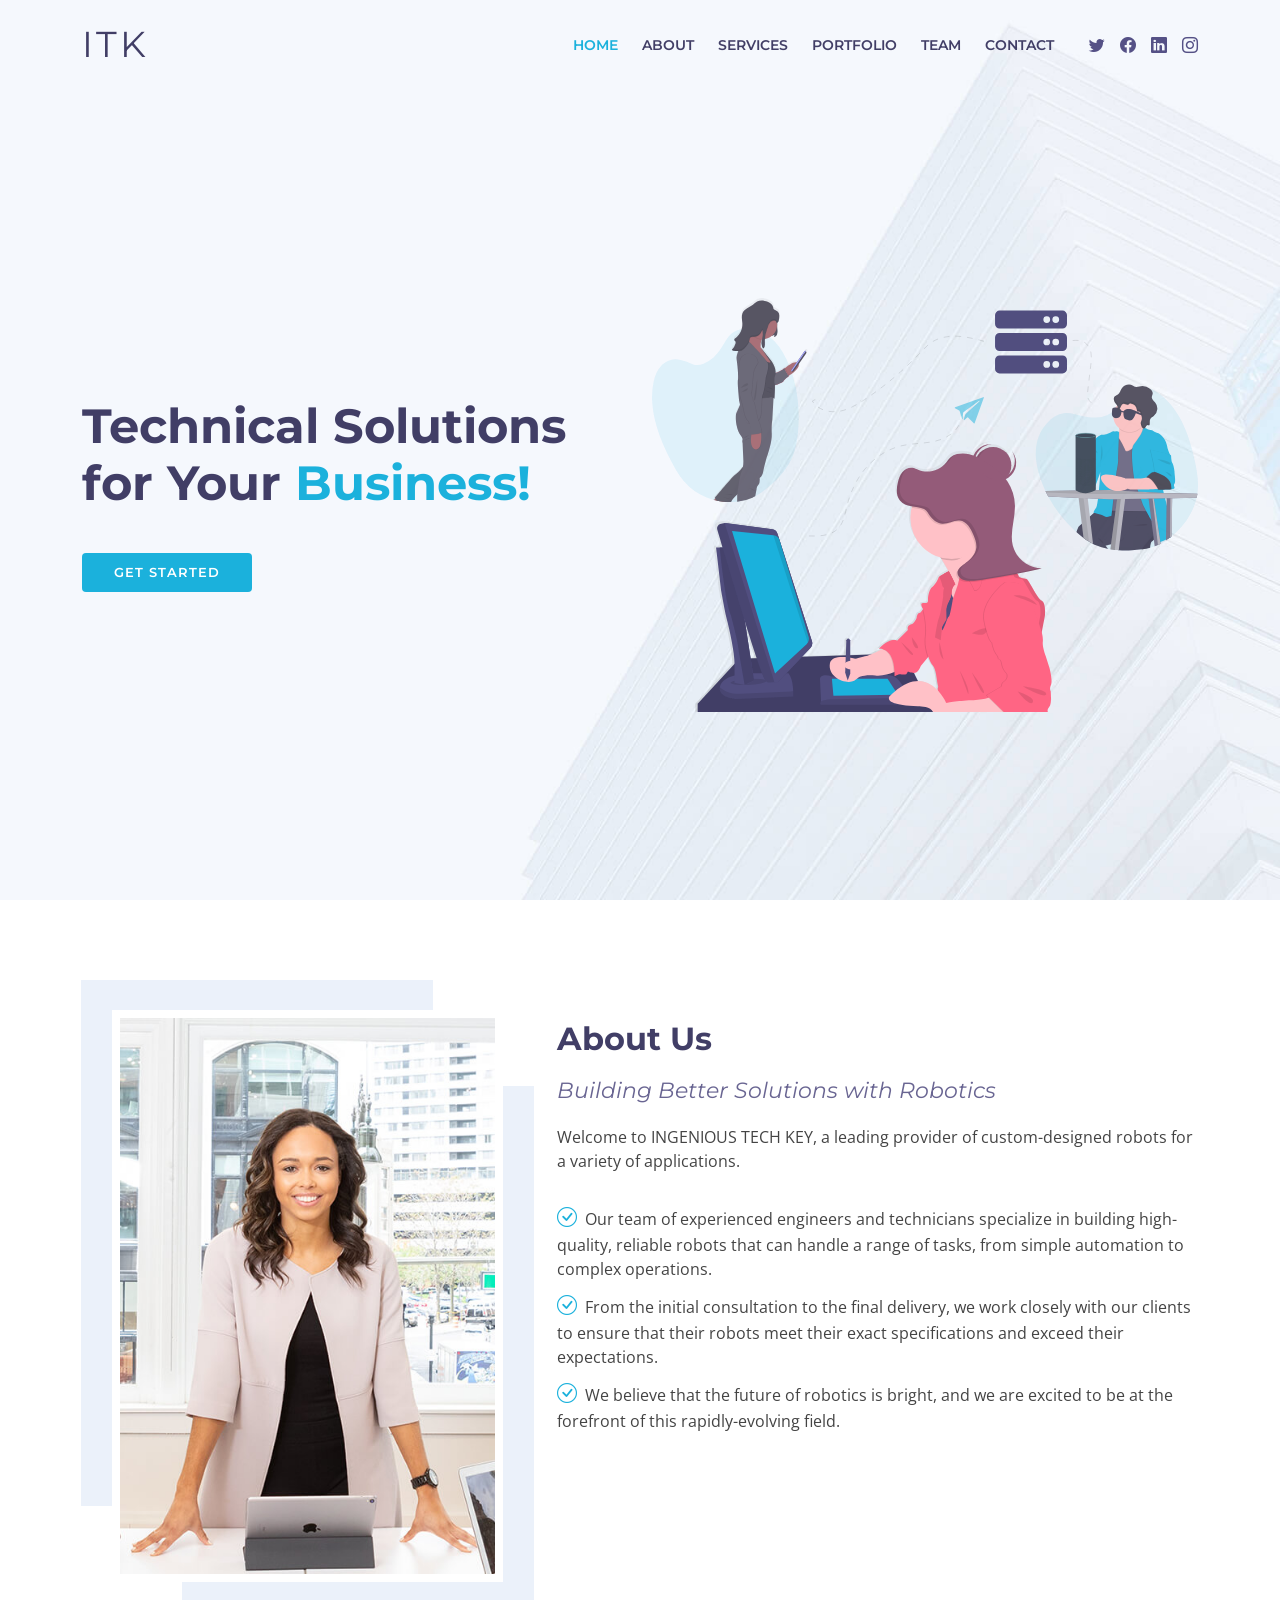
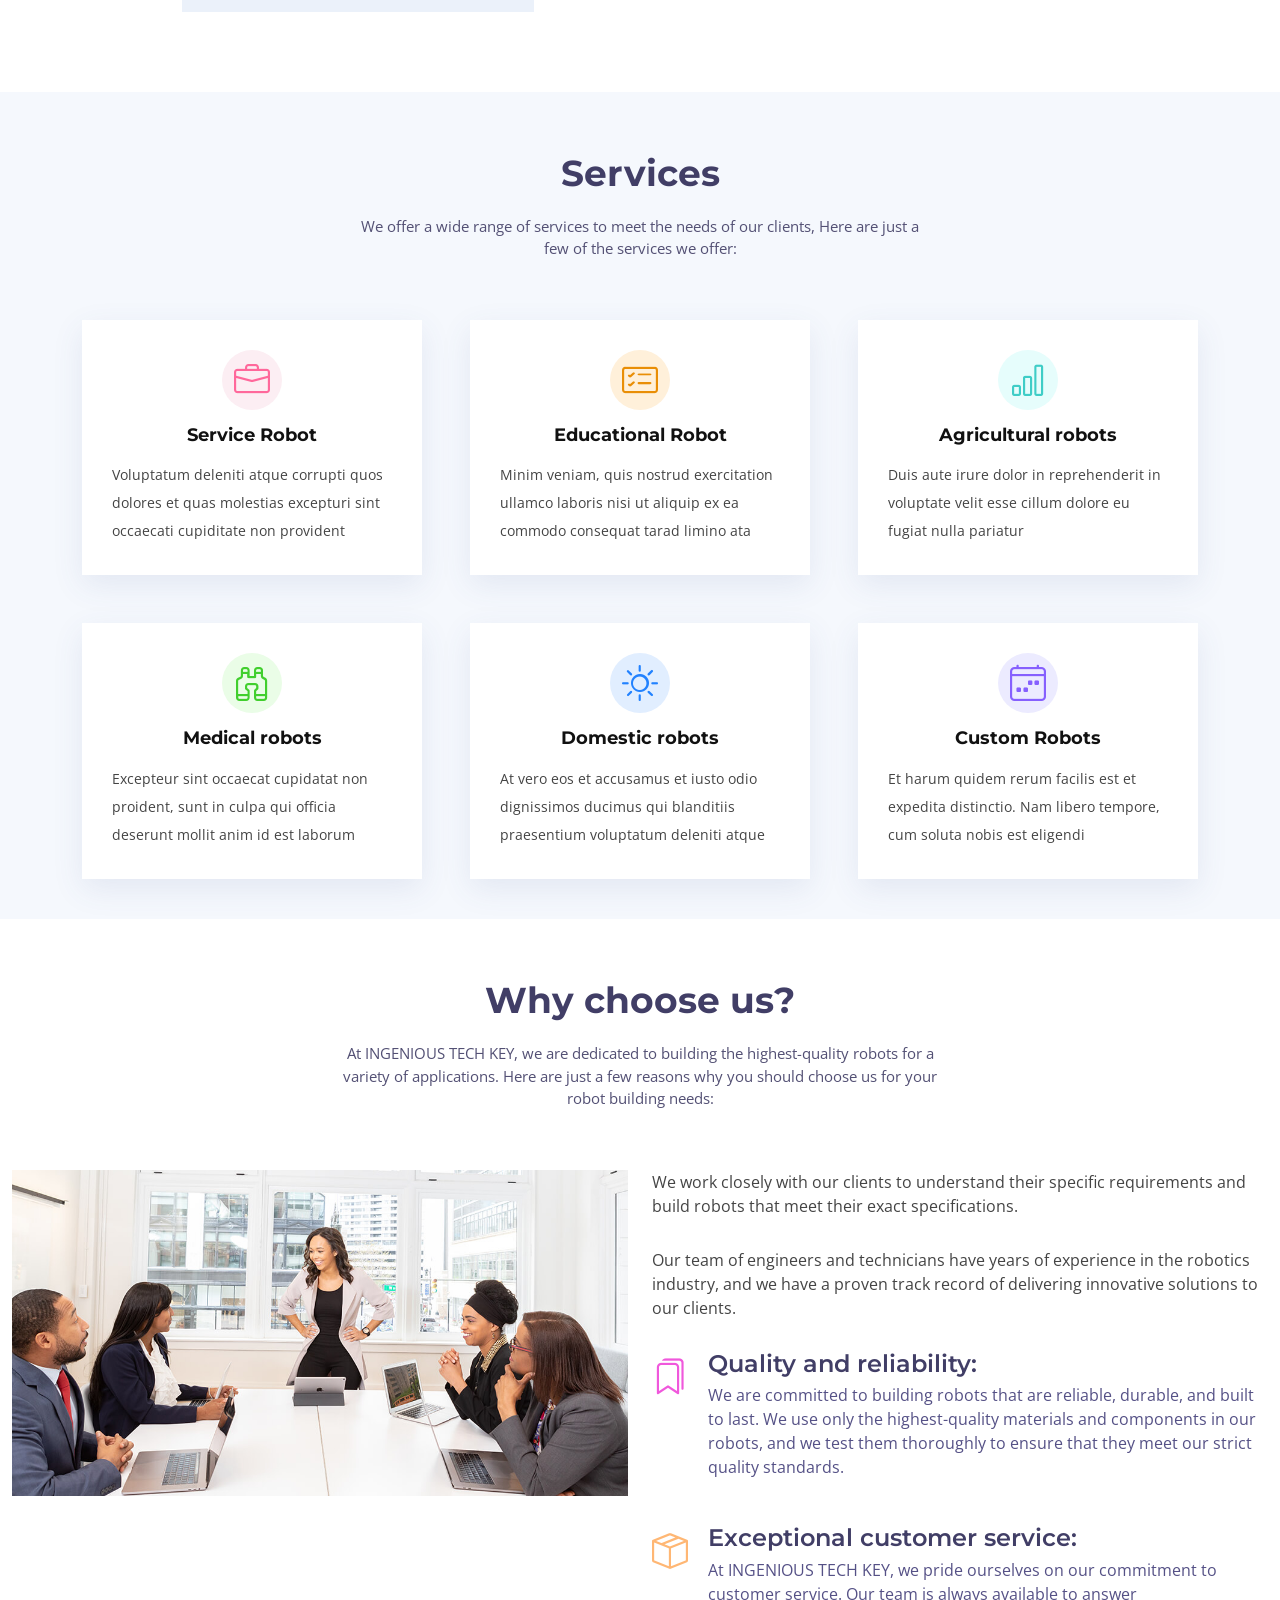
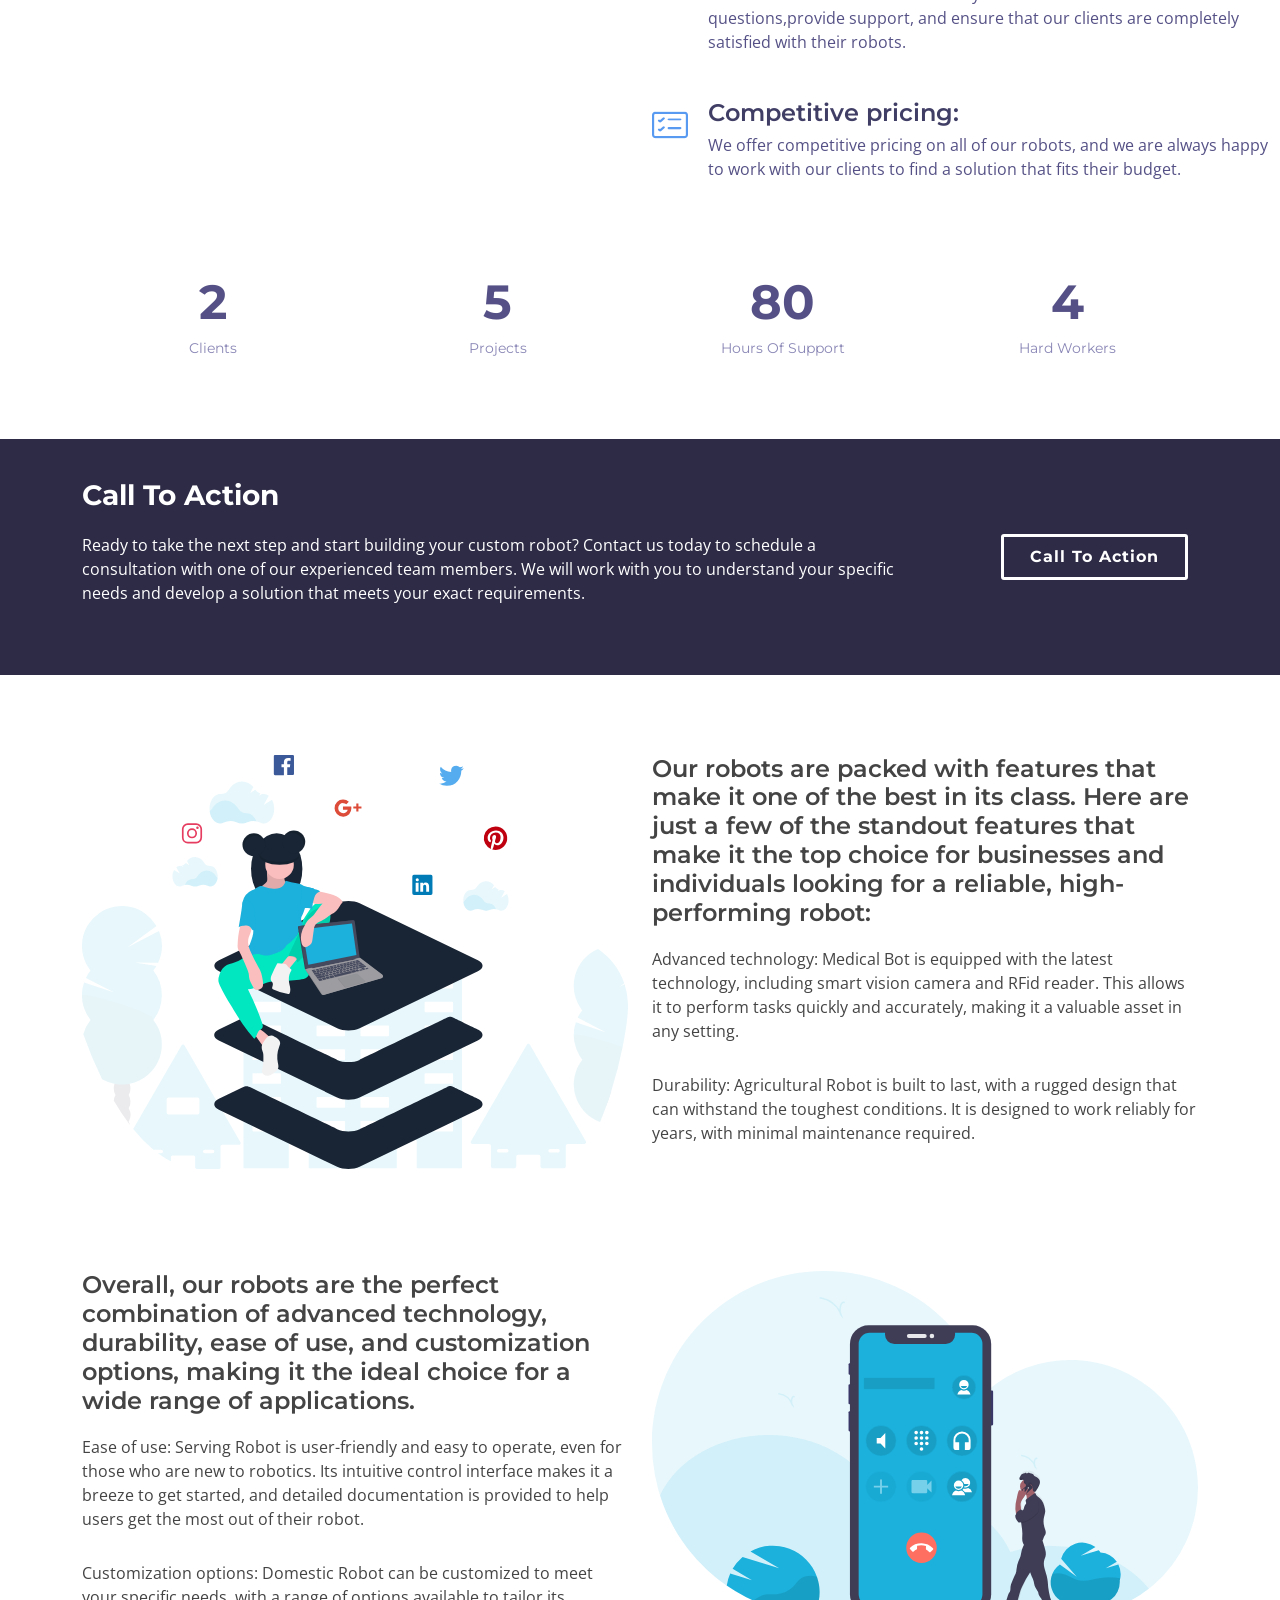
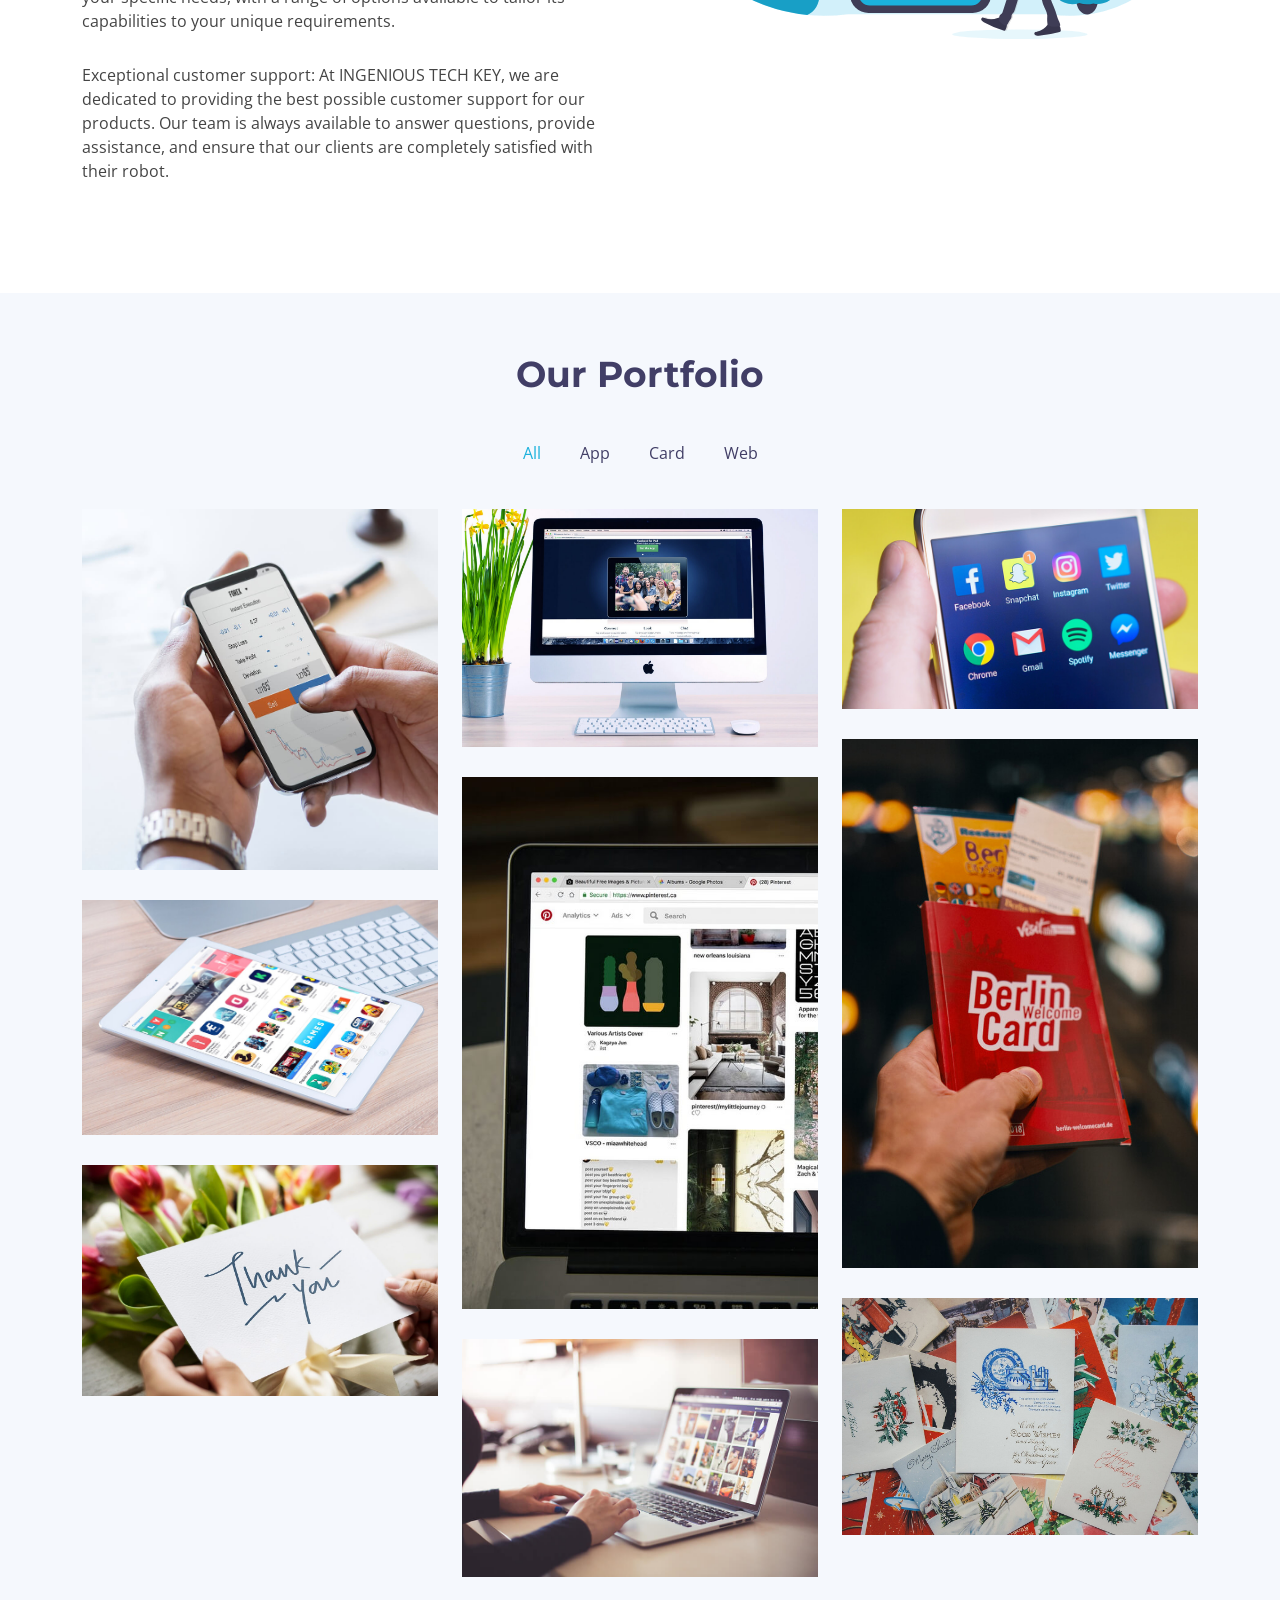
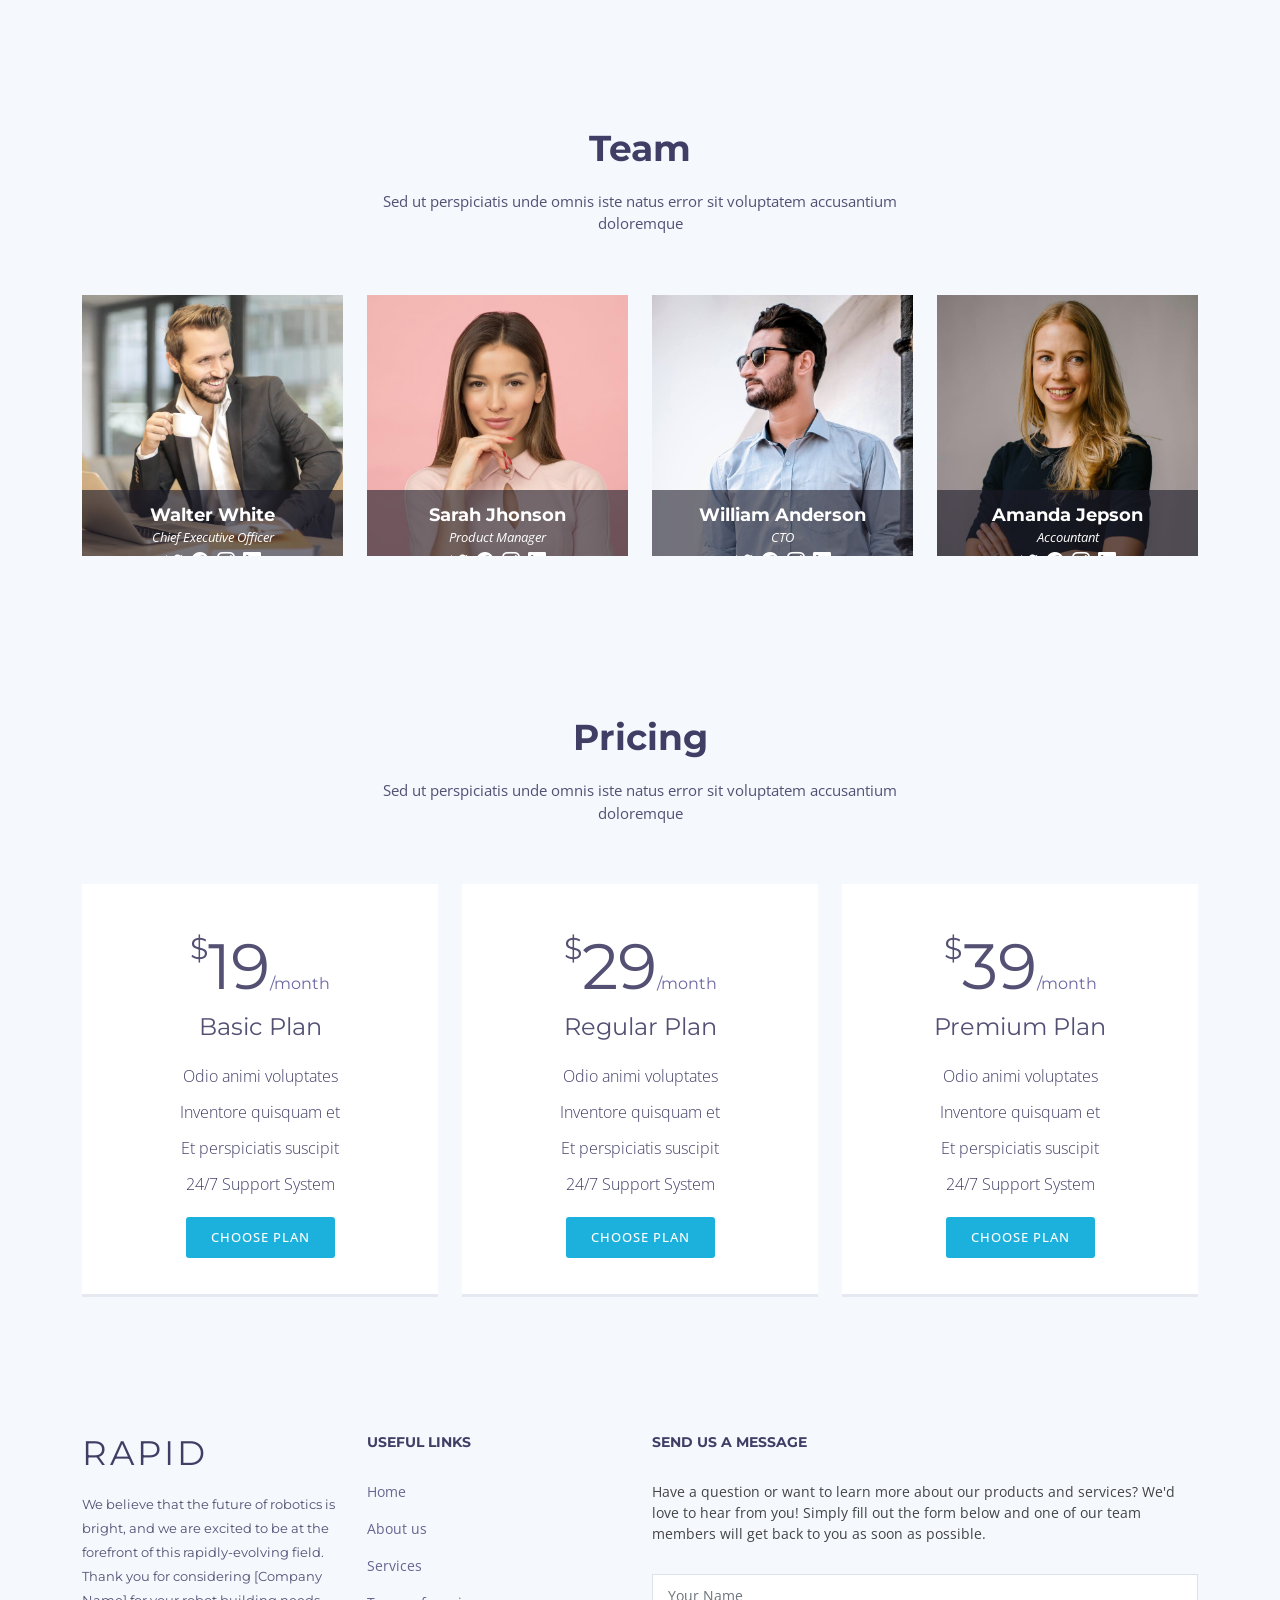
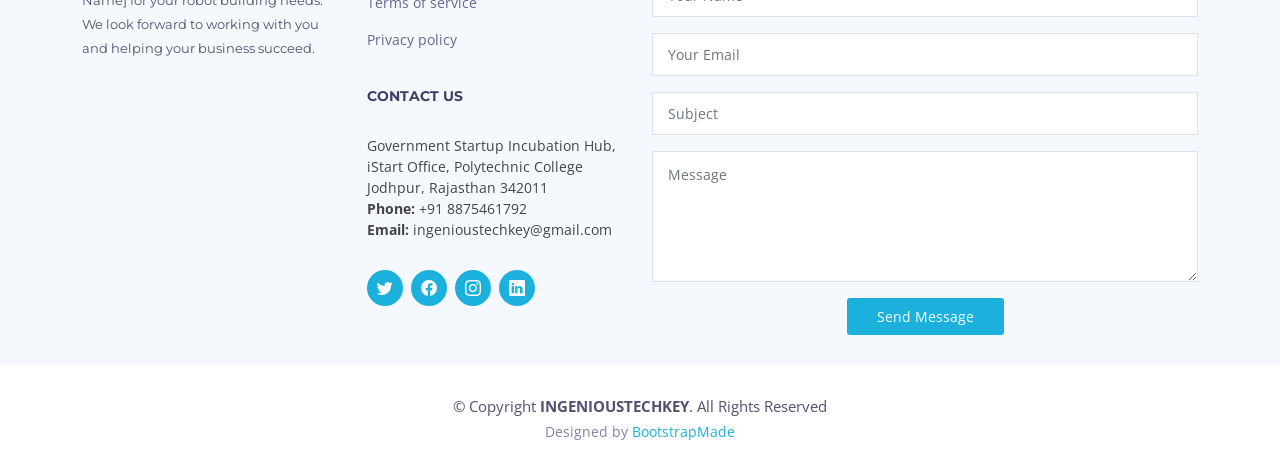
==== index.html @ fa84e133 "Update index.html" ====
<!DOCTYPE html>
<html lang="en">

<head>
  <meta charset="utf-8">
  <meta content="width=device-width, initial-scale=1.0" name="viewport">

  <title>Rapid Bootstrap Template - Index</title>
  <meta content="" name="description">
  <meta content="" name="keywords">

  <!-- Favicons -->
  <link href="assets/img/favicon.png" rel="icon">
  <link href="assets/img/apple-touch-icon.png" rel="apple-touch-icon">

  <!-- Google Fonts -->
  <link href="https://fonts.googleapis.com/css?family=Open+Sans:300,300i,400,400i,600,600i,700,700i|Montserrat:300,400,500,600,700" rel="stylesheet">

  <!-- Vendor CSS Files -->
  <link href="assets/vendor/aos/aos.css" rel="stylesheet">
  <link href="assets/vendor/bootstrap/css/bootstrap.min.css" rel="stylesheet">
  <link href="assets/vendor/bootstrap-icons/bootstrap-icons.css" rel="stylesheet">
  <link href="assets/vendor/glightbox/css/glightbox.min.css" rel="stylesheet">
  <link href="assets/vendor/swiper/swiper-bundle.min.css" rel="stylesheet">

  <!-- Template Main CSS File -->
  <link href="assets/css/style.css" rel="stylesheet">

  <!-- =======================================================
  * Template Name: Rapid - v4.10.0
  * Template URL: https://bootstrapmade.com/rapid-multipurpose-bootstrap-business-template/
  * Author: BootstrapMade.com
  * License: https://bootstrapmade.com/license/
  ======================================================== -->
</head>

<body>

  <!-- ======= Header ======= -->
  <header id="header" class="fixed-top d-flex align-items-center header-transparent">
    <div class="container d-flex align-items-center">

      <h1 class="logo me-auto"><a href="index.html">ITK</a></h1>
      <!-- Uncomment below if you prefer to use an image logo -->
      <!-- <a href="index.html" class="logo me-auto"><img src="assets/img/logo.png" alt="" class="img-fluid"></a>-->

      <nav id="navbar" class="navbar order-last order-lg-0">
        <ul>
          <li><a class="nav-link scrollto active" href="#hero">Home</a></li>
          <li><a class="nav-link scrollto" href="#about">About</a></li>
          <li><a class="nav-link scrollto" href="#services">Services</a></li>
          <li><a class="nav-link scrollto " href="#portfolio">Portfolio</a></li>
          <li><a class="nav-link scrollto" href="#team">Team</a></li>
          <li><a class="nav-link scrollto" href="#footer">Contact</a></li>
        </ul>
        <i class="bi bi-list mobile-nav-toggle"></i>
      </nav><!-- .navbar -->

      <div class="social-links">
        <a href="#" class="twitter"><i class="bi bi-twitter"></i></a>
        <a href="#" class="facebook"><i class="bi bi-facebook"></i></a>
        <a href="#" class="linkedin"><i class="bi bi-linkedin"></i></a>
        <a href="#" class="instagram"><i class="bi bi-instagram"></i></a>
      </div>

    </div>
  </header><!-- End Header -->

  <!-- ======= Hero Section ======= -->
  <section id="hero" class="clearfix">
    <div class="container d-flex h-100">
      <div class="row justify-content-center align-self-center" data-aos="fade-up">
        <div class="col-lg-6 intro-info order-lg-first order-last" data-aos="zoom-in" data-aos-delay="100">
          <h2>Technical Solutions<br>for Your <span>Business!</span></h2>
          <div>
            <a href="#about" class="btn-get-started scrollto">Get Started</a>
          </div>
        </div>

        <div class="col-lg-6 intro-img order-lg-last order-first" data-aos="zoom-out" data-aos-delay="200">
          <img src="assets/img/intro-img.svg" alt="" class="img-fluid">
        </div>
      </div>

    </div>
  </section><!-- End Hero -->

  <main id="main">

    <!-- ======= About Section ======= -->
    <section id="about" class="about">

      <div class="container" data-aos="fade-up">
        <div class="row">

          <div class="col-lg-5 col-md-6">
            <div class="about-img" data-aos="fade-right" data-aos-delay="100">
              <img src="assets/img/about-img.jpg" alt="">
            </div>
          </div>

          <div class="col-lg-7 col-md-6">
            <div class="about-content" data-aos="fade-left" data-aos-delay="100">
              <h2>About Us</h2>
              <h3>Building Better Solutions with Robotics</h3>
              <p>Welcome to INGENIOUS TECH KEY, a leading provider of custom-designed robots for a variety of applications.</p>
              <ul>
                <li><i class="bi bi-check-circle"></i> Our team of experienced engineers and technicians specialize in building high-quality, reliable robots that can handle a range of tasks, from simple automation to complex operations.</li>
                <li><i class="bi bi-check-circle"></i> From the initial consultation to the final delivery, we work closely with our clients to ensure that their robots meet their exact specifications and exceed their expectations.</li>
                <li><i class="bi bi-check-circle"></i> We believe that the future of robotics is bright, and we are excited to be at the forefront of this rapidly-evolving field.</li>
              </ul>
            </div>
          </div>
        </div>
      </div>

    </section><!-- End About Section -->

    <!-- ======= Services Section ======= -->
    <section id="services" class="services section-bg">
      <div class="container" data-aos="fade-up">

        <header class="section-header">
          <h3>Services</h3>
          <p>We offer a wide range of services to meet the needs of our clients, Here are just a few of the services we offer:</p>
        </header>

        <div class="row g-5">

          <div class="col-md-6 col-lg-4 wow bounceInUp" data-aos="zoom-in" data-aos-delay="100">
            <div class="box">
              <div class="icon" style="background: #fceef3;"><i class="bi bi-briefcase" style="color: #ff689b;"></i></div>
              <h4 class="title"><a href="">Service Robot</a></h4>
              <p class="description">Voluptatum deleniti atque corrupti quos dolores et quas molestias excepturi sint occaecati cupiditate non provident</p>
            </div>
          </div>
          <div class="col-md-6 col-lg-4" data-aos="zoom-in" data-aos-delay="200">
            <div class="box">
              <div class="icon" style="background: #fff0da;"><i class="bi bi-card-checklist" style="color: #e98e06;"></i></div>
              <h4 class="title"><a href="">Educational Robot</a></h4>
              <p class="description">Minim veniam, quis nostrud exercitation ullamco laboris nisi ut aliquip ex ea commodo consequat tarad limino ata</p>
            </div>
          </div>

          <div class="col-md-6 col-lg-4" data-aos="zoom-in" data-aos-delay="300">
            <div class="box">
              <div class="icon" style="background: #e6fdfc;"><i class="bi bi-bar-chart" style="color: #3fcdc7;"></i></div>
              <h4 class="title"><a href="">Agricultural robots</a></h4>
              <p class="description">Duis aute irure dolor in reprehenderit in voluptate velit esse cillum dolore eu fugiat nulla pariatur</p>
            </div>
          </div>
          <div class="col-md-6 col-lg-4 wow" data-aos="zoom-in" data-aos-delay="100">
            <div class="box">
              <div class="icon" style="background: #eafde7;"><i class="bi bi-binoculars" style="color:#41cf2e;"></i></div>
              <h4 class="title"><a href="">Medical robots</a></h4>
              <p class="description">Excepteur sint occaecat cupidatat non proident, sunt in culpa qui officia deserunt mollit anim id est laborum</p>
            </div>
          </div>

          <div class="col-md-6 col-lg-4" data-aos="zoom-in" data-aos-delay="200"">
        <div class=" box">
            <div class="icon" style="background: #e1eeff;"><i class="bi bi-brightness-high" style="color: #2282ff;"></i></div>
            <h4 class="title"><a href="">Domestic robots</a></h4>
            <p class="description">At vero eos et accusamus et iusto odio dignissimos ducimus qui blanditiis praesentium voluptatum deleniti atque</p>
          </div>
        </div>

        <div class="col-md-6 col-lg-4" data-aos="zoom-in" data-aos-delay="300">
          <div class="box">
            <div class="icon" style="background: #ecebff;"><i class="bi bi-calendar4-week" style="color: #8660fe;"></i></div>
            <h4 class="title"><a href="">Custom Robots</a></h4>
            <p class="description">Et harum quidem rerum facilis est et expedita distinctio. Nam libero tempore, cum soluta nobis est eligendi</p>
          </div>
        </div>

      </div>

      </div>
    </section><!-- End Services Section -->

    <!-- ======= Why Us Section ======= -->
    <section id="why-us" class="why-us">
      <div class="container-fluid" data-aos="fade-up">

        <header class="section-header">
          <h3>Why choose us?</h3>
          <p>At INGENIOUS TECH KEY, we are dedicated to building the highest-quality robots for a variety of applications. Here are just a few reasons why you should choose us for your robot building needs:</p>
        </header>

        <div class="row">

          <div class="col-lg-6" data-aos="zoom-in" data-aos-delay="100">
            <div class="why-us-img">
              <img src="assets/img/why-us.jpg" alt="" class="img-fluid">
            </div>
          </div>

          <div class="col-lg-6">
            <div class="why-us-content">
              <p>We work closely with our clients to understand their specific requirements and build robots that meet their exact specifications.</p>
              <p>
                Our team of engineers and technicians have years of experience in the robotics industry, and we have a proven track record of delivering innovative solutions to our clients.
              </p>

              <div class="features clearfix" data-aos="fade-up" data-aos-delay="100">
                <i class="bi bi-bookmarks" style="color: #f058dc;"></i>
                <h4>Quality and reliability:</h4>
                <p>We are committed to building robots that are reliable, durable, and built to last. We use only the highest-quality materials and components in our robots, and we test them thoroughly to ensure that they meet our strict quality standards.</p>
              </div>

              <div class="features clearfix" data-aos="fade-up" data-aos-delay="200">
                <i class="bi bi-box-seam" style="color: #ffb774;"></i>
                <h4>Exceptional customer service:</h4>
                <p>At INGENIOUS TECH KEY, we pride ourselves on our commitment to customer service. Our team is always available to answer questions,provide support, and ensure that our clients are completely satisfied with their robots.</p>
              </div>

              <div class="features clearfix" data-aos="fade-up" data-aos-delay="300">
                <i class="bi bi-card-checklist" style="color: #589af1;"></i>
                <h4>Competitive pricing: </h4>
                <p>We offer competitive pricing on all of our robots, and we are always happy to work with our clients to find a solution that fits their budget.</p>
              </div>

            </div>

          </div>

        </div>

      </div>

      <div class="container">
        <div class="row counters" data-aos="fade-up" data-aos-delay="100">

          <div class="col-lg-3 col-6 text-center">
            <span data-purecounter-start="0" data-purecounter-end="02" data-purecounter-duration="1" class="purecounter"></span>
            <p>Clients</p>
          </div>

          <div class="col-lg-3 col-6 text-center">
            <span data-purecounter-start="0" data-purecounter-end="05" data-purecounter-duration="1" class="purecounter"></span>
            <p>Projects</p>
          </div>

          <div class="col-lg-3 col-6 text-center">
            <span data-purecounter-start="0" data-purecounter-end="80" data-purecounter-duration="1" class="purecounter"></span>
            <p>Hours Of Support</p>
          </div>

          <div class="col-lg-3 col-6 text-center">
            <span data-purecounter-start="0" data-purecounter-end="4" data-purecounter-duration="1" class="purecounter"></span>
            <p>Hard Workers</p>
          </div>

        </div>

      </div>
    </section><!-- End Why Us Section -->

    <!-- ======= Call To Action Section ======= -->
    <section id="call-to-action" class="call-to-action">
      <div class="container" data-aos="zoom-out">
        <div class="row">
          <div class="col-lg-9 text-center text-lg-start">
            <h3 class="cta-title">Call To Action</h3>
            <p class="cta-text"> Ready to take the next step and start building your custom robot? Contact us today to schedule a consultation with one of our experienced team members. We will work with you to understand your specific needs and develop a solution that meets your exact requirements.</p>
          </div>
          <div class="col-lg-3 cta-btn-container text-center">
            <a class="cta-btn align-middle" href="#">Call To Action</a>
          </div>
        </div>

      </div>
    </section><!--  End Call To Action Section -->

    <!-- ======= Features Section ======= -->
    <section id="features" class="features">
      <div class="container" data-aos="fade-up">

        <div class="row feature-item">
          <div class="col-lg-6" data-aos="fade-right" data-aos-delay="100">
            <img src="assets/img/features-1.svg" class="img-fluid" alt="">
          </div>
          <div class="col-lg-6 wow fadeInUp pt-5 pt-lg-0" data-aos="fade-left" data-aos-delay="150">
            <h4>Our robots are packed with features that make it one of the best in its class. Here are just a few of the standout features that make it the top choice for businesses and individuals looking for a reliable, high-performing robot:</h4>
            <p>
              Advanced technology: Medical Bot is equipped with the latest technology, including smart vision camera and RFid reader. This allows it to perform tasks quickly and accurately, making it a valuable asset in any setting.
            </p>
            <p>
              Durability: Agricultural Robot is built to last, with a rugged design that can withstand the toughest conditions. It is designed to work reliably for years, with minimal maintenance required.
            </p>
          </div>
        </div>

        <div class="row feature-item mt-5 pt-5">
          <div class="col-lg-6 wow fadeInUp order-1 order-lg-2" data-aos="fade-left" data-aos-delay="100">
            <img src="assets/img/features-2.svg" class="img-fluid" alt="">
          </div>

          <div class="col-lg-6 wow fadeInUp pt-4 pt-lg-0 order-2 order-lg-1" data-aos="fade-right" data-aos-delay="150">
            <h4>Overall, our robots are the perfect combination of advanced technology, durability, ease of use, and customization options, making it the ideal choice for a wide range of applications.</h4>
            <p>
              Ease of use: Serving Robot is user-friendly and easy to operate, even for those who are new to robotics. Its intuitive control interface makes it a breeze to get started, and detailed documentation is provided to help users get the most out of their robot.
            </p>
            <p>
              Customization options: Domestic Robot can be customized to meet your specific needs, with a range of options available to tailor its capabilities to your unique requirements.
            </p>
            <p>
              Exceptional customer support: At INGENIOUS TECH KEY, we are dedicated to providing the best possible customer support for our products. Our team is always available to answer questions, provide assistance, and ensure that our clients are completely satisfied with their robot.
            </p>
          </div>

        </div>

      </div>
    </section><!-- End Features Section -->

    <!-- ======= Portfolio Section ======= -->
    <section id="portfolio" class="portfolio section-bg">
      <div class="container" data-aos="fade-up">

        <header class="section-header">
          <h3 class="section-title">Our Portfolio</h3>
        </header>

        <div class="row" data-aos="fade-up" data-aos-delay="100">
          <div class="col-lg-12">
            <ul id="portfolio-flters">
              <li data-filter="*" class="filter-active">All</li>
              <li data-filter=".filter-app">App</li>
              <li data-filter=".filter-card">Card</li>
              <li data-filter=".filter-web">Web</li>
            </ul>
          </div>
        </div>

        <div class="row portfolio-container" data-aos="fade-up" data-aos-delay="200">

          <div class="col-lg-4 col-md-6 portfolio-item filter-app">
            <div class="portfolio-wrap">
              <img src="assets/img/portfolio/app1.jpg" class="img-fluid" alt="">
              <div class="portfolio-info">
                <h4><a href="portfolio-details.html">App 1</a></h4>
                <p>App</p>
                <div>
                  <a href="assets/img/portfolio/app1.jpg" data-gallery="portfolioGallery" title="App 1" class="link-preview portfolio-lightbox"><i class="bi bi-plus"></i></a>
                  <a href="portfolio-details.html" class="link-details" title="More Details"><i class="bi bi-link"></i></a>
                </div>
              </div>
            </div>
          </div>

          <div class="col-lg-4 col-md-6 portfolio-item filter-web" data-wow-delay="0.1s">
            <div class="portfolio-wrap">
              <img src="assets/img/portfolio/web3.jpg" class="img-fluid" alt="">
              <div class="portfolio-info">
                <h4><a href="portfolio-details.html">Web 3</a></h4>
                <p>Web</p>
                <div>
                  <a href="assets/img/portfolio/web3.jpg" class="link-preview portfolio-lightbox" data-gallery="portfolioGallery" title="Web 3"><i class="bi bi-plus"></i></a>
                  <a href="portfolio-details.html" class="link-details" title="More Details"><i class="bi bi-link"></i></a>
                </div>
              </div>
            </div>
          </div>

          <div class="col-lg-4 col-md-6 portfolio-item filter-app" data-wow-delay="0.2s">
            <div class="portfolio-wrap">
              <img src="assets/img/portfolio/app2.jpg" class="img-fluid" alt="">
              <div class="portfolio-info">
                <h4><a href="portfolio-details.html">App 2</a></h4>
                <p>App</p>
                <div>
                  <a href="assets/img/portfolio/app2.jpg" class="link-preview portfolio-lightbox" data-gallery="portfolioGallery" title="App 2"><i class="bi bi-plus"></i></a>
                  <a href="portfolio-details.html" class="link-details" title="More Details"><i class="bi bi-link"></i></a>
                </div>
              </div>
            </div>
          </div>

          <div class="col-lg-4 col-md-6 portfolio-item filter-card">
            <div class="portfolio-wrap">
              <img src="assets/img/portfolio/card2.jpg" class="img-fluid" alt="">
              <div class="portfolio-info">
                <h4><a href="portfolio-details.html">Card 2</a></h4>
                <p>Card</p>
                <div>
                  <a href="assets/img/portfolio/card2.jpg" class="link-preview portfolio-lightbox" data-gallery="portfolioGallery" title="Card 2"><i class="bi bi-plus"></i></a>
                  <a href="portfolio-details.html" class="link-details" title="More Details"><i class="bi bi-link"></i></a>
                </div>
              </div>
            </div>
          </div>

          <div class="col-lg-4 col-md-6 portfolio-item filter-web" data-wow-delay="0.1s">
            <div class="portfolio-wrap">
              <img src="assets/img/portfolio/web2.jpg" class="img-fluid" alt="">
              <div class="portfolio-info">
                <h4><a href="portfolio-details.html">Web 2</a></h4>
                <p>Web</p>
                <div>
                  <a href="assets/img/portfolio/web2.jpg" class="link-preview portfolio-lightbox" data-gallery="portfolioGallery" title="Web 2"><i class="bi bi-plus"></i></a>
                  <a href="portfolio-details.html" class="link-details" title="More Details"><i class="bi bi-link"></i></a>
                </div>
              </div>
            </div>
          </div>

          <div class="col-lg-4 col-md-6 portfolio-item filter-app" data-wow-delay="0.2s">
            <div class="portfolio-wrap">
              <img src="assets/img/portfolio/app3.jpg" class="img-fluid" alt="">
              <div class="portfolio-info">
                <h4><a href="portfolio-details.html">App 3</a></h4>
                <p>App</p>
                <div>
                  <a href="assets/img/portfolio/app3.jpg" class="link-preview portfolio-lightbox" data-gallery="portfolioGallery" title="App 3"><i class="bi bi-plus"></i></a>
                  <a href="portfolio-details.html" class="link-details" title="More Details"><i class="bi bi-link"></i></a>
                </div>
              </div>
            </div>
          </div>

          <div class="col-lg-4 col-md-6 portfolio-item filter-card">
            <div class="portfolio-wrap">
              <img src="assets/img/portfolio/card1.jpg" class="img-fluid" alt="">
              <div class="portfolio-info">
                <h4><a href="portfolio-details.html">Card 1</a></h4>
                <p>Card</p>
                <div>
                  <a href="assets/img/portfolio/card1.jpg" class="link-preview portfolio-lightbox" data-gallery="portfolioGallery" title="Card 1"><i class="bi bi-plus"></i></a>
                  <a href="portfolio-details.html" class="link-details" title="More Details"><i class="bi bi-link"></i></a>
                </div>
              </div>
            </div>
          </div>

          <div class="col-lg-4 col-md-6 portfolio-item filter-card" data-wow-delay="0.1s">
            <div class="portfolio-wrap">
              <img src="assets/img/portfolio/card3.jpg" class="img-fluid" alt="">
              <div class="portfolio-info">
                <h4><a href="portfolio-details.html">Card 3</a></h4>
                <p>Card</p>
                <div>
                  <a href="assets/img/portfolio/card3.jpg" class="link-preview portfolio-lightbox" data-gallery="portfolioGallery" title="Card 3"><i class="bi bi-plus"></i></a>
                  <a href="portfolio-details.html" class="link-details" title="More Details"><i class="bi bi-link"></i></a>
                </div>
              </div>
            </div>
          </div>

          <div class="col-lg-4 col-md-6 portfolio-item filter-web" data-wow-delay="0.2s">
            <div class="portfolio-wrap">
              <img src="assets/img/portfolio/web1.jpg" class="img-fluid" alt="">
              <div class="portfolio-info">
                <h4><a href="portfolio-details.html">Web 1</a></h4>
                <p>Web</p>
                <div>
                  <a href="assets/img/portfolio/web1.jpg" class="link-preview portfolio-lightbox" data-gallery="portfolioGallery" title="Web 1"><i class="bi bi-plus"></i></a>
                  <a href="portfolio-details.html" class="link-details" title="More Details"><i class="bi bi-link"></i></a>
                </div>
              </div>
            </div>
          </div>

        </div>

      </div>
    </section><!-- End Portfolio Section -->
    

    <!-- ======= Team Section ======= -->
    <section id="team" class="team section-bg">
      <div class="container" data-aos="fade-up">
        <div class="section-header">
          <h3>Team</h3>
          <p>Sed ut perspiciatis unde omnis iste natus error sit voluptatem accusantium doloremque</p>
        </div>

        <div class="row">

          <div class="col-lg-3 col-md-6" data-aos="fade-up" data-aos-delay="100">
            <div class="member">
              <img src="assets/img/team-1.jpg" class="img-fluid" alt="">
              <div class="member-info">
                <div class="member-info-content">
                  <h4>Walter White</h4>
                  <span>Chief Executive Officer</span>
                  <div class="social">
                    <a href=""><i class="bi bi-twitter"></i></a>
                    <a href=""><i class="bi bi-facebook"></i></a>
                    <a href=""><i class="bi bi-instagram"></i></a>
                    <a href=""><i class="bi bi-linkedin"></i></a>
                  </div>
                </div>
              </div>
            </div>
          </div>

          <div class="col-lg-3 col-md-6" data-aos="fade-up" data-aos-delay="200">
            <div class="member">
              <img src="assets/img/team-2.jpg" class="img-fluid" alt="">
              <div class="member-info">
                <div class="member-info-content">
                  <h4>Sarah Jhonson</h4>
                  <span>Product Manager</span>
                  <div class="social">
                    <a href=""><i class="bi bi-twitter"></i></a>
                    <a href=""><i class="bi bi-facebook"></i></a>
                    <a href=""><i class="bi bi-instagram"></i></a>
                    <a href=""><i class="bi bi-linkedin"></i></a>
                  </div>
                </div>
              </div>
            </div>
          </div>

          <div class="col-lg-3 col-md-6" data-aos="fade-up" data-aos-delay="300">
            <div class="member">
              <img src="assets/img/team-3.jpg" class="img-fluid" alt="">
              <div class="member-info">
                <div class="member-info-content">
                  <h4>William Anderson</h4>
                  <span>CTO</span>
                  <div class="social">
                    <a href=""><i class="bi bi-twitter"></i></a>
                    <a href=""><i class="bi bi-facebook"></i></a>
                    <a href=""><i class="bi bi-instagram"></i></a>
                    <a href=""><i class="bi bi-linkedin"></i></a>
                  </div>
                </div>
              </div>
            </div>
          </div>

          <div class="col-lg-3 col-md-6" data-aos="fade-up" data-aos-delay="400">
            <div class="member">
              <img src="assets/img/team-4.jpg" class="img-fluid" alt="">
              <div class="member-info">
                <div class="member-info-content">
                  <h4>Amanda Jepson</h4>
                  <span>Accountant</span>
                  <div class="social">
                    <a href=""><i class="bi bi-twitter"></i></a>
                    <a href=""><i class="bi bi-facebook"></i></a>
                    <a href=""><i class="bi bi-instagram"></i></a>
                    <a href=""><i class="bi bi-linkedin"></i></a>
                  </div>
                </div>
              </div>
            </div>
          </div>

        </div>

      </div>
    </section><!-- End Team Section -->

     <!-- ======= Pricing Section ======= -->
    <section id="pricing" class="pricing section-bg wow fadeInUp">

      <div class="container" data-aos="fade-up">

        <header class="section-header">
          <h3>Pricing</h3>
          <p>Sed ut perspiciatis unde omnis iste natus error sit voluptatem accusantium doloremque</p>
        </header>

        <div class="row flex-items-xs-middle flex-items-xs-center">

          <!-- Basic Plan  -->
          <div class="col-xs-12 col-lg-4" data-aos="fade-up" data-aos-delay="100">
            <div class="card">
              <div class="card-header">
                <h3><span class="currency">$</span>19<span class="period">/month</span></h3>
              </div>
              <div class="card-block">
                <h4 class="card-title">
                  Basic Plan
                </h4>
                <ul class="list-group">
                  <li class="list-group-item">Odio animi voluptates</li>
                  <li class="list-group-item">Inventore quisquam et</li>
                  <li class="list-group-item">Et perspiciatis suscipit</li>
                  <li class="list-group-item">24/7 Support System</li>
                </ul>
                <a href="#" class="btn">Choose Plan</a>
              </div>
            </div>
          </div>

          <!-- Regular Plan  -->
          <div class="col-xs-12 col-lg-4" data-aos="fade-up" data-aos-delay="200">
            <div class="card">
              <div class="card-header">
                <h3><span class="currency">$</span>29<span class="period">/month</span></h3>
              </div>
              <div class="card-block">
                <h4 class="card-title">
                  Regular Plan
                </h4>
                <ul class="list-group">
                  <li class="list-group-item">Odio animi voluptates</li>
                  <li class="list-group-item">Inventore quisquam et</li>
                  <li class="list-group-item">Et perspiciatis suscipit</li>
                  <li class="list-group-item">24/7 Support System</li>
                </ul>
                <a href="#" class="btn">Choose Plan</a>
              </div>
            </div>
          </div>

          <!-- Premium Plan  -->
          <div class="col-xs-12 col-lg-4" data-aos="fade-up" data-aos-delay="300">
            <div class="card">
              <div class="card-header">
                <h3><span class="currency">$</span>39<span class="period">/month</span></h3>
              </div>
              <div class="card-block">
                <h4 class="card-title">
                  Premium Plan
                </h4>
                <ul class="list-group">
                  <li class="list-group-item">Odio animi voluptates</li>
                  <li class="list-group-item">Inventore quisquam et</li>
                  <li class="list-group-item">Et perspiciatis suscipit</li>
                  <li class="list-group-item">24/7 Support System</li>
                </ul>
                <a href="#" class="btn">Choose Plan</a>
              </div>
            </div>
          </div>

        </div>
      </div>

    </section><!-- End Pricing Section -->
  

  </main><!-- End #main -->

  <!-- ======= Footer ======= -->
  <footer id="footer" class="section-bg">
    <div class="footer-top">
      <div class="container">

        <div class="row">

          <div class="col-lg-6">

            <div class="row">

              <div class="col-sm-6">

                <div class="footer-info">
                  <h3>Rapid</h3>
                  <p>We believe that the future of robotics is bright, and we are excited to be at the forefront of this rapidly-evolving field. Thank you for considering [Company Name] for your robot building needs. We look forward to working with you and helping your business succeed.</p>
                </div>

              </div>

              <div class="col-sm-6">
                <div class="footer-links">
                  <h4>Useful Links</h4>
                  <ul>
                    <li><a href="#">Home</a></li>
                    <li><a href="#about">About us</a></li>
                    <li><a href="#">Services</a></li>
                    <li><a href="#">Terms of service</a></li>
                    <li><a href="#">Privacy policy</a></li>
                  </ul>
                </div>

                <div class="footer-links">
                  <h4>Contact Us</h4>
                  <p>
                    Government Startup Incubation Hub, <br>
                    iStart Office, Polytechnic College <br>
                    Jodhpur, Rajasthan 342011 <br>
                    <strong>Phone:</strong> +91 8875461792<br>
                    <strong>Email:</strong> ingenioustechkey@gmail.com<br>
                  </p>
                </div>

                <div class="social-links">
                  <a href="#" class="twitter"><i class="bi bi-twitter"></i></a>
                  <a href="#" class="facebook"><i class="bi bi-facebook"></i></a>
                  <a href="#" class="instagram"><i class="bi bi-instagram"></i></a>
                  <a href="#" class="linkedin"><i class="bi bi-linkedin"></i></a>
                </div>

              </div>

            </div>

          </div>

          <div class="col-lg-6">

            <div class="form">

              <h4>Send us a message</h4>
              <p>Have a question or want to learn more about our products and services? We'd love to hear from you! Simply fill out the form below and one of our team members will get back to you as soon as possible.</p>

              <form action="forms/contact.php" method="post" role="form" class="php-email-form">
                <div class="form-group">
                  <input type="text" name="name" class="form-control" id="name" placeholder="Your Name" required>
                </div>
                <div class="form-group mt-3">
                  <input type="email" class="form-control" name="email" id="email" placeholder="Your Email" required>
                </div>
                <div class="form-group mt-3">
                  <input type="text" class="form-control" name="subject" id="subject" placeholder="Subject" required>
                </div>
                <div class="form-group mt-3">
                  <textarea class="form-control" name="message" rows="5" placeholder="Message" required></textarea>
                </div>

                <div class="my-3">
                  <div class="loading">Loading</div>
                  <div class="error-message"></div>
                  <div class="sent-message">Your message has been sent. Thank you!</div>
                </div>

                <div class="text-center"><button type="submit" title="Send Message">Send Message</button></div>
              </form>

            </div>

          </div>

        </div>

      </div>
    </div>

    <div class="container">
      <div class="copyright">
        &copy; Copyright <strong>INGENIOUSTECHKEY</strong>. All Rights Reserved
      </div>
      <div class="credits">
        <!--
        All the links in the footer should remain intact.
        You can delete the links only if you purchased the pro version.
        Licensing information: https://bootstrapmade.com/license/
        Purchase the pro version with working PHP/AJAX contact form: https://bootstrapmade.com/buy/?theme=Rapid
      -->
        Designed by <a href="https://bootstrapmade.com/">BootstrapMade</a>
      </div>
    </div>
  </footer><!-- End  Footer -->

  <a href="#" class="back-to-top d-flex align-items-center justify-content-center"><i class="bi bi-arrow-up-short"></i></a>

  <!-- Vendor JS Files -->
  <script src="assets/vendor/purecounter/purecounter_vanilla.js"></script>
  <script src="assets/vendor/aos/aos.js"></script>
  <script src="assets/vendor/bootstrap/js/bootstrap.bundle.min.js"></script>
  <script src="assets/vendor/glightbox/js/glightbox.min.js"></script>
  <script src="assets/vendor/isotope-layout/isotope.pkgd.min.js"></script>
  <script src="assets/vendor/swiper/swiper-bundle.min.js"></script>
  <script src="assets/vendor/php-email-form/validate.js"></script>

  <!-- Template Main JS File -->
  <script src="assets/js/main.js"></script>

</body>

</html>
---- assets/css/style.css ----
/**
* Template Name: Rapid - v4.10.0
* Template URL: https://bootstrapmade.com/rapid-multipurpose-bootstrap-business-template/
* Author: BootstrapMade.com
* License: https://bootstrapmade.com/license/
*/

/*--------------------------------------------------------------
# General
--------------------------------------------------------------*/
body {
  background: #fff;
  color: #444;
  font-family: "Open Sans", sans-serif;
}

a {
  color: #1bb1dc;
  text-decoration: none;
  transition: 0.5s;
}

a:hover,
a:active,
a:focus {
  color: #0a98c0;
  outline: none;
  text-decoration: none;
}

p {
  padding: 0;
  margin: 0 0 30px 0;
}

h1,
h2,
h3,
h4,
h5,
h6 {
  font-family: "Montserrat", sans-serif;
  font-weight: 400;
  margin: 0 0 20px 0;
  padding: 0;
}

/*--------------------------------------------------------------
# Back to top button
--------------------------------------------------------------*/
.back-to-top {
  position: fixed;
  visibility: hidden;
  opacity: 0;
  right: 15px;
  bottom: 15px;
  z-index: 996;
  background: #1bb1dc;
  width: 40px;
  height: 40px;
  border-radius: 50px;
  transition: all 0.4s;
}

.back-to-top i {
  font-size: 28px;
  color: #fff;
  line-height: 0;
}

.back-to-top:hover {
  background: #39c0e7;
  color: #fff;
}

.back-to-top.active {
  visibility: visible;
  opacity: 1;
}

/*--------------------------------------------------------------
# Disable aos animation delay on mobile devices
--------------------------------------------------------------*/
@media screen and (max-width: 768px) {
  [data-aos-delay] {
    transition-delay: 0 !important;
  }
}

/*--------------------------------------------------------------
# Header
--------------------------------------------------------------*/
#header {
  background: #fff;
  transition: all 0.5s;
  z-index: 997;
  height: 90px;
}

#header.header-transparent {
  background: transparent;
}

#header.header-scrolled {
  background: #fff;
  height: 70px;
  box-shadow: 0px 0px 30px rgba(127, 137, 161, 0.3);
}

#header .logo {
  font-size: 36px;
  margin: 0;
  padding: 0;
  font-weight: 400;
  letter-spacing: 3px;
  text-transform: uppercase;
}

#header .logo a {
  color: #413e66;
}

#header .logo img {
  max-height: 40px;
}

#header .social-links {
  margin: 0 0 0 20px;
  display: inline-flex;
  align-items: center;
  justify-content: center;
}

#header .social-links a {
  color: #555186;
  transition: 0.3s;
  line-height: 0;
  margin-left: 15px;
}

#header .social-links a i {
  line-height: 0;
}

#header .social-links a:hover {
  color: #1bb1dc;
}

@media (max-width: 992px) {
  #header .social-links {
    margin: 0 15px 0 0;
  }
}

@media (max-width: 992px) {
  #header .logo {
    font-size: 28px;
  }
}

/*--------------------------------------------------------------
# Navigation Menu
--------------------------------------------------------------*/
/**
* Desktop Navigation 
*/
.navbar {
  padding: 0;
}

.navbar ul {
  margin: 0;
  padding: 0;
  display: flex;
  list-style: none;
  align-items: center;
}

.navbar li {
  position: relative;
}

.navbar a,
.navbar a:focus {
  display: flex;
  align-items: center;
  justify-content: space-between;
  padding: 10px 0 10px 24px;
  font-family: "Montserrat", sans-serif;
  text-transform: uppercase;
  font-size: 14px;
  font-weight: 600;
  color: #413e66;
  white-space: nowrap;
  transition: 0.3s;
}

.navbar a i,
.navbar a:focus i {
  font-size: 12px;
  line-height: 0;
  margin-left: 5px;
}

.navbar a:hover,
.navbar .active,
.navbar .active:focus,
.navbar li:hover>a {
  color: #1bb1dc;
}

.navbar .dropdown ul {
  display: block;
  position: absolute;
  left: 24px;
  top: calc(100% + 30px);
  margin: 0;
  padding: 10px 0;
  z-index: 99;
  opacity: 0;
  visibility: hidden;
  background: #fff;
  box-shadow: 0px 0px 30px rgba(127, 137, 161, 0.25);
  transition: 0.3s;
}

.navbar .dropdown ul li {
  min-width: 200px;
}

.navbar .dropdown ul a {
  padding: 10px 20px;
  text-transform: none;
  font-weight: 400;
}

.navbar .dropdown ul a i {
  font-size: 12px;
}

.navbar .dropdown ul a:hover,
.navbar .dropdown ul .active:hover,
.navbar .dropdown ul li:hover>a {
  color: #1bb1dc;
}

.navbar .dropdown:hover>ul {
  opacity: 1;
  top: 100%;
  visibility: visible;
}

.navbar .dropdown .dropdown ul {
  top: 0;
  left: calc(100% - 30px);
  visibility: hidden;
}

.navbar .dropdown .dropdown:hover>ul {
  opacity: 1;
  top: 0;
  left: 100%;
  visibility: visible;
}

@media (max-width: 1366px) {
  .navbar .dropdown .dropdown ul {
    left: -90%;
  }

  .navbar .dropdown .dropdown:hover>ul {
    left: -100%;
  }
}

/**
* Mobile Navigation 
*/
.mobile-nav-toggle {
  color: #413e66;
  font-size: 28px;
  cursor: pointer;
  display: none;
  line-height: 0;
  transition: 0.5s;
}

.mobile-nav-toggle.bi-x {
  color: #fff;
}

@media (max-width: 991px) {
  .mobile-nav-toggle {
    display: block;
  }

  .navbar ul {
    display: none;
  }
}

.navbar-mobile {
  position: fixed;
  overflow: hidden;
  top: 0;
  right: 0;
  left: 0;
  bottom: 0;
  background: rgba(45, 43, 70, 0.9);
  transition: 0.3s;
  z-index: 999;
}

.navbar-mobile .mobile-nav-toggle {
  position: absolute;
  top: 15px;
  right: 15px;
}

.navbar-mobile ul {
  display: block;
  position: absolute;
  top: 55px;
  right: 15px;
  bottom: 15px;
  left: 15px;
  padding: 10px 0;
  background-color: #fff;
  overflow-y: auto;
  transition: 0.3s;
}

.navbar-mobile a,
.navbar-mobile a:focus {
  padding: 10px 20px;
  font-size: 15px;
  color: #413e66;
}

.navbar-mobile a:hover,
.navbar-mobile .active,
.navbar-mobile li:hover>a {
  color: #1bb1dc;
}

.navbar-mobile .getstarted,
.navbar-mobile .getstarted:focus {
  margin: 15px;
}

.navbar-mobile .dropdown ul,
.navbar-mobile .dropdown .dropdown ul {
  position: static;
  display: none;
  margin: 10px 20px;
  padding: 10px 0;
  z-index: 99;
  opacity: 1;
  visibility: visible;
  background: #fff;
  box-shadow: 0px 0px 30px rgba(127, 137, 161, 0.25);
}

.navbar-mobile .dropdown ul li,
.navbar-mobile .dropdown .dropdown ul li {
  min-width: 200px;
}

.navbar-mobile .dropdown ul a,
.navbar-mobile .dropdown .dropdown ul a {
  padding: 10px 20px;
}

.navbar-mobile .dropdown ul a i,
.navbar-mobile .dropdown .dropdown ul a i {
  font-size: 12px;
}

.navbar-mobile .dropdown ul a:hover,
.navbar-mobile .dropdown ul .active:hover,
.navbar-mobile .dropdown ul li:hover>a,
.navbar-mobile .dropdown .dropdown ul a:hover,
.navbar-mobile .dropdown .dropdown ul .active:hover,
.navbar-mobile .dropdown .dropdown ul li:hover>a {
  color: #1bb1dc;
}

.navbar-mobile .dropdown>.dropdown-active,
.navbar-mobile .dropdown .dropdown>.dropdown-active {
  display: block;
}

/*--------------------------------------------------------------
# Hero Section
--------------------------------------------------------------*/
#hero {
  width: 100%;
  height: 100vh;
  position: relative;
  background: #f5f8fd url("../img/intro-bg.jpg") center top no-repeat;
  background-size: cover;
  padding-top: 110px;
}

@media (max-width: 991px) {
  #hero {
    height: auto;
    padding: 100px 0 60px 0;
  }

  #hero .container {
    height: auto !important;
  }

  #hero .intro-img {
    width: 80%;
  }
}

@media (min-width: 992px) {
  #hero .intro-info {
    padding-top: 100px;
  }
}

@media (max-width: 991px) {
  #hero .intro-info {
    text-align: center;
    padding-top: 40px;
  }
}

#hero .intro-info h2 {
  color: #413e66;
  margin-bottom: 40px;
  font-size: 48px;
  font-weight: 700;
}

#hero .intro-info h2 span {
  color: #1bb1dc;
}

@media (max-width: 991px) {
  #hero .intro-info h2 {
    font-size: 34px;
    margin-bottom: 30px;
  }
}

#hero .intro-info .btn-get-started,
#hero .intro-info .btn-services {
  font-family: "Montserrat", sans-serif;
  font-size: 13px;
  font-weight: 600;
  text-transform: uppercase;
  letter-spacing: 1px;
  display: inline-block;
  padding: 10px 32px;
  border-radius: 4px;
  transition: 0.5s;
  color: #fff;
  background: #1bb1dc;
  color: #fff;
}

#hero .intro-info .btn-get-started:hover,
#hero .intro-info .btn-services:hover {
  background: #0a98c0;
}

/*--------------------------------------------------------------
# Sections
--------------------------------------------------------------*/
section {
  overflow: hidden;
}

/* Sections Header
--------------------------------*/
.section-header h3 {
  font-size: 36px;
  color: #413e66;
  text-align: center;
  font-weight: 700;
  position: relative;
  font-family: "Montserrat", sans-serif;
}

.section-header p {
  text-align: center;
  margin: auto;
  font-size: 15px;
  padding-bottom: 60px;
  color: #535074;
  width: 50%;
}

@media (max-width: 767px) {
  .section-header p {
    width: 100%;
  }
}

/* Section with background
--------------------------------*/
.section-bg {
  background: #f5f8fd;
}

/* About Us Section
--------------------------------*/
#about {
  padding: 80px 0;
}

#about .about-content {
  padding-top: 40px;
}

#about .about-content h2 {
  color: #413e66;
  font-family: "Montserrat", sans-serif;
  font-weight: 700;
}

#about .about-content h3 {
  color: #696592;
  font-weight: 400;
  font-size: 22px;
  font-style: italic;
}

#about .about-content ul {
  list-style: none;
  padding: 0;
}

#about .about-content ul li {
  padding-bottom: 10px;
}

#about .about-content ul li i {
  font-size: 20px;
  padding-right: 4px;
  color: #1bb1dc;
}

#about .about-img {
  position: relative;
  margin: 30px 30px 30px 30px;
}

#about .about-img img {
  width: 100%;
  border: 8px solid #fff;
  transition: 0.5s;
}

#about .about-img img:hover {
  width: 100%;
  transform: scale(1.03);
}

#about .about-img::before {
  position: absolute;
  left: -31px;
  top: -30px;
  width: 90%;
  height: 92%;
  z-index: -1;
  content: "";
  background-color: #ebf1fa;
  transition: 0.5s;
}

#about .about-img::after {
  position: absolute;
  right: -31px;
  bottom: -30px;
  width: 90%;
  height: 92%;
  z-index: -1;
  content: "";
  background-color: #ebf1fa;
  transition: 0.5s;
}

/* Services Section
--------------------------------*/
#services {
  padding: 60px 0 40px 0;
}

#services .box {
  padding: 30px;
  position: relative;
  overflow: hidden;
  background: #fff;
  box-shadow: 0 10px 29px 0 rgba(68, 88, 144, 0.1);
  transition: all 0.3s ease-in-out;
  text-align: center;
  height: 100%;
}

#services .box:hover {
  transform: scale(1.1);
}

#services .icon {
  margin: 0 auto 15px auto;
  padding-top: 12px;
  display: inline-block;
  text-align: center;
  border-radius: 50%;
  width: 60px;
  height: 60px;
}

#services .icon i {
  font-size: 36px;
  line-height: 0;
}

#services .title {
  font-weight: 700;
  margin-bottom: 15px;
  font-size: 18px;
}

#services .title a {
  color: #111;
}

#services .box:hover .title a {
  color: #1bb1dc;
}

#services .description {
  font-size: 14px;
  line-height: 28px;
  margin-bottom: 0;
  text-align: left;
}

/* Why Us Section
--------------------------------*/
#why-us {
  padding: 60px 0;
}

@media (max-width: 991px) {
  #why-us .why-us-content {
    padding-top: 30px;
  }
}

#why-us .why-us-content .features {
  margin: 0 0 15px 0;
  padding: 0;
}

#why-us .why-us-content .features i {
  font-size: 36px;
  float: left;
}

#why-us .why-us-content .features h4 {
  font-size: 24px;
  font-weight: 600;
  margin-left: 56px;
  color: #413e66;
  margin-bottom: 5px;
}

#why-us .why-us-content .features p {
  font-size: 16px;
  margin-left: 56px;
  color: #555186;
}

#why-us .counters {
  padding-top: 40px;
}

#why-us .counters span {
  font-family: "Montserrat", sans-serif;
  font-weight: bold;
  font-size: 48px;
  display: block;
  color: #555186;
}

#why-us .counters p {
  padding: 0;
  margin: 0 0 20px 0;
  font-family: "Montserrat", sans-serif;
  font-size: 14px;
  color: #8a87b6;
}

/* Call To Action Section
--------------------------------*/
#call-to-action {
  background: #2d2b46;
  background-size: cover;
  padding: 40px 0;
}

#call-to-action .cta-title {
  color: #fff;
  font-size: 28px;
  font-weight: 700;
}

#call-to-action .cta-text {
  color: #fff;
}

@media (min-width: 991px) {
  #call-to-action .cta-btn-container {
    display: flex;
    align-items: center;
    justify-content: flex-end;
  }
}

#call-to-action .cta-btn {
  font-family: "Montserrat", sans-serif;
  font-weight: 700;
  font-size: 16px;
  letter-spacing: 1px;
  display: inline-block;
  padding: 8px 26px;
  border-radius: 3px;
  transition: 0.5s;
  margin: 10px;
  border: 3px solid #fff;
  color: #fff;
}

#call-to-action .cta-btn:hover {
  background: #1bb1dc;
  border: 3px solid #1bb1dc;
}

/* Features Section
--------------------------------*/
#features {
  padding: 80px 0;
}

#features h4 {
  font-weight: 600;
  font-size: 24px;
}

/* Portfolio Section
--------------------------------*/
#portfolio {
  padding: 60px 0;
}

#portfolio #portfolio-flters {
  padding: 0;
  margin: 5px 0 35px 0;
  list-style: none;
  text-align: center;
}

#portfolio #portfolio-flters li {
  cursor: pointer;
  margin: 15px 15px 15px 0;
  display: inline-block;
  padding: 6px 10px;
  font-size: 16px;
  line-height: 20px;
  color: #413e66;
  margin-bottom: 5px;
  transition: all 0.3s ease-in-out;
}

#portfolio #portfolio-flters li:hover,
#portfolio #portfolio-flters li.filter-active {
  color: #1bb1dc;
}

#portfolio #portfolio-flters li:last-child {
  margin-right: 0;
}

#portfolio .portfolio-item {
  position: relative;
  overflow: hidden;
  margin-bottom: 30px;
}

#portfolio .portfolio-item .portfolio-wrap {
  overflow: hidden;
  position: relative;
  margin: 0;
}

#portfolio .portfolio-item .portfolio-wrap:hover img {
  opacity: 0.4;
  transition: 0.3s;
}

#portfolio .portfolio-item .portfolio-wrap .portfolio-info {
  position: absolute;
  top: 0;
  right: 0;
  bottom: 0;
  left: 0;
  display: flex;
  justify-content: center;
  align-items: center;
  flex-direction: column;
  text-align: center;
  opacity: 0;
  transition: 0.2s linear;
}

#portfolio .portfolio-item .portfolio-wrap .portfolio-info h4 {
  font-size: 22px;
  line-height: 1px;
  font-weight: 700;
  margin-bottom: 14px;
  padding-bottom: 0;
}

#portfolio .portfolio-item .portfolio-wrap .portfolio-info h4 a {
  color: #fff;
}

#portfolio .portfolio-item .portfolio-wrap .portfolio-info h4 a:hover {
  color: #1bb1dc;
}

#portfolio .portfolio-item .portfolio-wrap .portfolio-info p {
  padding: 0;
  margin: 0;
  color: #f8fcff;
  font-weight: 500;
  font-size: 14px;
  text-transform: uppercase;
}

#portfolio .portfolio-item .portfolio-wrap .portfolio-info .link-preview,
#portfolio .portfolio-item .portfolio-wrap .portfolio-info .link-details {
  display: inline-block;
  line-height: 1;
  text-align: center;
  width: 36px;
  height: 36px;
  background: #1bb1dc;
  border-radius: 50%;
  margin: 10px 4px 0 4px;
  display: inline-flex;
  align-items: center;
  justify-content: center;
}

#portfolio .portfolio-item .portfolio-wrap .portfolio-info .link-preview i,
#portfolio .portfolio-item .portfolio-wrap .portfolio-info .link-details i {
  font-size: 22px;
  color: #fff;
  line-height: 0;
}

#portfolio .portfolio-item .portfolio-wrap .portfolio-info .link-preview:hover,
#portfolio .portfolio-item .portfolio-wrap .portfolio-info .link-details:hover {
  background: #42c3e8;
}

#portfolio .portfolio-item .portfolio-wrap .portfolio-info .link-preview:hover i,
#portfolio .portfolio-item .portfolio-wrap .portfolio-info .link-details:hover i {
  color: #fff;
}

#portfolio .portfolio-item .portfolio-wrap:hover {
  background: #282646;
}

#portfolio .portfolio-item .portfolio-wrap:hover .portfolio-info {
  opacity: 1;
}

/*--------------------------------------------------------------
# Portfolio Details
--------------------------------------------------------------*/
.portfolio-details {
  padding-top: 40px;
}

.portfolio-details .portfolio-details-slider img {
  width: 100%;
}

.portfolio-details .portfolio-details-slider .swiper-pagination {
  margin-top: 20px;
  position: relative;
}

.portfolio-details .portfolio-details-slider .swiper-pagination .swiper-pagination-bullet {
  width: 12px;
  height: 12px;
  background-color: #fff;
  opacity: 1;
  border: 1px solid #1bb1dc;
}

.portfolio-details .portfolio-details-slider .swiper-pagination .swiper-pagination-bullet-active {
  background-color: #1bb1dc;
}

.portfolio-details .portfolio-info {
  padding: 30px;
  box-shadow: 0px 0 30px rgba(65, 62, 102, 0.08);
}

.portfolio-details .portfolio-info h3 {
  font-size: 22px;
  font-weight: 700;
  margin-bottom: 20px;
  padding-bottom: 20px;
  border-bottom: 1px solid #eee;
}

.portfolio-details .portfolio-info ul {
  list-style: none;
  padding: 0;
  font-size: 15px;
}

.portfolio-details .portfolio-info ul li+li {
  margin-top: 10px;
}

.portfolio-details .portfolio-description {
  padding-top: 30px;
}

.portfolio-details .portfolio-description h2 {
  font-size: 26px;
  font-weight: 700;
  margin-bottom: 20px;
}

.portfolio-details .portfolio-description p {
  padding: 0;
}

/* Testimonials Section
--------------------------------*/
#testimonials {
  padding: 60px 0;
}

#testimonials .section-header {
  margin-bottom: 40px;
}

#testimonials .testimonials-carousel,
#testimonials .testimonials-slider {
  overflow: hidden;
}

@media (max-width: 767px) {
  #testimonials .testimonial-item {
    text-align: center;
  }
}

#testimonials .testimonial-item .testimonial-img {
  width: 120px;
  border-radius: 50%;
  border: 4px solid #fff;
  float: left;
}

@media (max-width: 767px) {
  #testimonials .testimonial-item .testimonial-img {
    float: none;
    margin: auto;
  }
}

#testimonials .testimonial-item h3 {
  font-size: 20px;
  font-weight: bold;
  margin: 10px 0 5px 0;
  color: #111;
  margin-left: 140px;
}

#testimonials .testimonial-item h4 {
  font-size: 14px;
  color: #999;
  margin: 0 0 15px 0;
  margin-left: 140px;
}

#testimonials .testimonial-item p {
  font-style: italic;
  margin: 0 0 15px 140px;
}

@media (min-width: 992px) {
  #testimonials .testimonial-item p {
    width: 80%;
  }
}

@media (max-width: 767px) {

  #testimonials .testimonial-item h3,
  #testimonials .testimonial-item h4,
  #testimonials .testimonial-item p {
    margin-left: 0;
  }
}

#testimonials .swiper-pagination {
  margin-top: 20px;
  position: relative;
}

#testimonials .swiper-pagination .swiper-pagination-bullet {
  width: 12px;
  height: 12px;
  background-color: #fff;
  opacity: 1;
  border: 1px solid #1bb1dc;
}

#testimonials .swiper-pagination .swiper-pagination-bullet-active {
  background-color: #1bb1dc;
}

/* Team Section
--------------------------------*/
#team {
  padding: 60px 0;
}

#team .member {
  text-align: center;
  margin-bottom: 20px;
  position: relative;
  overflow: hidden;
}

#team .member .member-info {
  display: flex;
  justify-content: center;
  align-items: center;
  position: absolute;
  bottom: 0;
  left: 0;
  right: 0;
  transition: 0.2s;
  padding: 15px 0;
  background: rgba(29, 28, 41, 0.6);
}

#team .member .member-info-content {
  transition: margin 0.2s;
  height: 36px;
  transition: height 0.4s;
}

#team .member:hover .member-info {
  transition: 0.4s;
}

#team .member:hover .member-info-content {
  height: 70px;
}

#team .member h4 {
  font-weight: 700;
  margin-bottom: 2px;
  font-size: 18px;
  color: #fff;
}

#team .member span {
  font-style: italic;
  display: block;
  font-size: 13px;
  color: #fff;
}

#team .member .social a {
  transition: none;
  color: #fff;
}

#team .member .social a:hover {
  color: #1bb1dc;
}

#team .member .social i {
  font-size: 18px;
  margin: 0 2px;
}

/* Clients Section
--------------------------------*/
#clients {
  padding: 60px 0;
}

#clients img {
  opacity: 0.5;
  transition: 0.3s;
}

#clients img:hover {
  opacity: 1;
}

#clients .swiper-pagination {
  margin-top: 20px;
  position: relative;
}

#clients .swiper-pagination .swiper-pagination-bullet {
  width: 12px;
  height: 12px;
  background-color: #fff;
  opacity: 1;
  border: 1px solid #1bb1dc;
}

#clients .swiper-pagination .swiper-pagination-bullet-active {
  background-color: #1bb1dc;
}

/* Pricing Section
--------------------------------*/
#pricing {
  padding: 80px 0;
}

@media (max-width: 991px) {
  #pricing {
    padding-bottom: 30px;
  }
}

#pricing .card {
  border: 0;
  border-radius: 0px;
  box-shadow: 0 3px 0px 0 rgba(65, 62, 102, 0.08);
  transition: all 0.3s ease-in-out;
  padding: 36px 0;
  position: relative;
}

@media (max-width: 991px) {
  #pricing .card {
    margin-bottom: 50px;
  }
}

#pricing .card:after {
  content: "";
  position: absolute;
  top: 0;
  left: 0;
  width: 0%;
  height: 5px;
  background-color: #1bb1dc;
  transition: 0.5s;
}

#pricing .card:hover {
  transform: scale(1.05);
  box-shadow: 0 20px 35px 0 rgba(0, 0, 0, 0.08);
}

#pricing .card:hover:after {
  width: 100%;
}

#pricing .card .card-header {
  background-color: white;
  border-bottom: 0px;
  -moz-text-align-last: center;
  text-align-last: center;
}

#pricing .card .card-title {
  margin-bottom: 16px;
  color: #535074;
}

#pricing .card .card-block {
  padding-top: 0;
  text-align: center;
}

#pricing .card .list-group-item {
  border: 0px;
  padding: 6px;
  color: #413e66;
  font-weight: 300;
}

#pricing .card h3 {
  font-size: 64px;
  margin-bottom: 0px;
  color: #535074;
}

#pricing .card h3 .currency {
  font-size: 30px;
  position: relative;
  font-weight: 400;
  top: -30px;
  letter-spacing: 0px;
}

#pricing .card h3 .period {
  font-size: 16px;
  color: #6c67a3;
  letter-spacing: 0px;
}

#pricing .card .list-group {
  margin-bottom: 15px;
}

#pricing .card .btn {
  text-transform: uppercase;
  font-size: 13px;
  font-weight: 500;
  color: #5f5b96;
  border-radius: 0;
  padding: 10px 24px;
  letter-spacing: 1px;
  border-radius: 3px;
  display: inline-block;
  background: #1bb1dc;
  color: #fff;
}

#pricing .card .btn:hover {
  background: #0a98c0;
}

/* Frequently Asked Questions Section
--------------------------------*/
#faq {
  padding: 60px 0;
  overflow: hidden;
}

#faq .faq-list {
  padding: 0;
  list-style: none;
}

#faq .faq-list li {
  border-bottom: 1px solid #edecf4;
  margin-bottom: 20px;
  padding-bottom: 20px;
}

#faq .faq-list .question {
  display: block;
  position: relative;
  font-family: #1bb1dc;
  font-size: 18px;
  line-height: 24px;
  font-weight: 400;
  padding-left: 25px;
  cursor: pointer;
  color: #158caf;
  transition: 0.3s;
}

#faq .faq-list i {
  font-size: 16px;
  position: absolute;
  left: 0;
  top: -2px;
}

#faq .faq-list p {
  margin-bottom: 0;
  padding: 10px 0 0 25px;
}

#faq .faq-list .icon-show {
  display: none;
}

#faq .faq-list .collapsed {
  color: black;
}

#faq .faq-list .collapsed:hover {
  color: #1bb1dc;
}

#faq .faq-list .collapsed .icon-show {
  display: inline-block;
  transition: 0.6s;
}

#faq .faq-list .collapsed .icon-close {
  display: none;
  transition: 0.6s;
}

/*--------------------------------------------------------------
# Breadcrumbs
--------------------------------------------------------------*/
.breadcrumbs {
  padding: 15px 0;
  background: #f9f9fb;
  min-height: 40px;
  margin-top: 90px;
}

.breadcrumbs h2 {
  font-size: 26px;
  font-weight: 500;
  margin-bottom: 10px;
}

.breadcrumbs ol {
  display: flex;
  flex-wrap: wrap;
  list-style: none;
  padding: 0 0 10px 0;
  margin: 0;
  font-size: 14px;
}

.breadcrumbs ol li+li {
  padding-left: 10px;
}

.breadcrumbs ol li+li::before {
  display: inline-block;
  padding-right: 10px;
  color: #555186;
  content: "/";
}

/*--------------------------------------------------------------
# Footer
--------------------------------------------------------------*/
#footer {
  padding: 0 0 30px 0;
  font-size: 14px;
  background: #fff;
}

#footer .footer-top {
  padding: 60px 0 30px 0;
  background: #f5f8fd;
}

#footer .footer-top .footer-info {
  margin-bottom: 30px;
}

#footer .footer-top .footer-info h3 {
  font-size: 34px;
  margin: 0 0 20px 0;
  padding: 2px 0 2px 0;
  line-height: 1;
  font-family: "Montserrat", sans-serif;
  color: #413e66;
  font-weight: 400;
  letter-spacing: 3px;
  text-transform: uppercase;
}

#footer .footer-top .footer-info p {
  font-size: 13px;
  line-height: 24px;
  margin-bottom: 0;
  font-family: "Montserrat", sans-serif;
  color: #535074;
}

#footer .footer-top .social-links a {
  display: inline-flex;
  align-items: center;
  justify-content: center;
  background: #1bb1dc;
  color: #fff;
  margin-right: 4px;
  border-radius: 50%;
  text-align: center;
  width: 36px;
  height: 36px;
  transition: 0.3s;
}

#footer .footer-top .social-links a i {
  line-height: 0;
  font-size: 16px;
}

#footer .footer-top .social-links a:hover {
  background: #0a98c0;
  color: #fff;
}

@media (max-width: 574px) {
  #footer .footer-top .social-links a {
    margin-bottom: 25px;
  }
}

#footer .footer-top h4 {
  font-size: 14px;
  font-weight: bold;
  color: #413e66;
  text-transform: uppercase;
  position: relative;
  padding-bottom: 10px;
}

#footer .footer-top .footer-links {
  margin-bottom: 30px;
}

#footer .footer-top .footer-links ul {
  list-style: none;
  padding: 0;
  margin: 0;
}

#footer .footer-top .footer-links ul li {
  padding: 8px 0;
}

#footer .footer-top .footer-links ul li:first-child {
  padding-top: 0;
}

#footer .footer-top .footer-links ul a {
  color: #696592;
}

#footer .footer-top .footer-links ul a:hover {
  color: #1bb1dc;
}

#footer .footer-top .footer-contact {
  margin-bottom: 30px;
}

#footer .footer-top .footer-contact p {
  line-height: 26px;
}

#footer .footer-top .footer-newsletter {
  margin-bottom: 30px;
}

#footer .footer-top .footer-newsletter input[type=email] {
  border: 0;
  padding: 6px 8px;
  width: 65%;
  border: 1px solid #d9dde6;
}

#footer .footer-top .footer-newsletter input[type=submit] {
  background: #1bb1dc;
  border: 1px solid #1bb1dc;
  width: 35%;
  padding: 6px 0;
  text-align: center;
  color: #fff;
  transition: 0.3s;
  cursor: pointer;
}

#footer .footer-top .footer-newsletter input[type=submit]:hover {
  background: #0a98c0;
}

#footer .php-email-form .validate {
  display: none;
  color: red;
  margin: 0 0 15px 0;
  font-weight: 400;
  font-size: 13px;
}

#footer .php-email-form .error-message {
  display: none;
  color: #fff;
  background: #ed3c0d;
  text-align: left;
  padding: 15px;
  font-weight: 600;
}

#footer .php-email-form .error-message br+br {
  margin-top: 25px;
}

#footer .php-email-form .sent-message {
  display: none;
  color: #fff;
  background: #18d26e;
  text-align: center;
  padding: 15px;
  font-weight: 600;
}

#footer .php-email-form .loading {
  display: none;
  background: #fff;
  text-align: center;
  padding: 15px;
}

#footer .php-email-form .loading:before {
  content: "";
  display: inline-block;
  border-radius: 50%;
  width: 24px;
  height: 24px;
  margin: 0 10px -6px 0;
  border: 3px solid #18d26e;
  border-top-color: #eee;
  -webkit-animation: animate-loading 1s linear infinite;
  animation: animate-loading 1s linear infinite;
}

#footer .php-email-form input,
#footer .php-email-form textarea {
  border-radius: 0;
  box-shadow: none;
  border: 1px solid #dce1ec;
  font-size: 14px;
}

#footer .php-email-form input:focus,
#footer .php-email-form textarea:focus {
  border-color: #1bb1dc;
}

#footer .php-email-form input {
  padding: 10px 15px;
}

#footer .php-email-form textarea {
  padding: 12px 15px;
}

#footer .php-email-form button[type=submit] {
  background: #1bb1dc;
  border: 0;
  border-radius: 3px;
  padding: 8px 30px;
  color: #fff;
  transition: 0.3s;
}

#footer .php-email-form button[type=submit]:hover {
  background: #0a98c0;
  cursor: pointer;
}

@-webkit-keyframes animate-loading {
  0% {
    transform: rotate(0deg);
  }

  100% {
    transform: rotate(360deg);
  }
}

@keyframes animate-loading {
  0% {
    transform: rotate(0deg);
  }

  100% {
    transform: rotate(360deg);
  }
}

#footer .copyright {
  text-align: center;
  padding-top: 30px;
  color: #535074;
  font-size: 15px;
}

#footer .credits {
  text-align: center;
  font-size: 14px;
  padding-top: 4px;
  color: #8582a8;
}

#footer .credits a {
  color: #1bb1dc;
}

#footer .credits a:hover {
  color: #0a98c0;
}
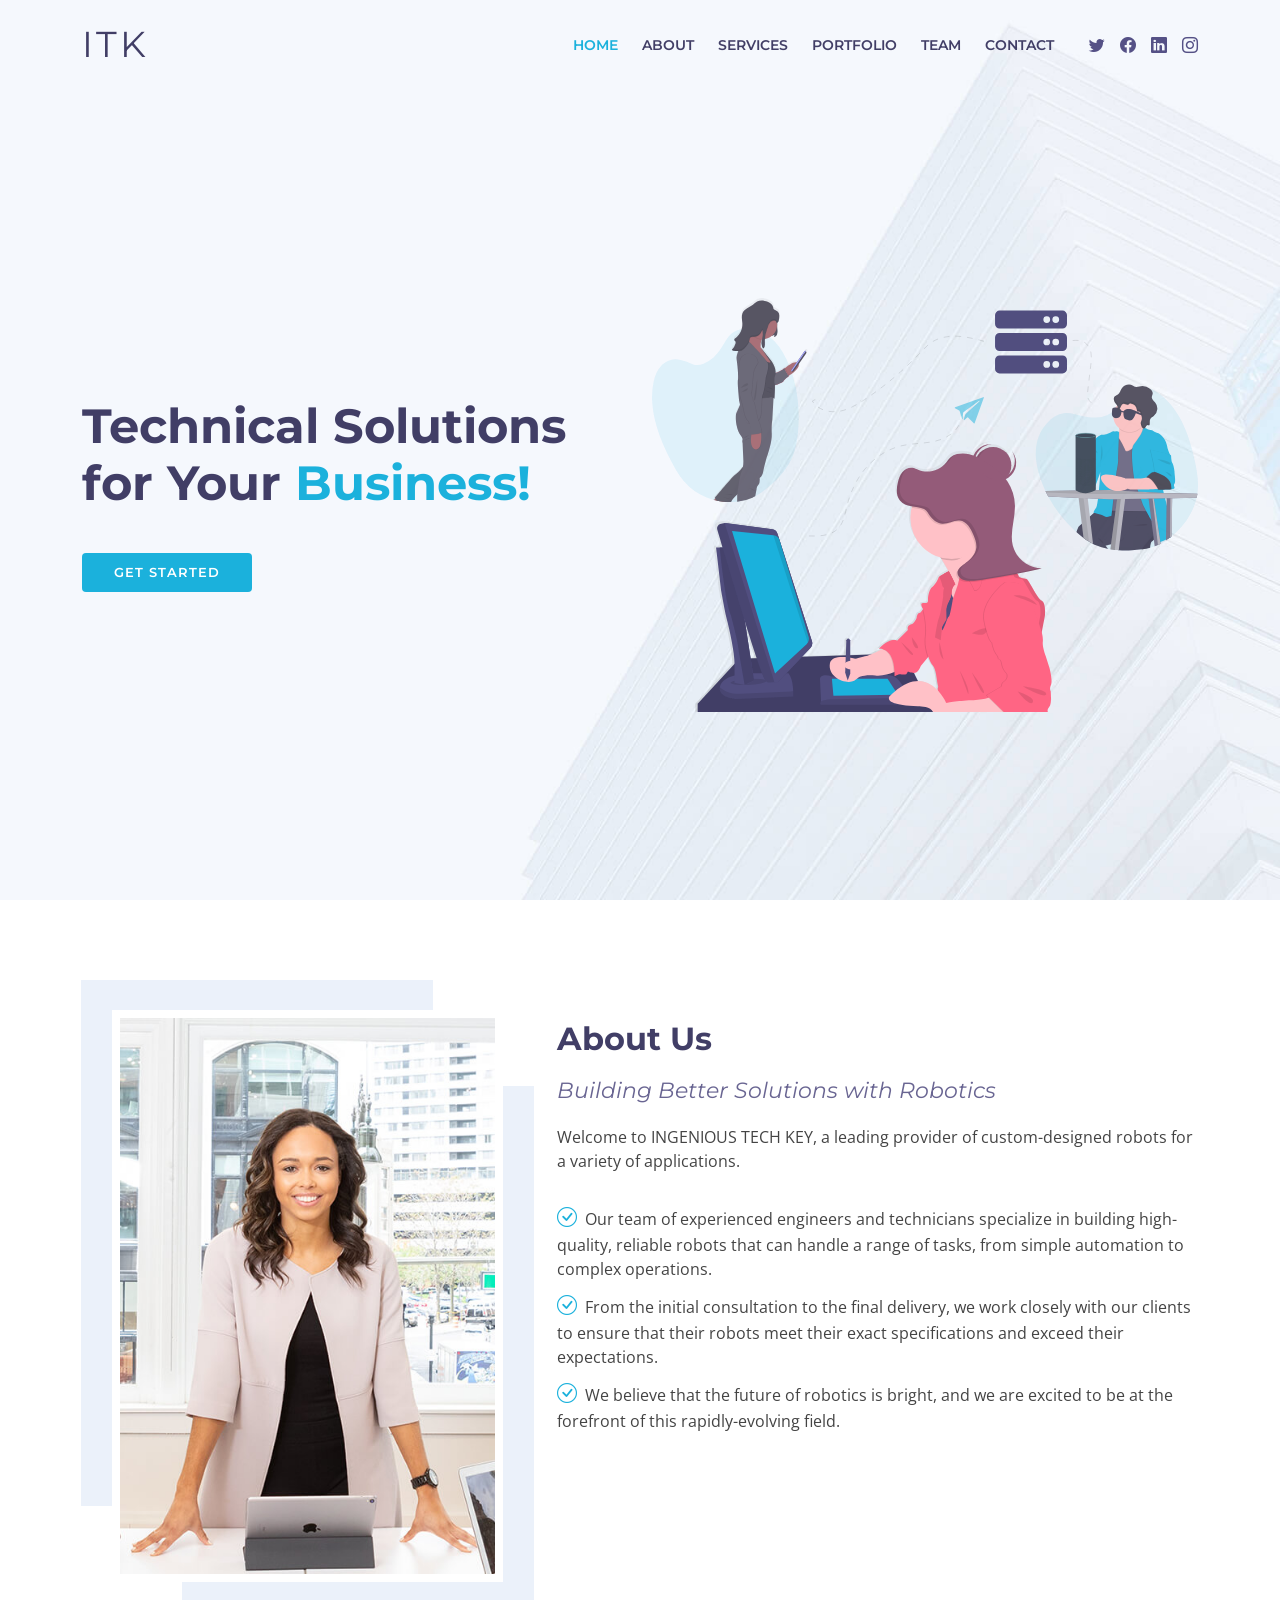
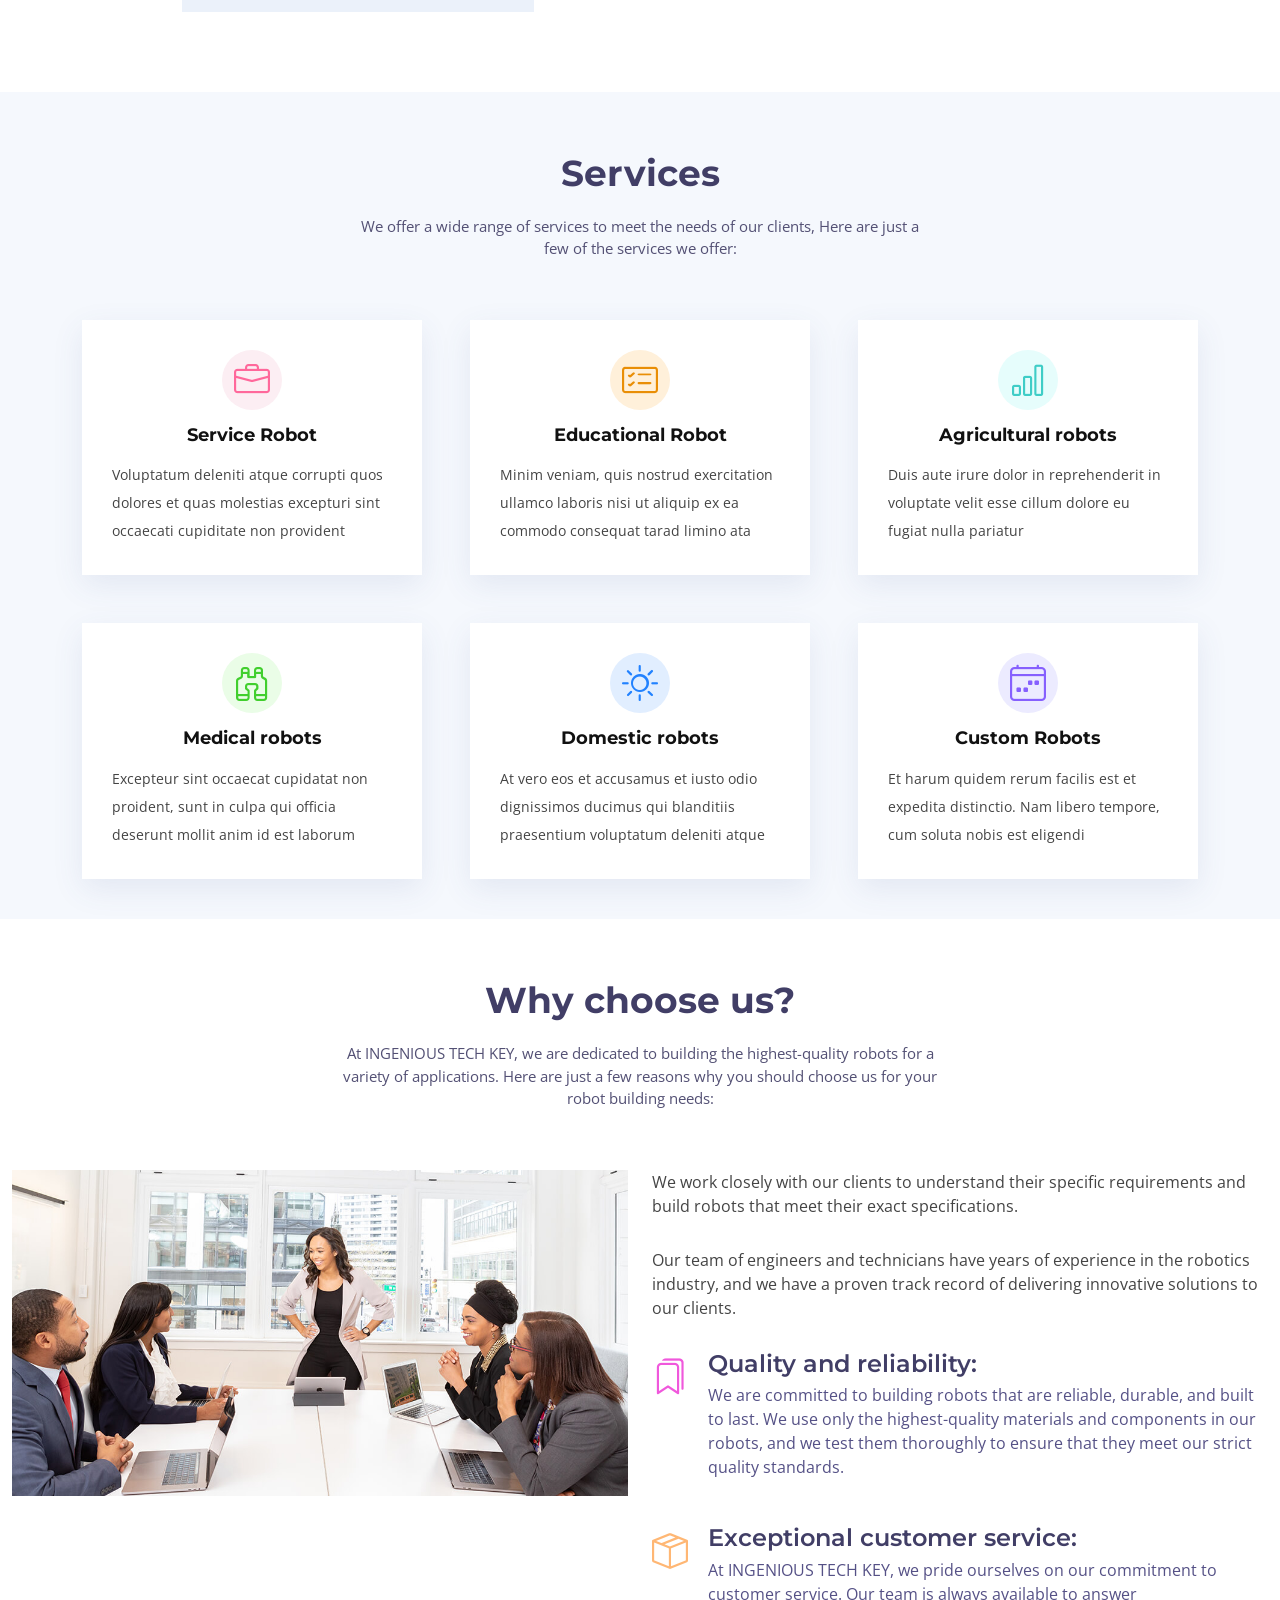
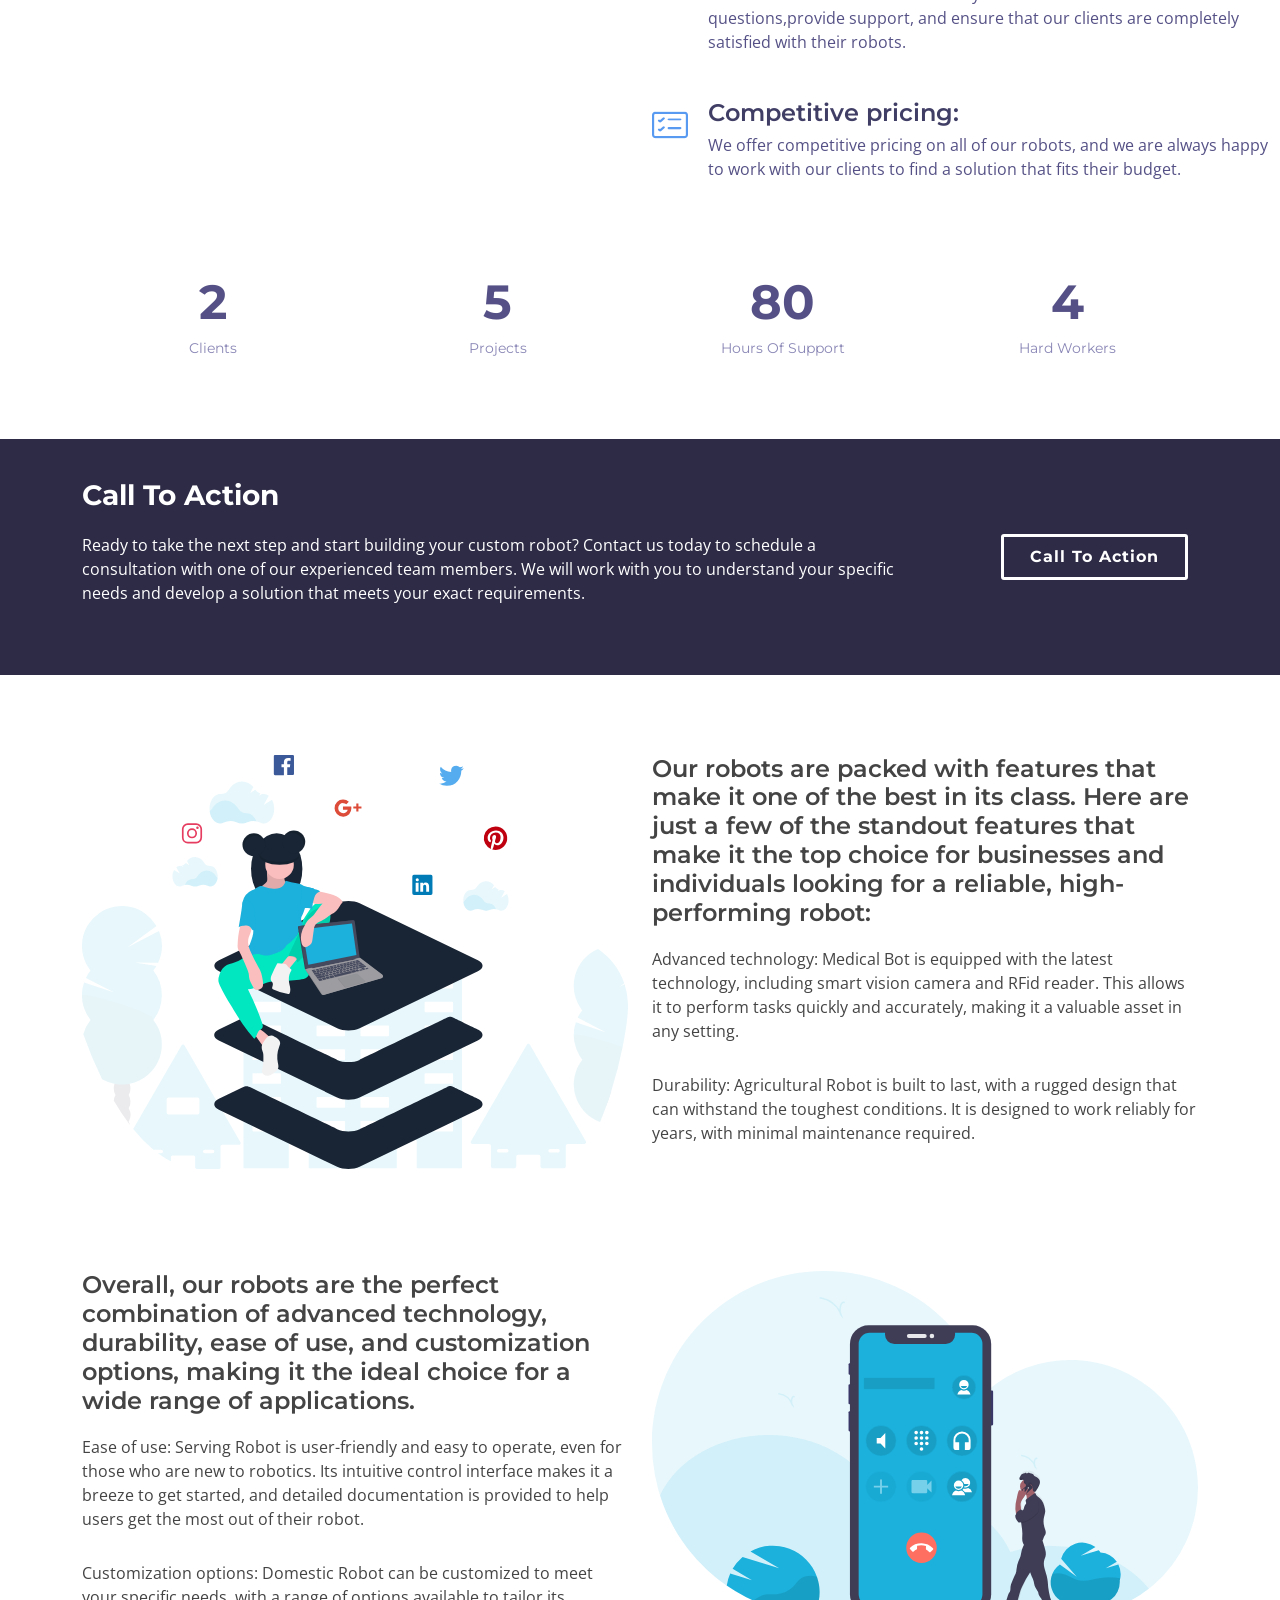
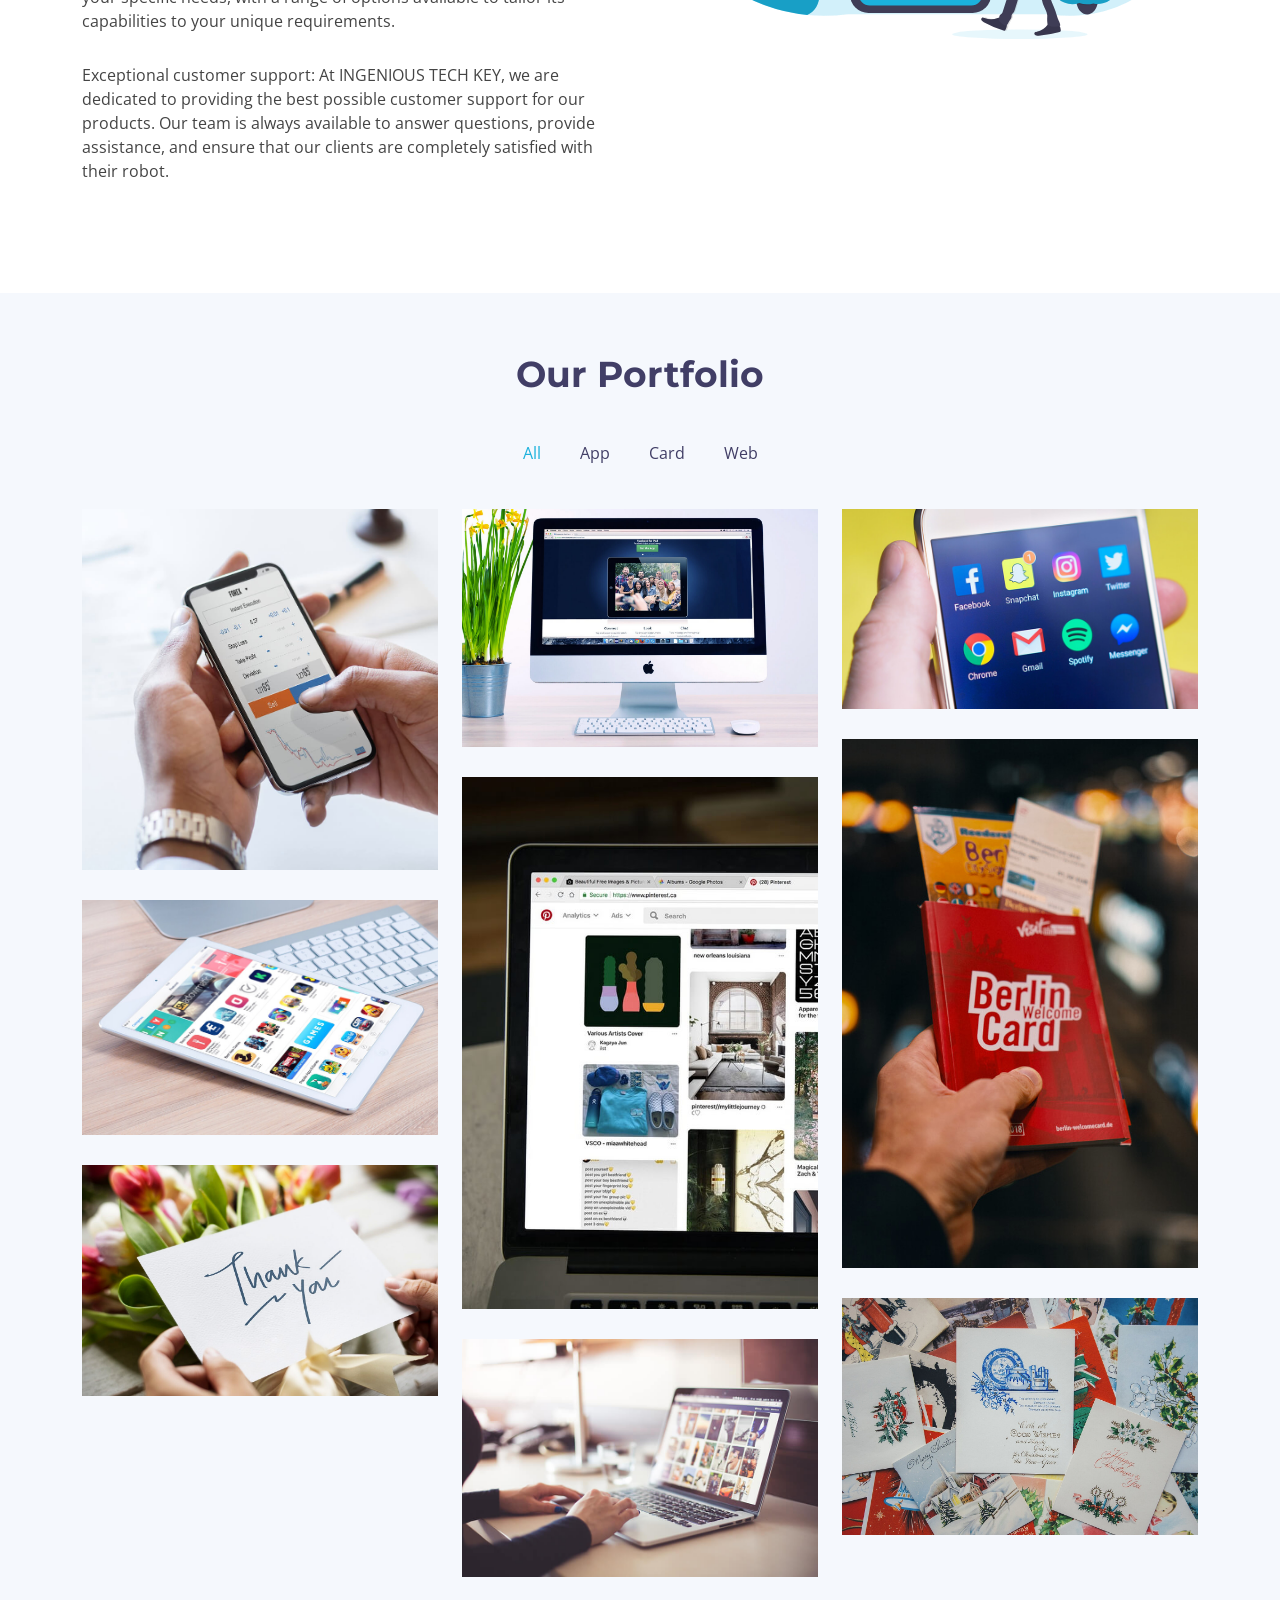
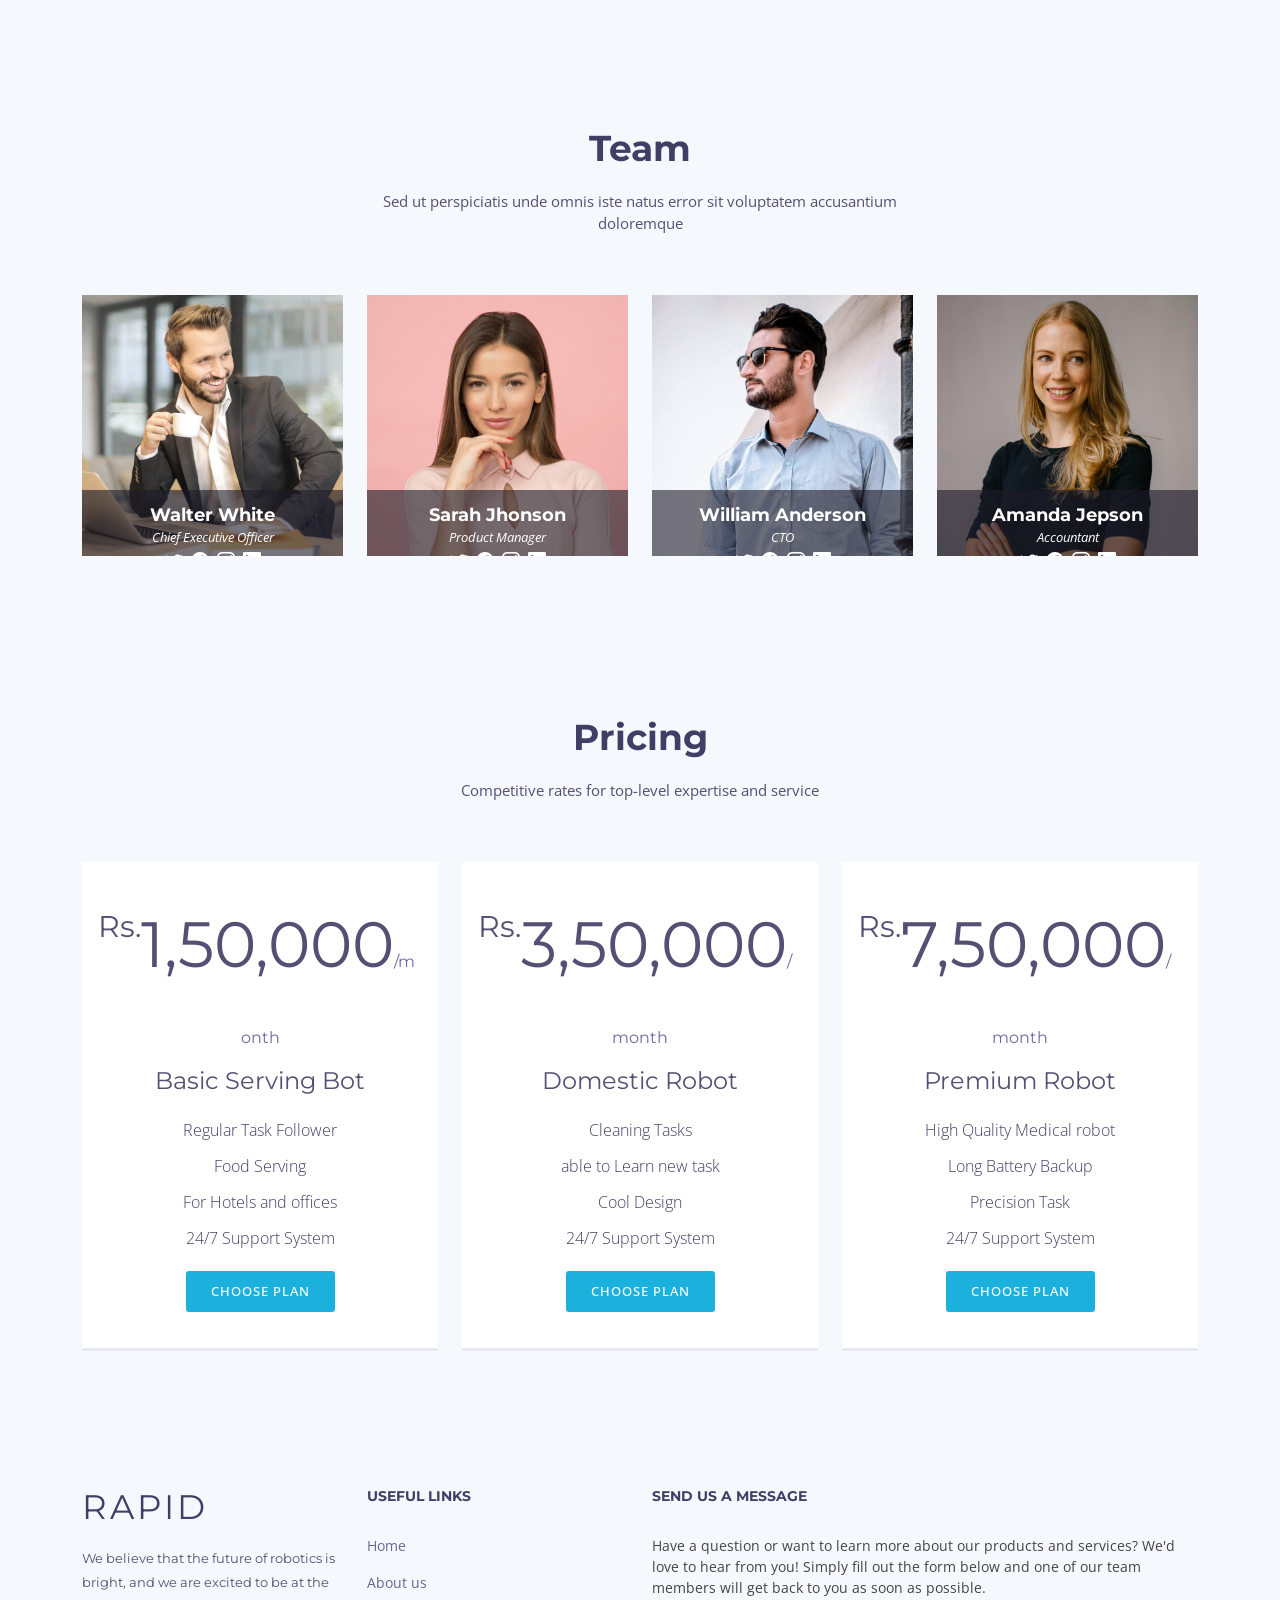
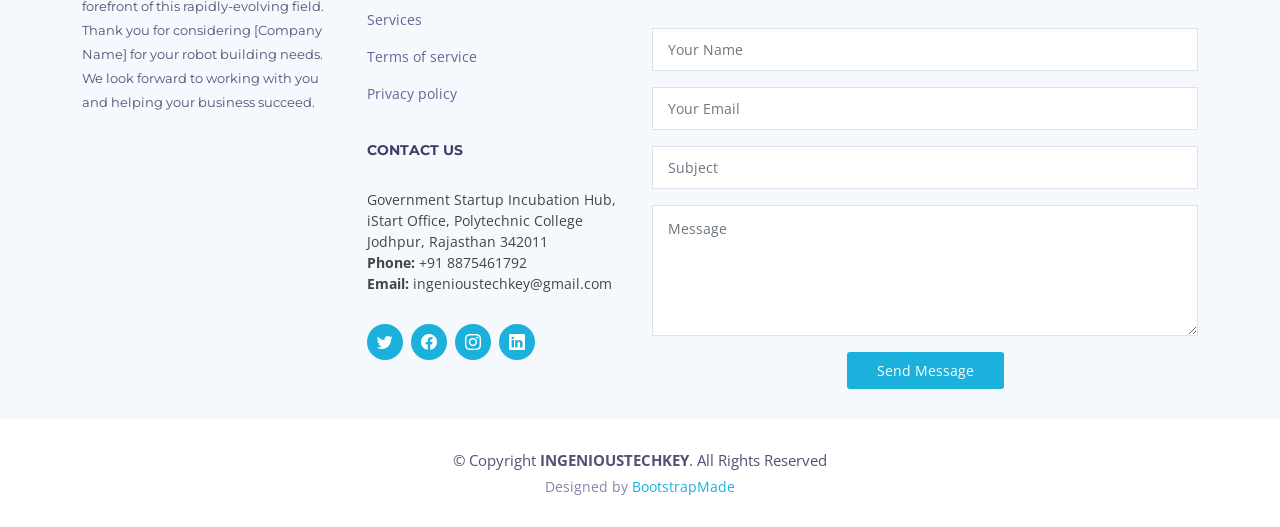
==== commit 70d5bdcb: "Update index.html" ====
--- a/index.html
+++ b/index.html
@@ -561,7 +561,7 @@
 
         <header class="section-header">
           <h3>Pricing</h3>
-          <p>Sed ut perspiciatis unde omnis iste natus error sit voluptatem accusantium doloremque</p>
+          <p>Competitive rates for top-level expertise and service</p>
         </header>
 
         <div class="row flex-items-xs-middle flex-items-xs-center">
@@ -570,16 +570,16 @@
           <div class="col-xs-12 col-lg-4" data-aos="fade-up" data-aos-delay="100">
             <div class="card">
               <div class="card-header">
-                <h3><span class="currency">$</span>19<span class="period">/month</span></h3>
+                <h3><span class="currency">Rs.</span>1,50,000<span class="period">/month</span></h3>
               </div>
               <div class="card-block">
                 <h4 class="card-title">
-                  Basic Plan
+                  Basic Serving Bot
                 </h4>
                 <ul class="list-group">
-                  <li class="list-group-item">Odio animi voluptates</li>
-                  <li class="list-group-item">Inventore quisquam et</li>
-                  <li class="list-group-item">Et perspiciatis suscipit</li>
+                  <li class="list-group-item">Regular Task Follower</li>
+                  <li class="list-group-item">Food Serving </li>
+                  <li class="list-group-item">For Hotels and offices</li>
                   <li class="list-group-item">24/7 Support System</li>
                 </ul>
                 <a href="#" class="btn">Choose Plan</a>
@@ -591,16 +591,16 @@
           <div class="col-xs-12 col-lg-4" data-aos="fade-up" data-aos-delay="200">
             <div class="card">
               <div class="card-header">
-                <h3><span class="currency">$</span>29<span class="period">/month</span></h3>
+                <h3><span class="currency">Rs.</span>3,50,000<span class="period">/month</span></h3>
               </div>
               <div class="card-block">
                 <h4 class="card-title">
-                  Regular Plan
+                  Domestic Robot
                 </h4>
                 <ul class="list-group">
-                  <li class="list-group-item">Odio animi voluptates</li>
-                  <li class="list-group-item">Inventore quisquam et</li>
-                  <li class="list-group-item">Et perspiciatis suscipit</li>
+                  <li class="list-group-item">Cleaning Tasks</li>
+                  <li class="list-group-item">able to Learn new task</li>
+                  <li class="list-group-item">Cool Design</li>
                   <li class="list-group-item">24/7 Support System</li>
                 </ul>
                 <a href="#" class="btn">Choose Plan</a>
@@ -612,16 +612,16 @@
           <div class="col-xs-12 col-lg-4" data-aos="fade-up" data-aos-delay="300">
             <div class="card">
               <div class="card-header">
-                <h3><span class="currency">$</span>39<span class="period">/month</span></h3>
+                <h3><span class="currency">Rs.</span>7,50,000<span class="period">/month</span></h3>
               </div>
               <div class="card-block">
                 <h4 class="card-title">
-                  Premium Plan
+                  Premium Robot
                 </h4>
                 <ul class="list-group">
-                  <li class="list-group-item">Odio animi voluptates</li>
-                  <li class="list-group-item">Inventore quisquam et</li>
-                  <li class="list-group-item">Et perspiciatis suscipit</li>
+                  <li class="list-group-item">High Quality Medical robot</li>
+                  <li class="list-group-item">Long Battery Backup</li>
+                  <li class="list-group-item">Precision Task</li>
                   <li class="list-group-item">24/7 Support System</li>
                 </ul>
                 <a href="#" class="btn">Choose Plan</a>
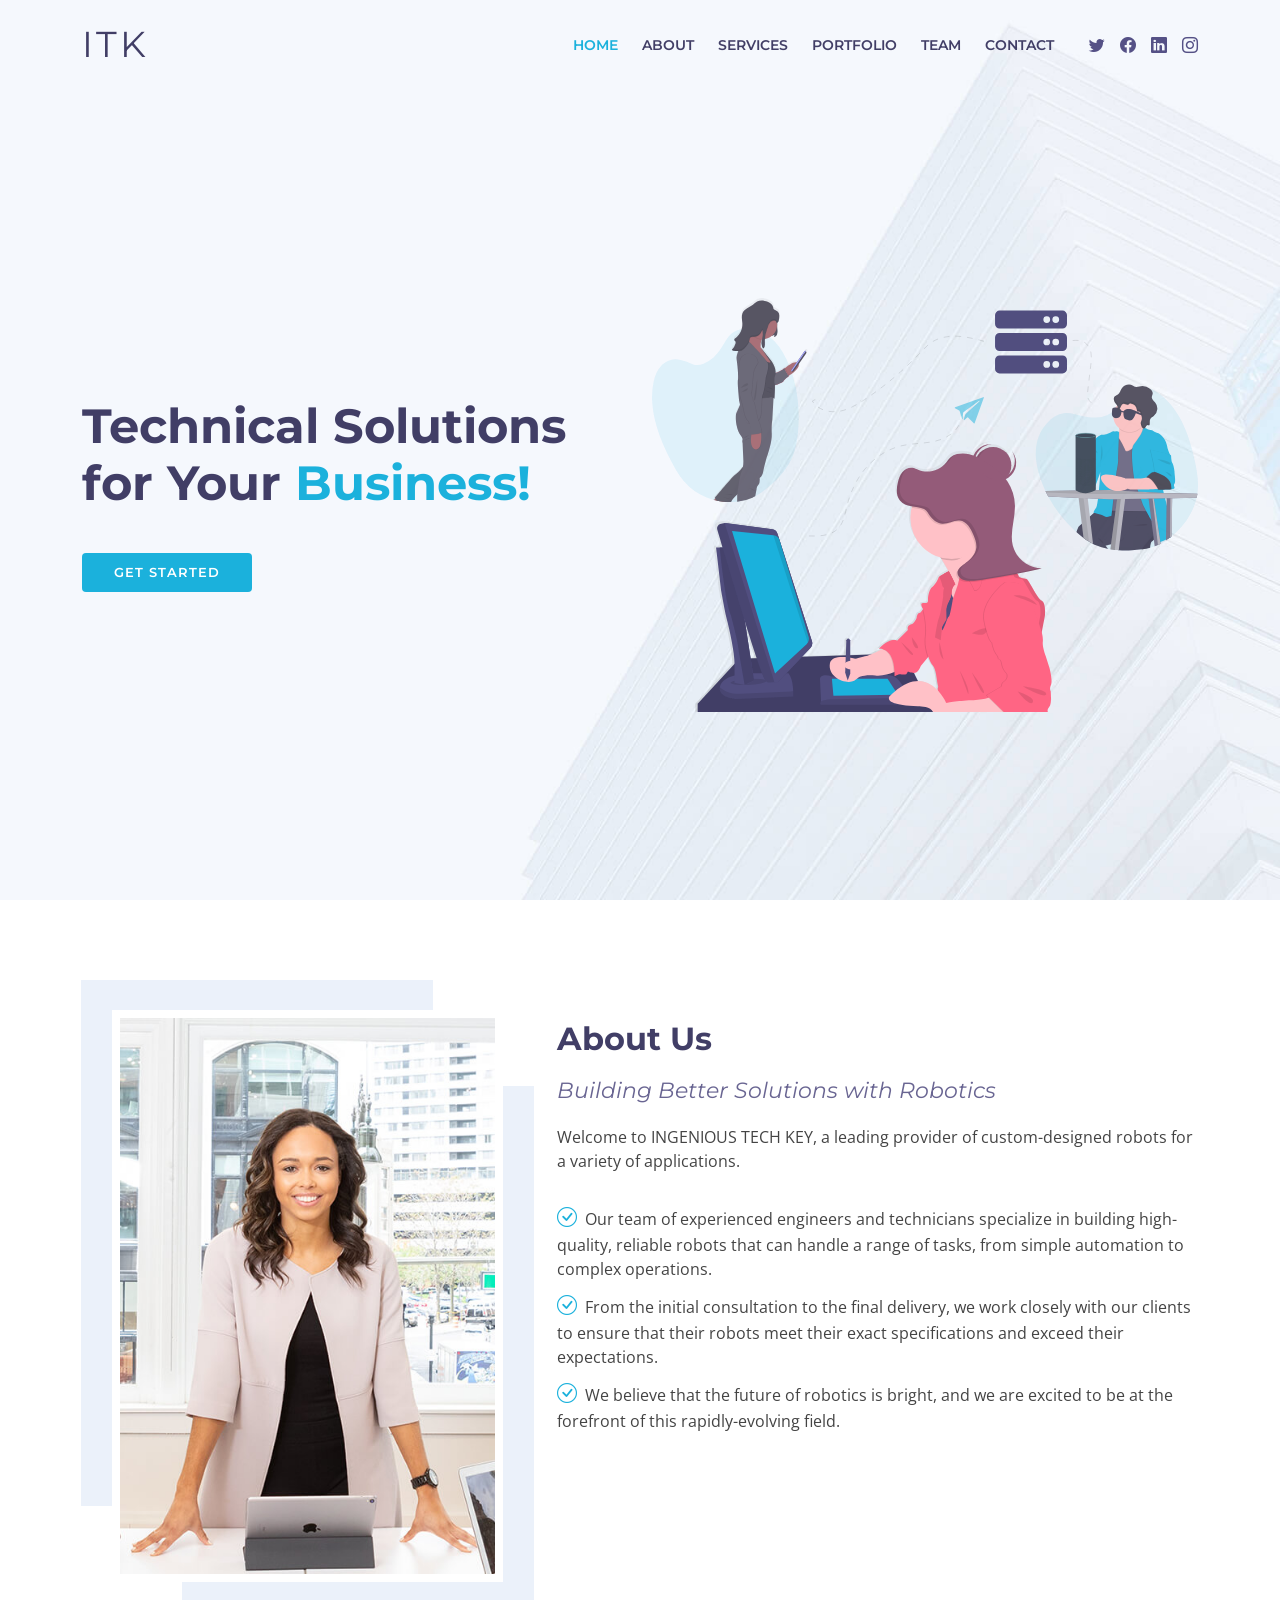
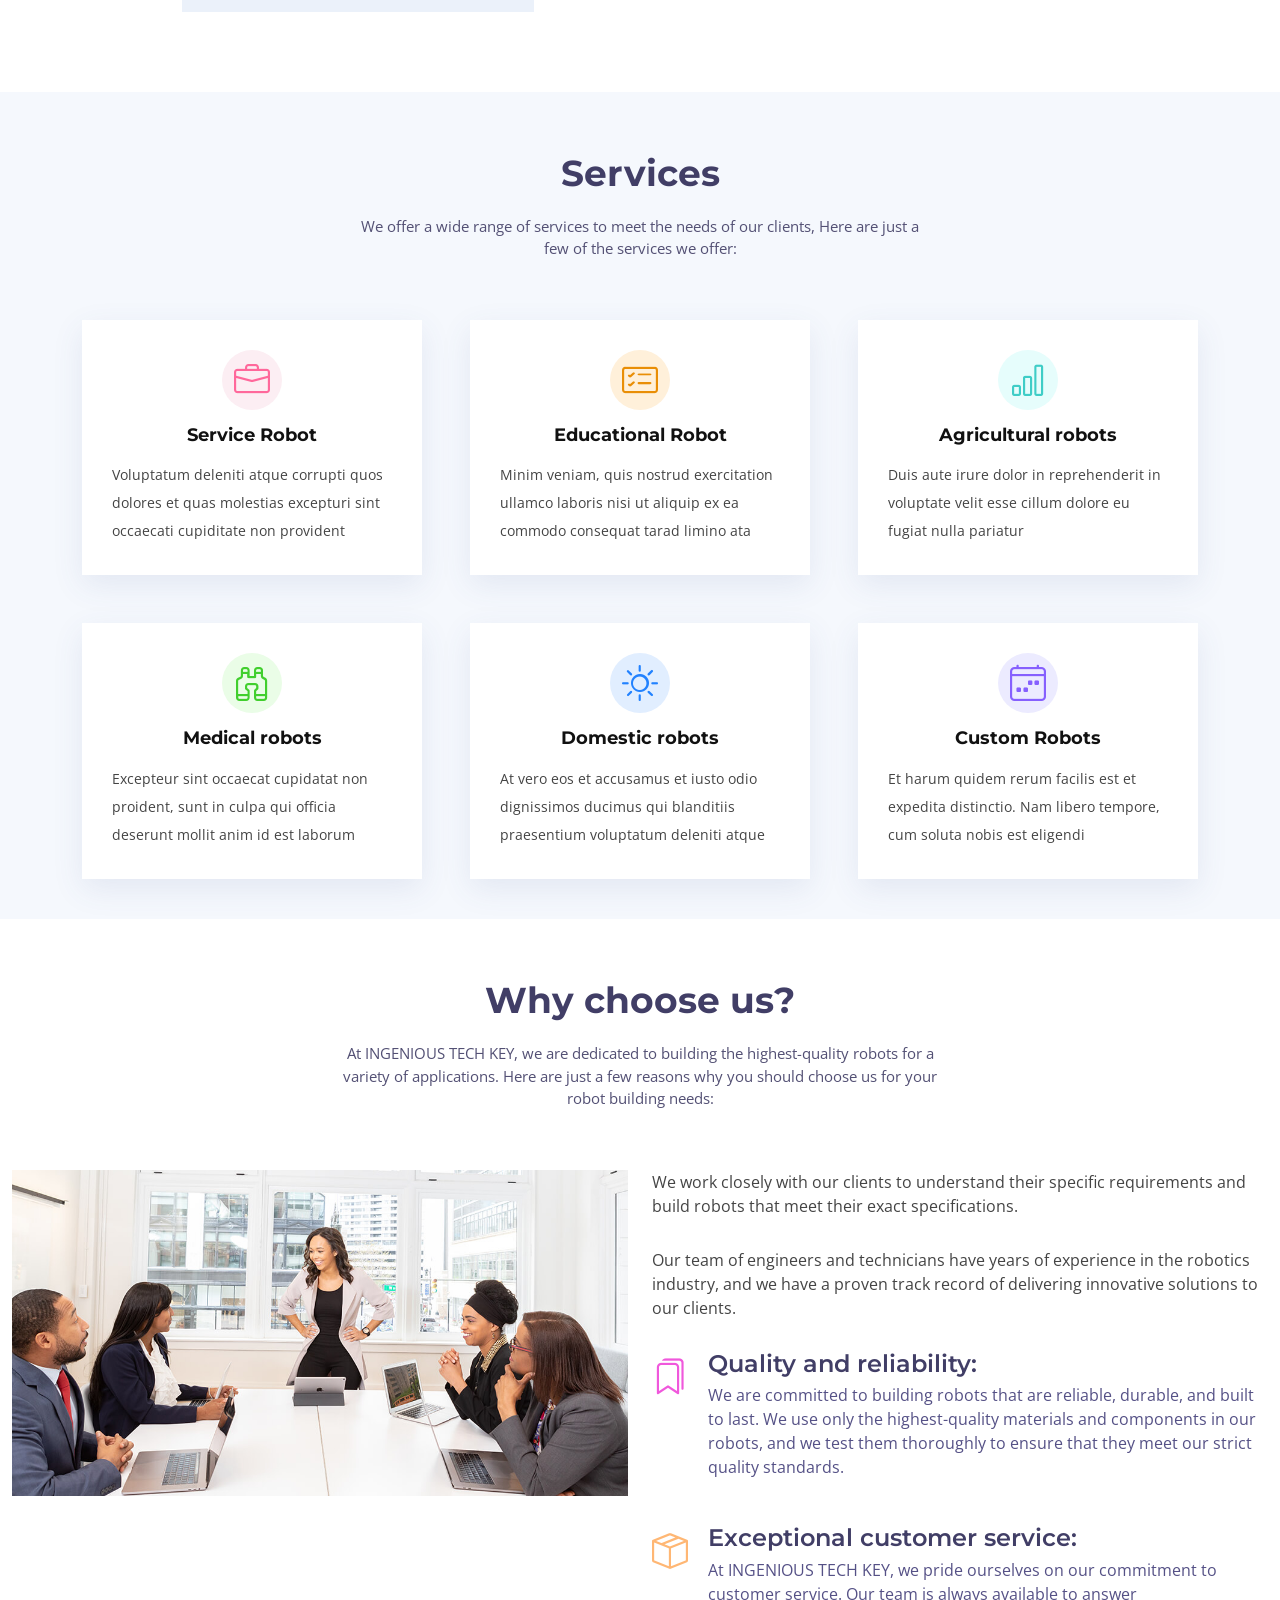
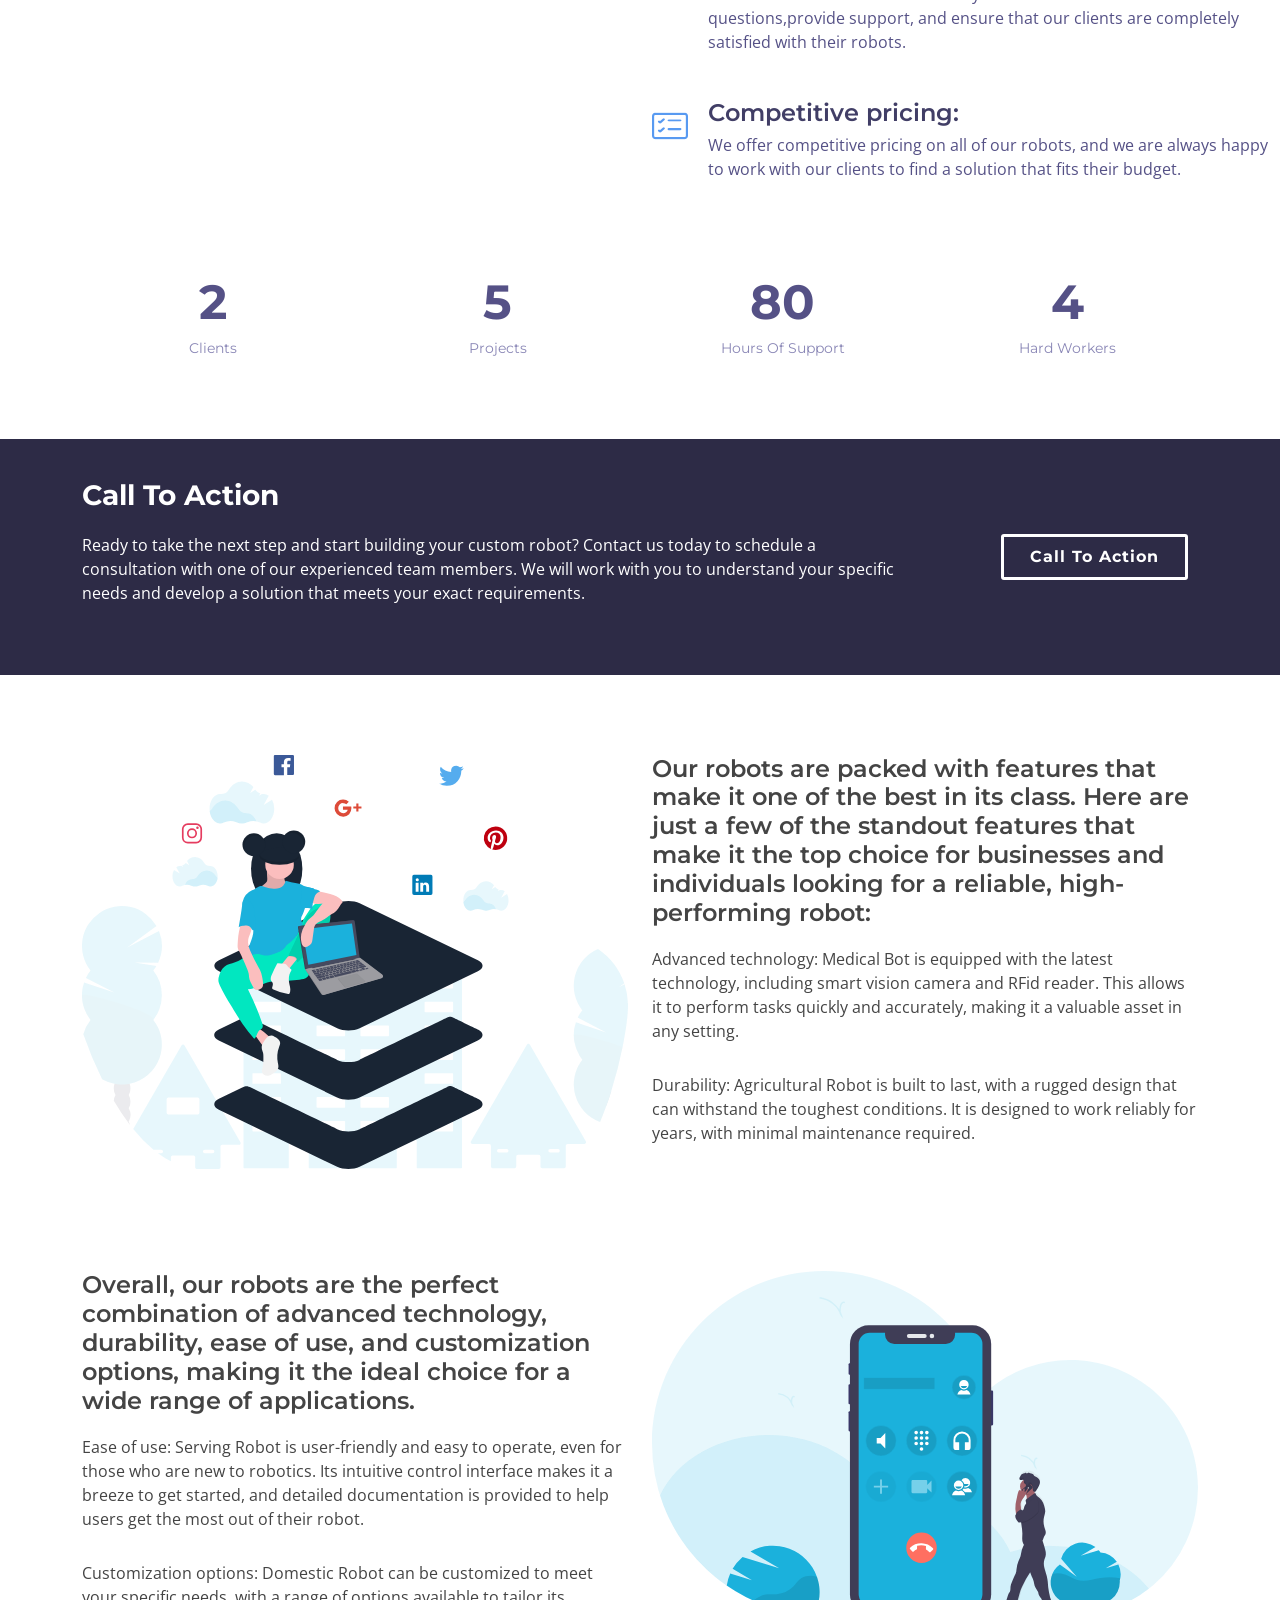
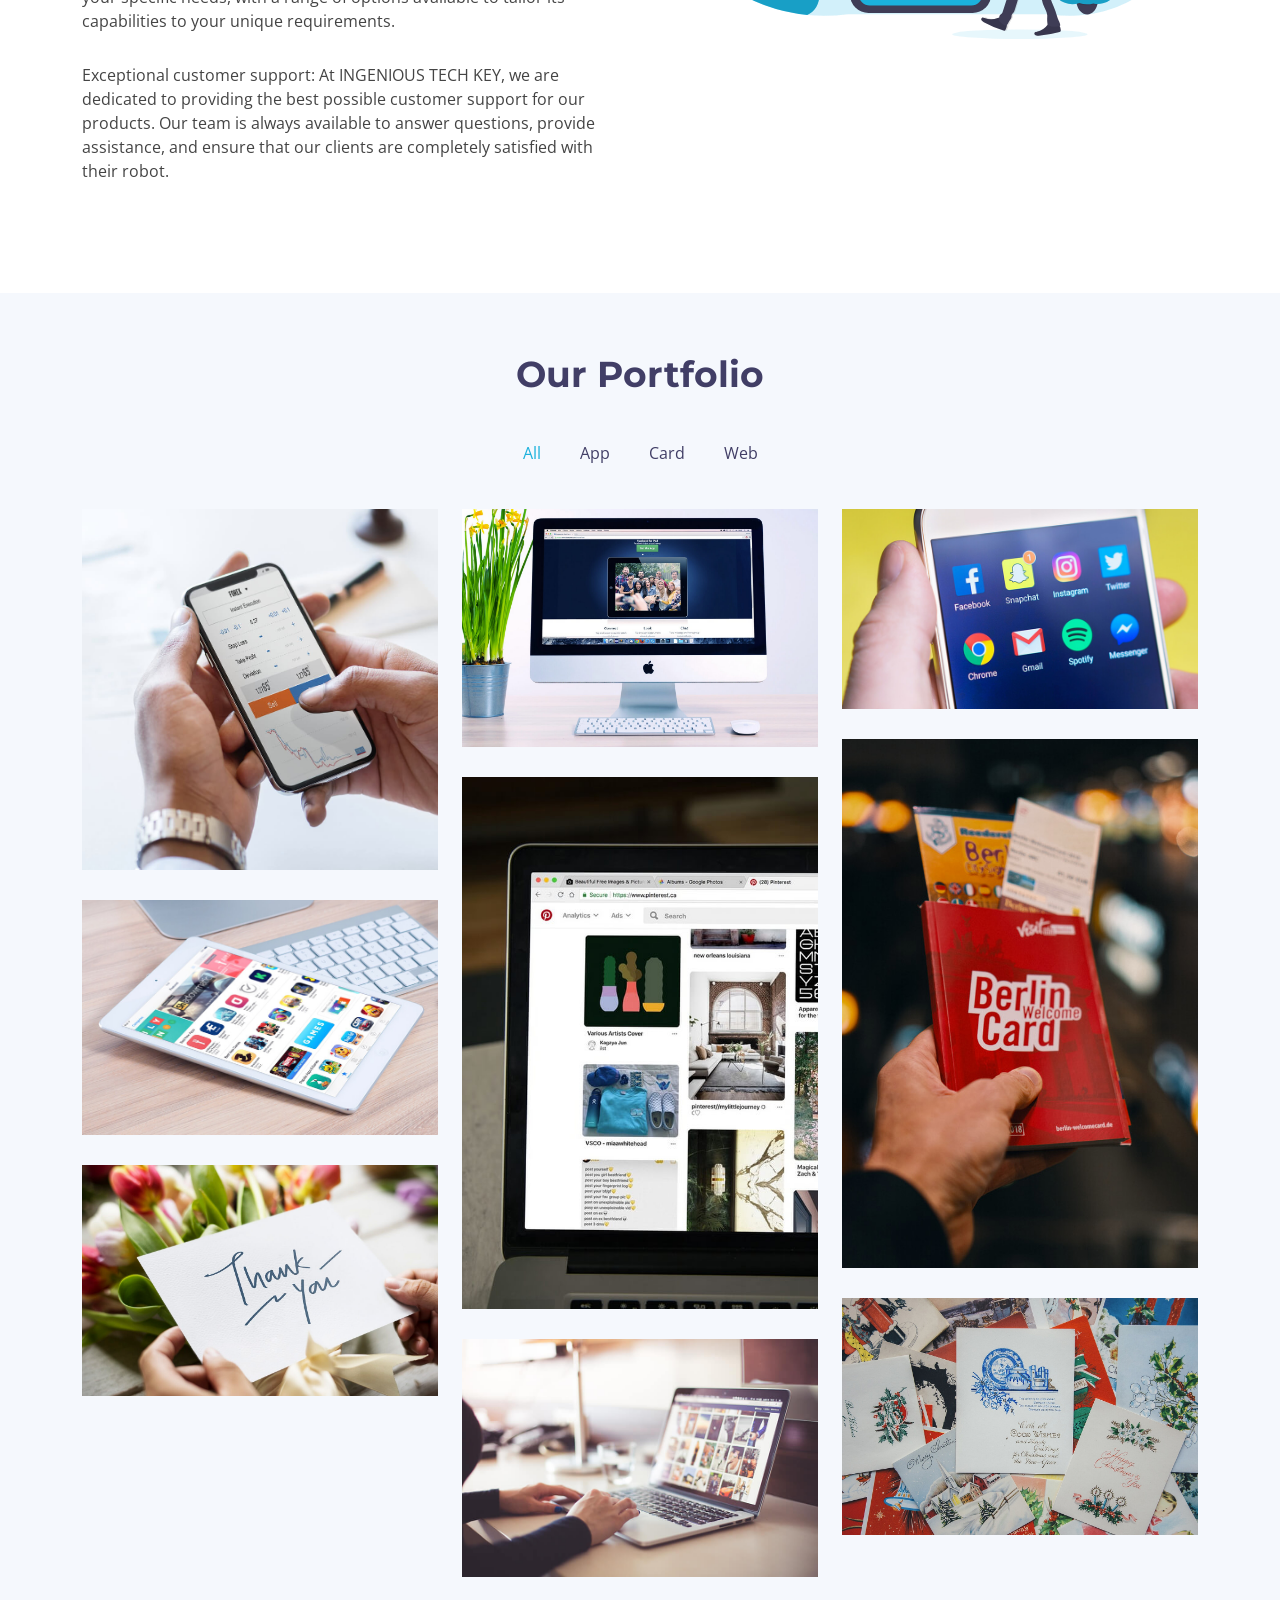
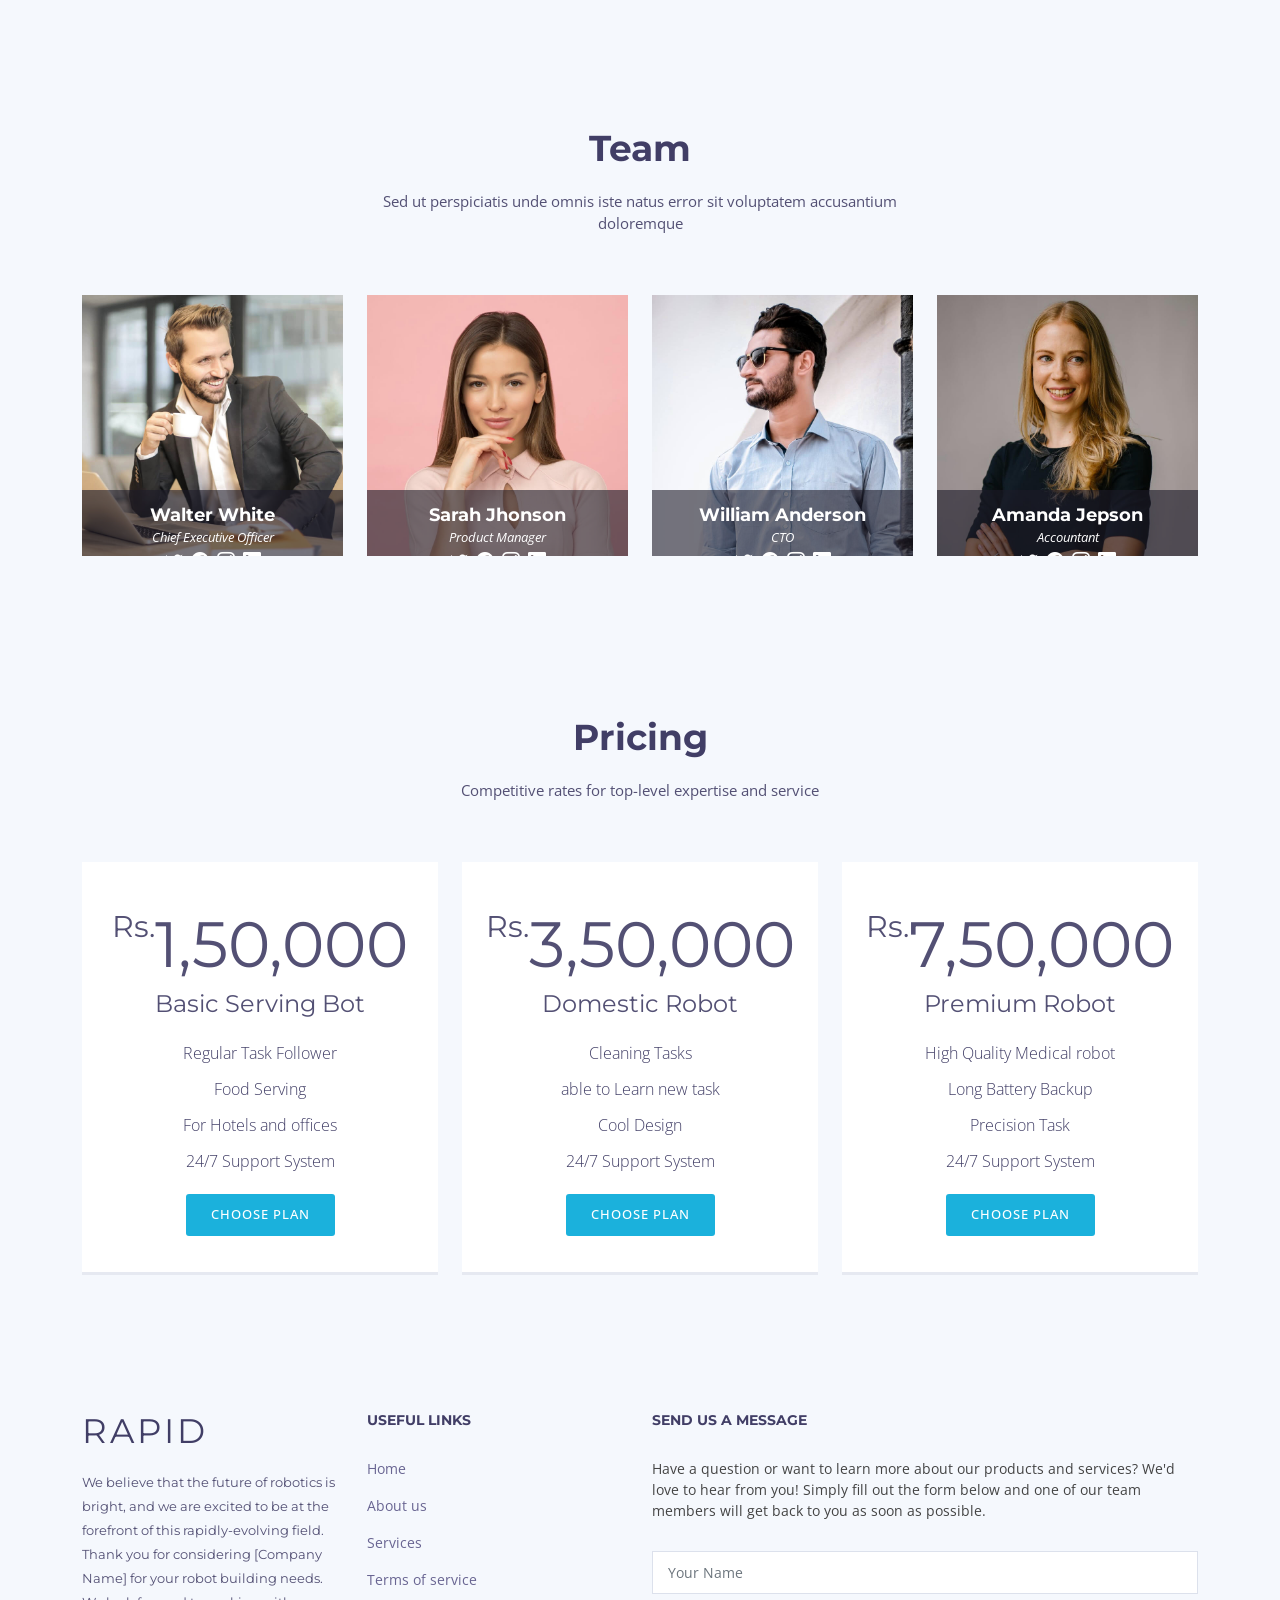
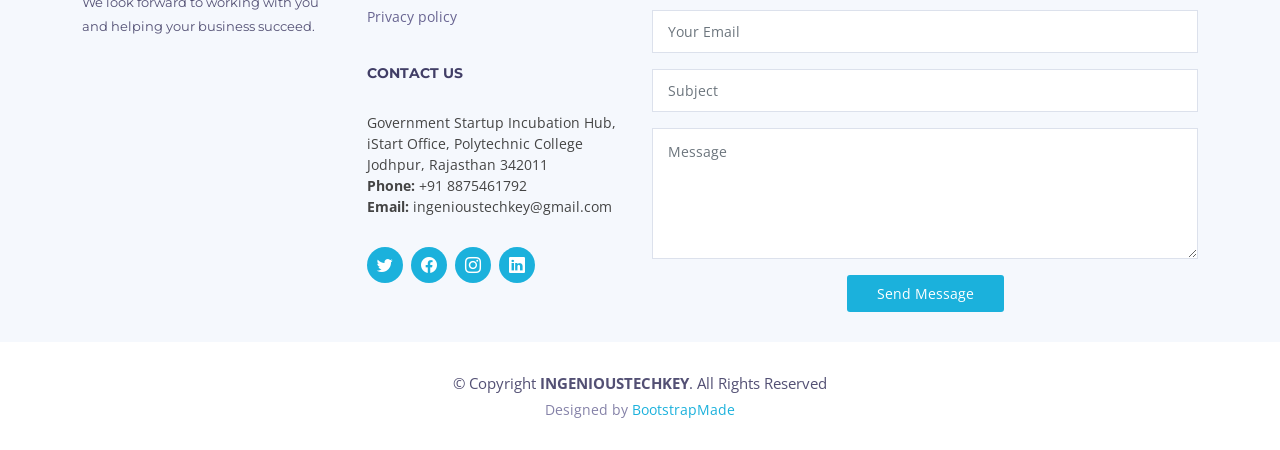
==== commit 86cdfa7d: "Update index.html" ====
--- a/index.html
+++ b/index.html
@@ -570,7 +570,7 @@
           <div class="col-xs-12 col-lg-4" data-aos="fade-up" data-aos-delay="100">
             <div class="card">
               <div class="card-header">
-                <h3><span class="currency">Rs.</span>1,50,000<span class="period">/month</span></h3>
+                <h3><span class="currency">Rs.</span>1,50,000<span class="period"></span></h3>
               </div>
               <div class="card-block">
                 <h4 class="card-title">
@@ -591,7 +591,7 @@
           <div class="col-xs-12 col-lg-4" data-aos="fade-up" data-aos-delay="200">
             <div class="card">
               <div class="card-header">
-                <h3><span class="currency">Rs.</span>3,50,000<span class="period">/month</span></h3>
+                <h3><span class="currency">Rs.</span>3,50,000<span class="period"></span></h3>
               </div>
               <div class="card-block">
                 <h4 class="card-title">
@@ -612,7 +612,7 @@
           <div class="col-xs-12 col-lg-4" data-aos="fade-up" data-aos-delay="300">
             <div class="card">
               <div class="card-header">
-                <h3><span class="currency">Rs.</span>7,50,000<span class="period">/month</span></h3>
+                <h3><span class="currency">Rs.</span>7,50,000<span class="period"></span></h3>
               </div>
               <div class="card-block">
                 <h4 class="card-title">
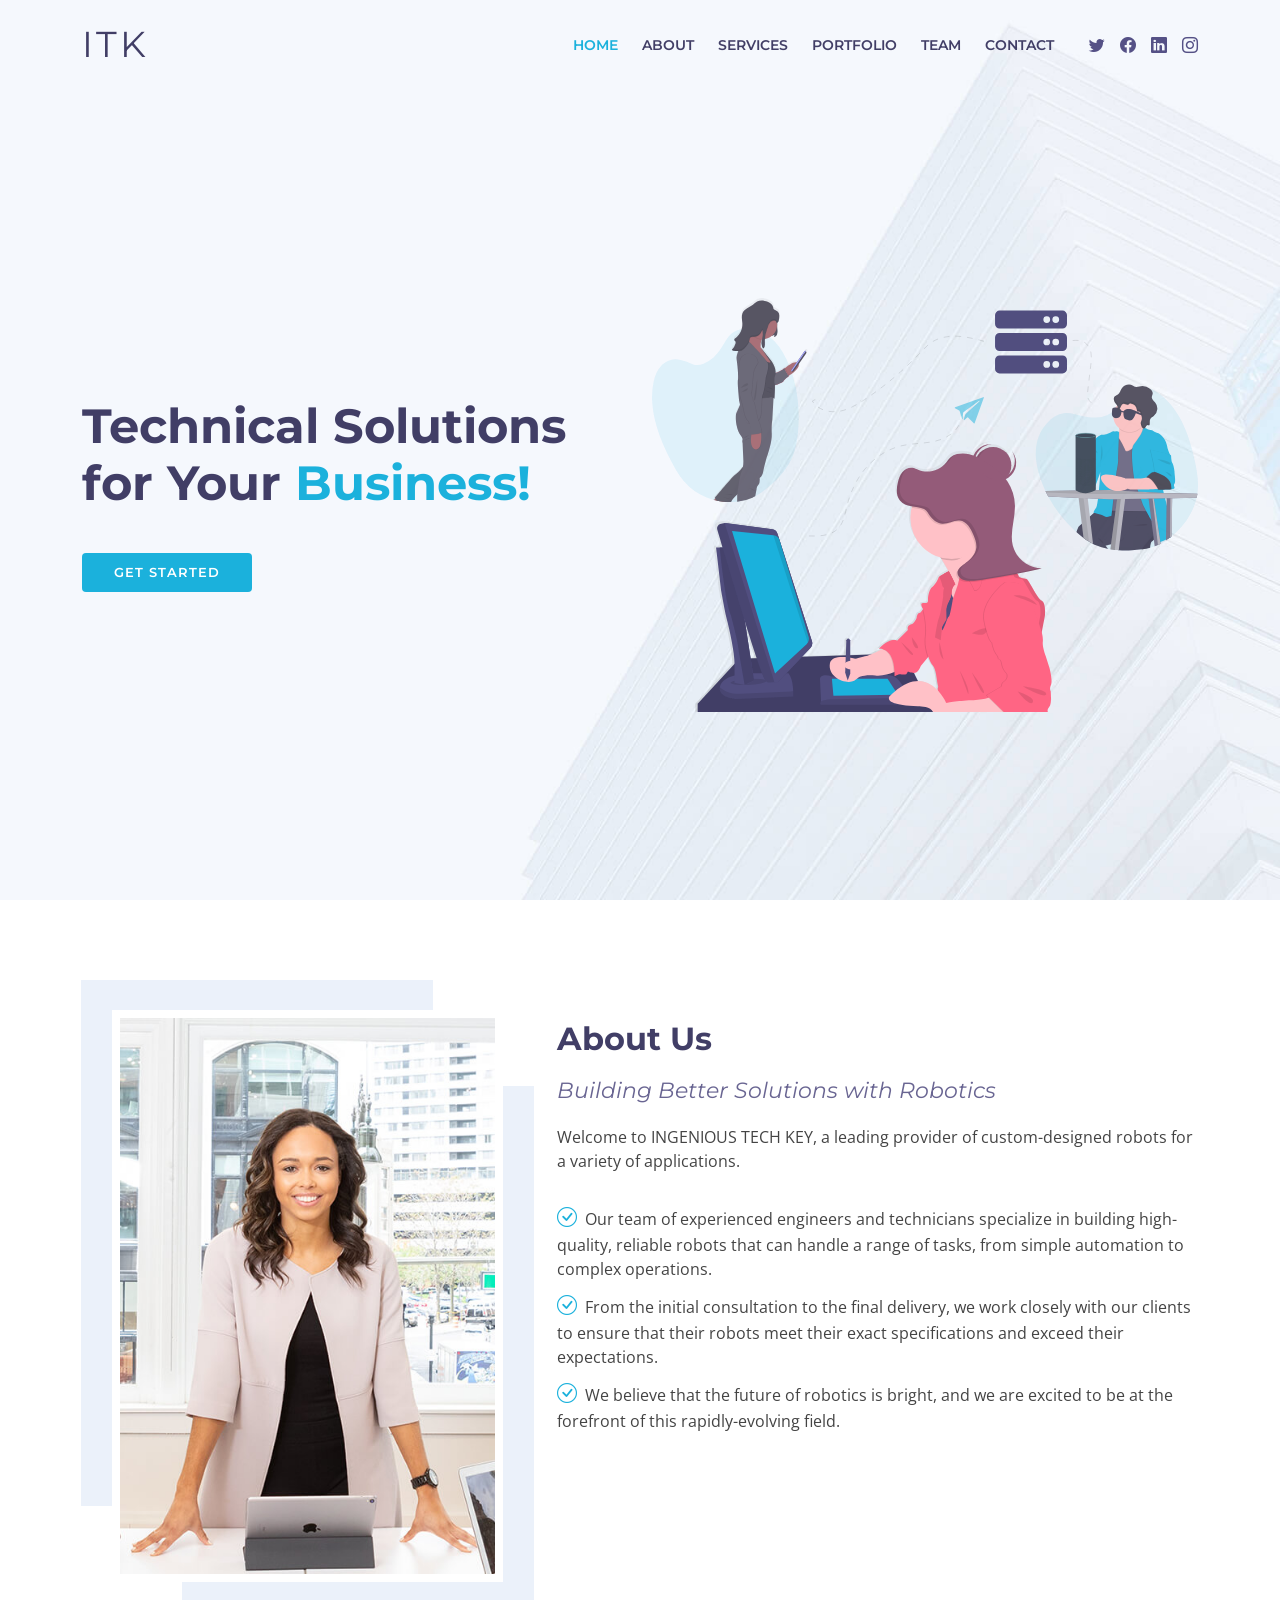
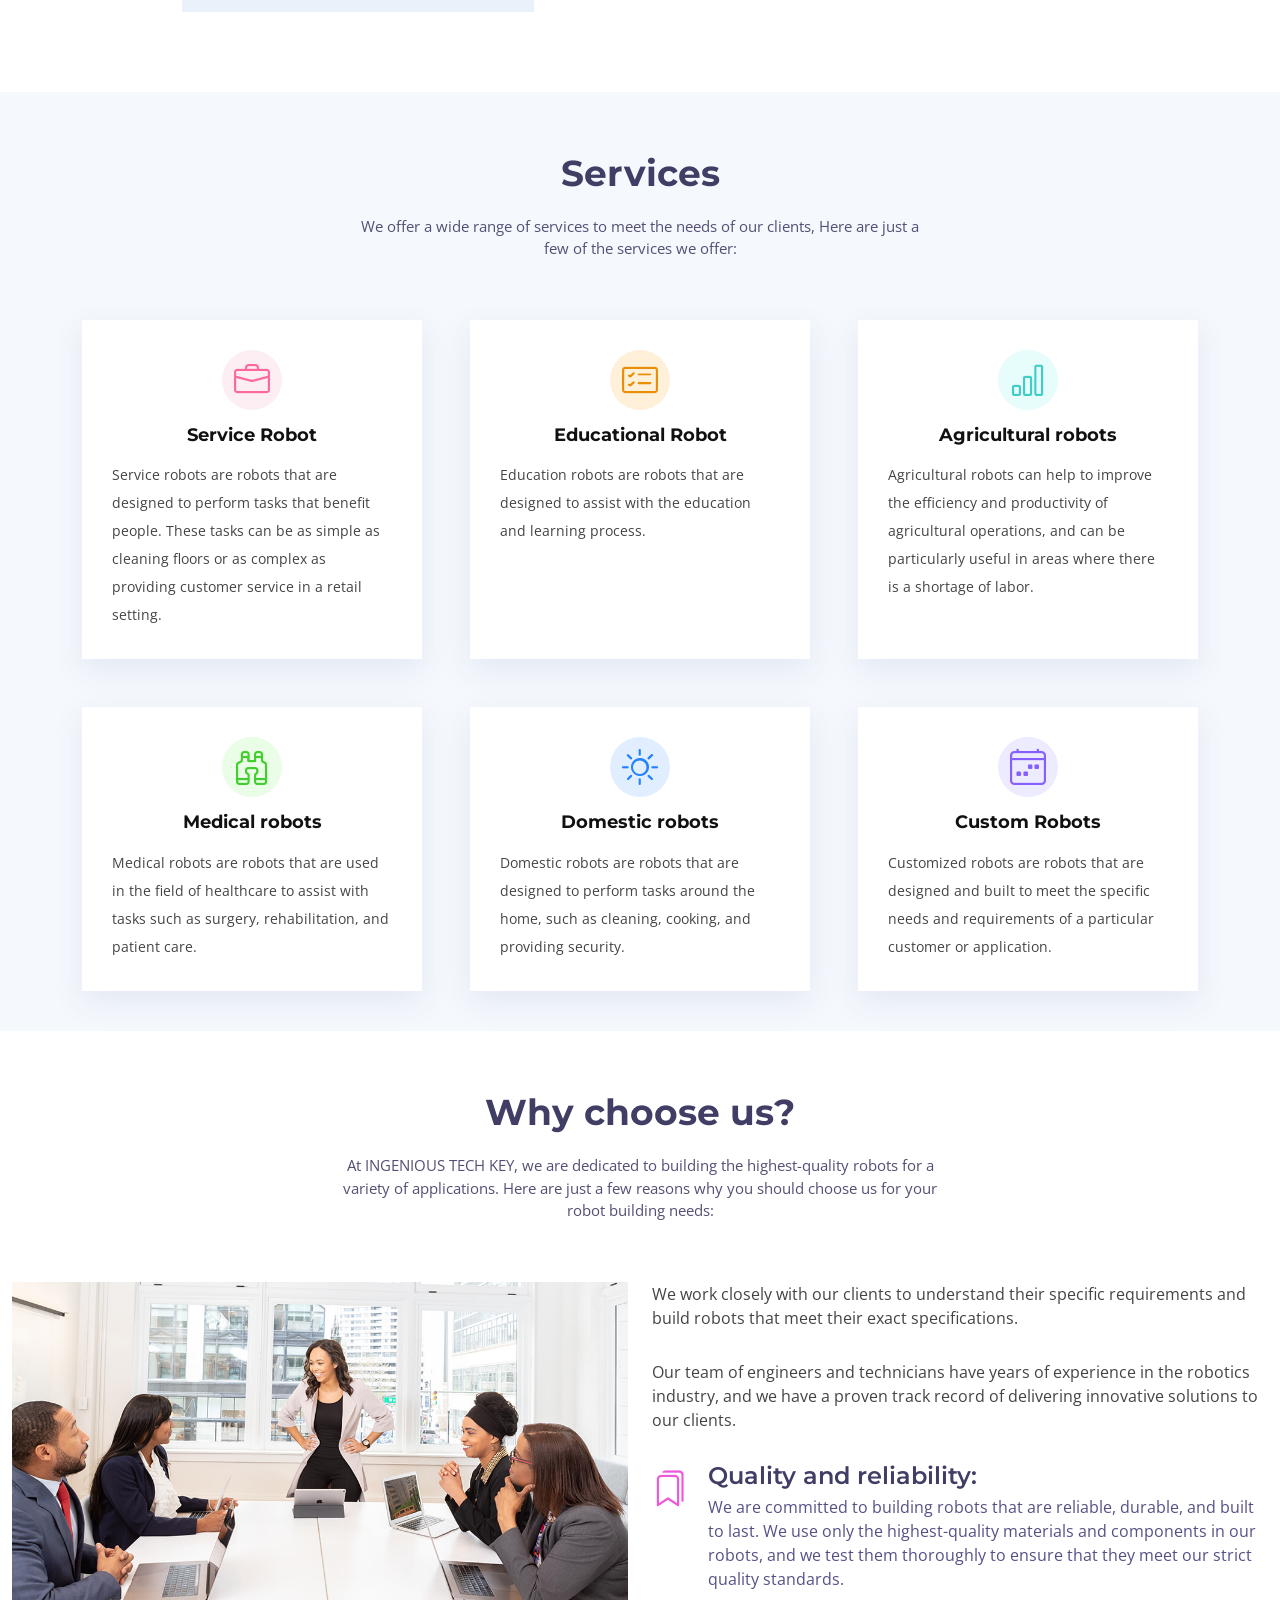
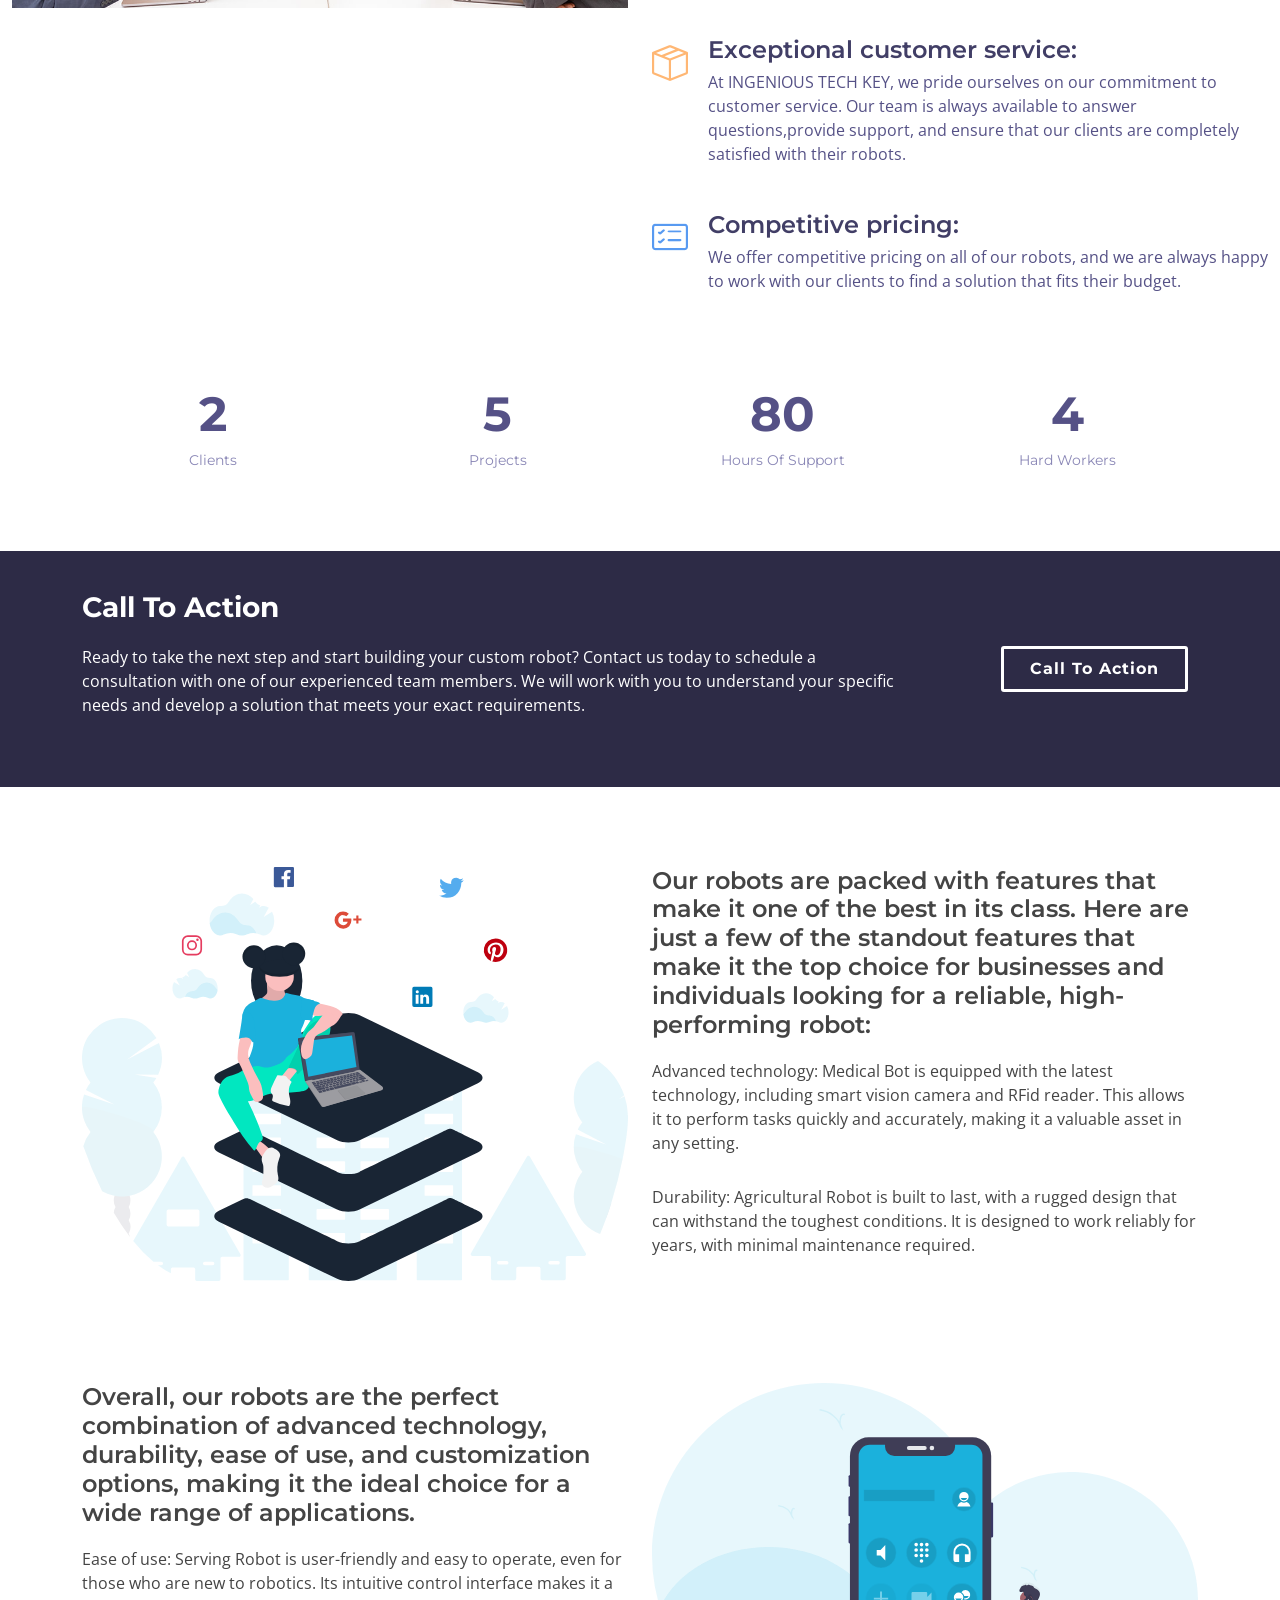
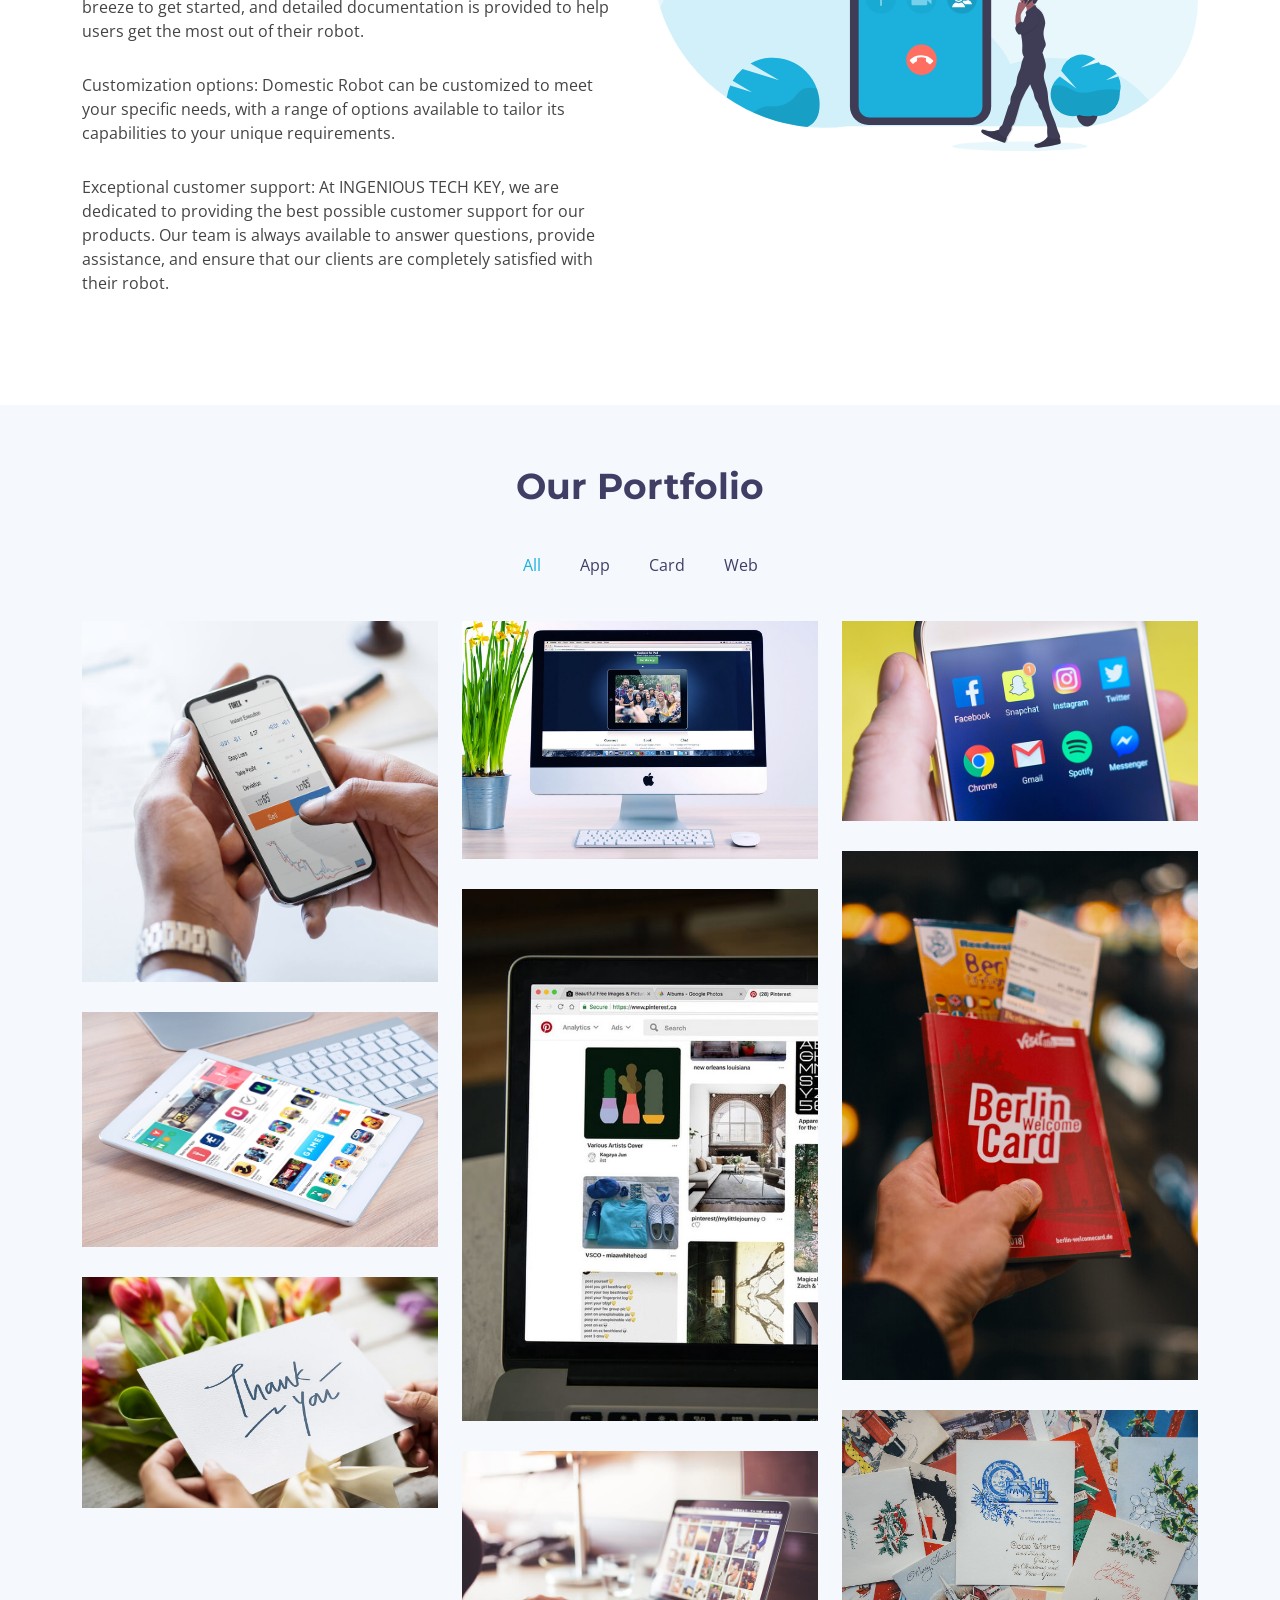
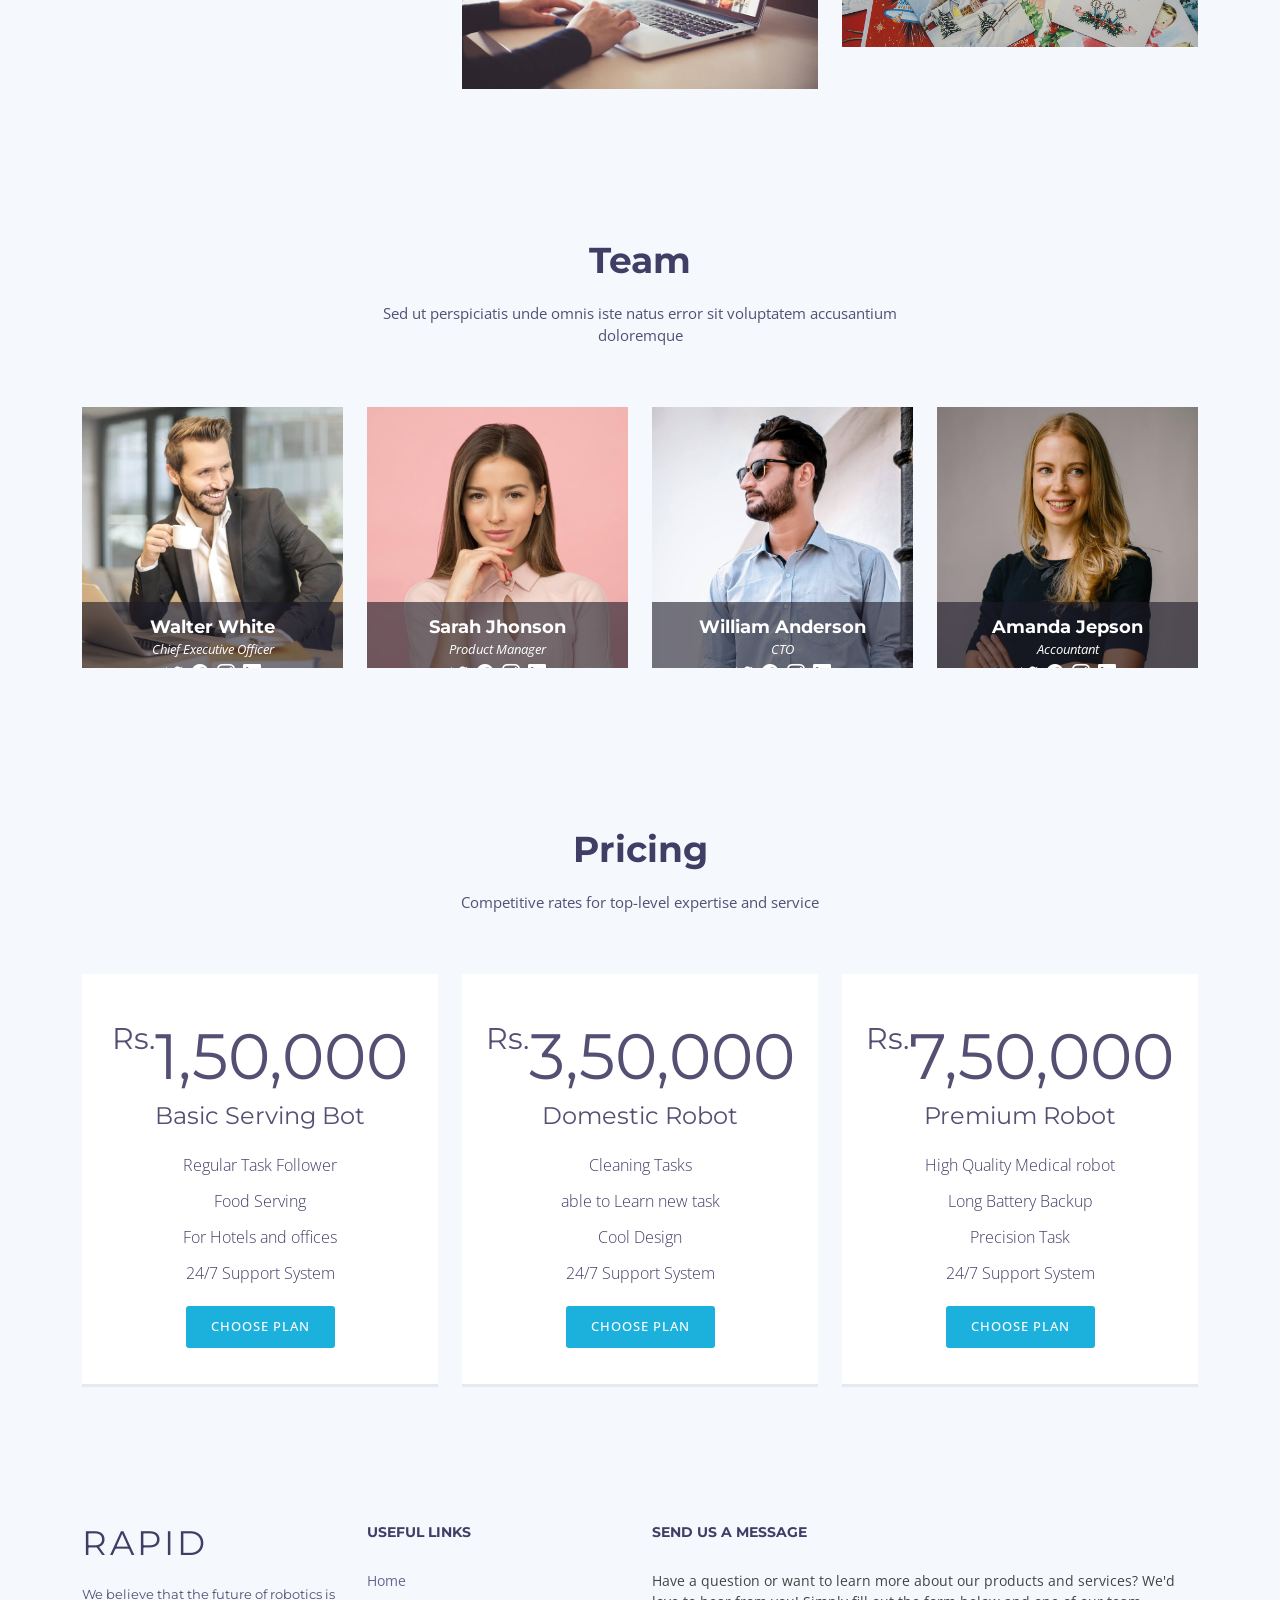
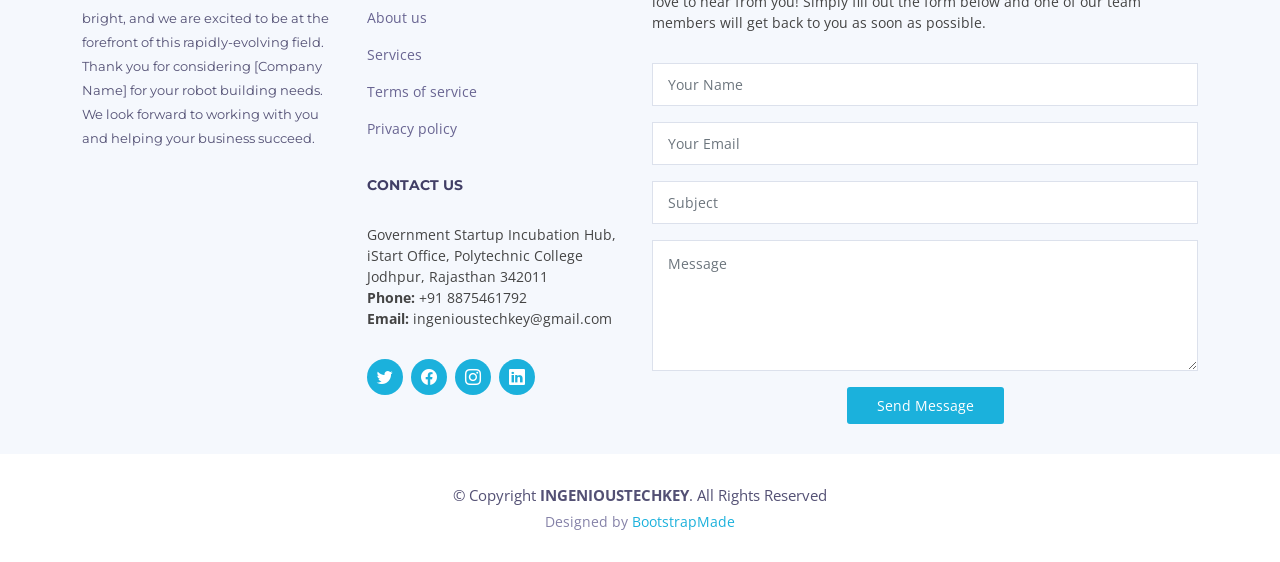
==== commit 5e859f64: "Update index.html" ====
--- a/index.html
+++ b/index.html
@@ -5,7 +5,7 @@
   <meta charset="utf-8">
   <meta content="width=device-width, initial-scale=1.0" name="viewport">
 
-  <title>Rapid Bootstrap Template - Index</title>
+  <title>ITK - Index</title>
   <meta content="" name="description">
   <meta content="" name="keywords">
 
@@ -131,14 +131,14 @@
             <div class="box">
               <div class="icon" style="background: #fceef3;"><i class="bi bi-briefcase" style="color: #ff689b;"></i></div>
               <h4 class="title"><a href="">Service Robot</a></h4>
-              <p class="description">Voluptatum deleniti atque corrupti quos dolores et quas molestias excepturi sint occaecati cupiditate non provident</p>
+              <p class="description">Service robots are robots that are designed to perform tasks that benefit people. These tasks can be as simple as cleaning floors or as complex as providing customer service in a retail setting.</p>
             </div>
           </div>
           <div class="col-md-6 col-lg-4" data-aos="zoom-in" data-aos-delay="200">
             <div class="box">
               <div class="icon" style="background: #fff0da;"><i class="bi bi-card-checklist" style="color: #e98e06;"></i></div>
               <h4 class="title"><a href="">Educational Robot</a></h4>
-              <p class="description">Minim veniam, quis nostrud exercitation ullamco laboris nisi ut aliquip ex ea commodo consequat tarad limino ata</p>
+              <p class="description">Education robots are robots that are designed to assist with the education and learning process.</p>
             </div>
           </div>
 
@@ -146,14 +146,14 @@
             <div class="box">
               <div class="icon" style="background: #e6fdfc;"><i class="bi bi-bar-chart" style="color: #3fcdc7;"></i></div>
               <h4 class="title"><a href="">Agricultural robots</a></h4>
-              <p class="description">Duis aute irure dolor in reprehenderit in voluptate velit esse cillum dolore eu fugiat nulla pariatur</p>
+              <p class="description">Agricultural robots can help to improve the efficiency and productivity of agricultural operations, and can be particularly useful in areas where there is a shortage of labor.</p>
             </div>
           </div>
           <div class="col-md-6 col-lg-4 wow" data-aos="zoom-in" data-aos-delay="100">
             <div class="box">
               <div class="icon" style="background: #eafde7;"><i class="bi bi-binoculars" style="color:#41cf2e;"></i></div>
               <h4 class="title"><a href="">Medical robots</a></h4>
-              <p class="description">Excepteur sint occaecat cupidatat non proident, sunt in culpa qui officia deserunt mollit anim id est laborum</p>
+              <p class="description">Medical robots are robots that are used in the field of healthcare to assist with tasks such as surgery, rehabilitation, and patient care.</p>
             </div>
           </div>
 
@@ -161,7 +161,7 @@
         <div class=" box">
             <div class="icon" style="background: #e1eeff;"><i class="bi bi-brightness-high" style="color: #2282ff;"></i></div>
             <h4 class="title"><a href="">Domestic robots</a></h4>
-            <p class="description">At vero eos et accusamus et iusto odio dignissimos ducimus qui blanditiis praesentium voluptatum deleniti atque</p>
+            <p class="description">Domestic robots are robots that are designed to perform tasks around the home, such as cleaning, cooking, and providing security.</p>
           </div>
         </div>
 
@@ -169,7 +169,7 @@
           <div class="box">
             <div class="icon" style="background: #ecebff;"><i class="bi bi-calendar4-week" style="color: #8660fe;"></i></div>
             <h4 class="title"><a href="">Custom Robots</a></h4>
-            <p class="description">Et harum quidem rerum facilis est et expedita distinctio. Nam libero tempore, cum soluta nobis est eligendi</p>
+            <p class="description">Customized robots are robots that are designed and built to meet the specific needs and requirements of a particular customer or application.</p>
           </div>
         </div>
 
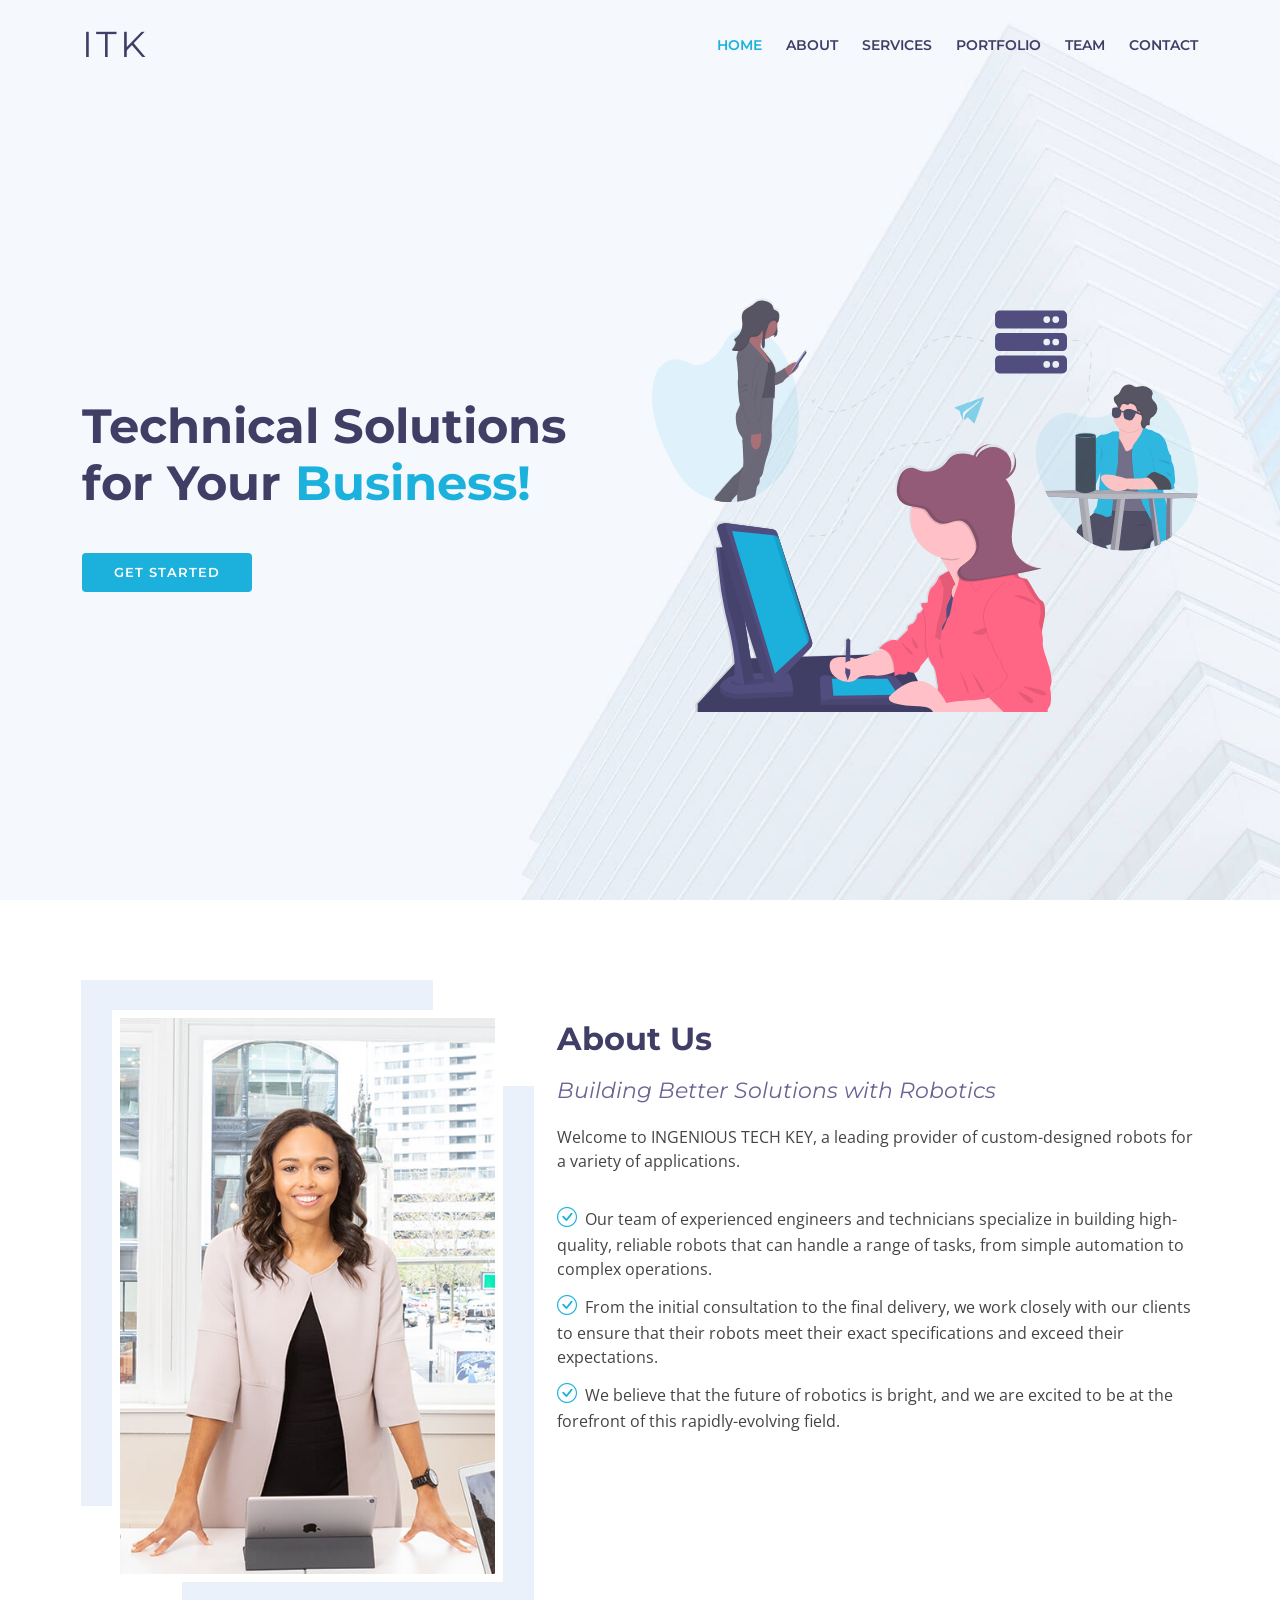
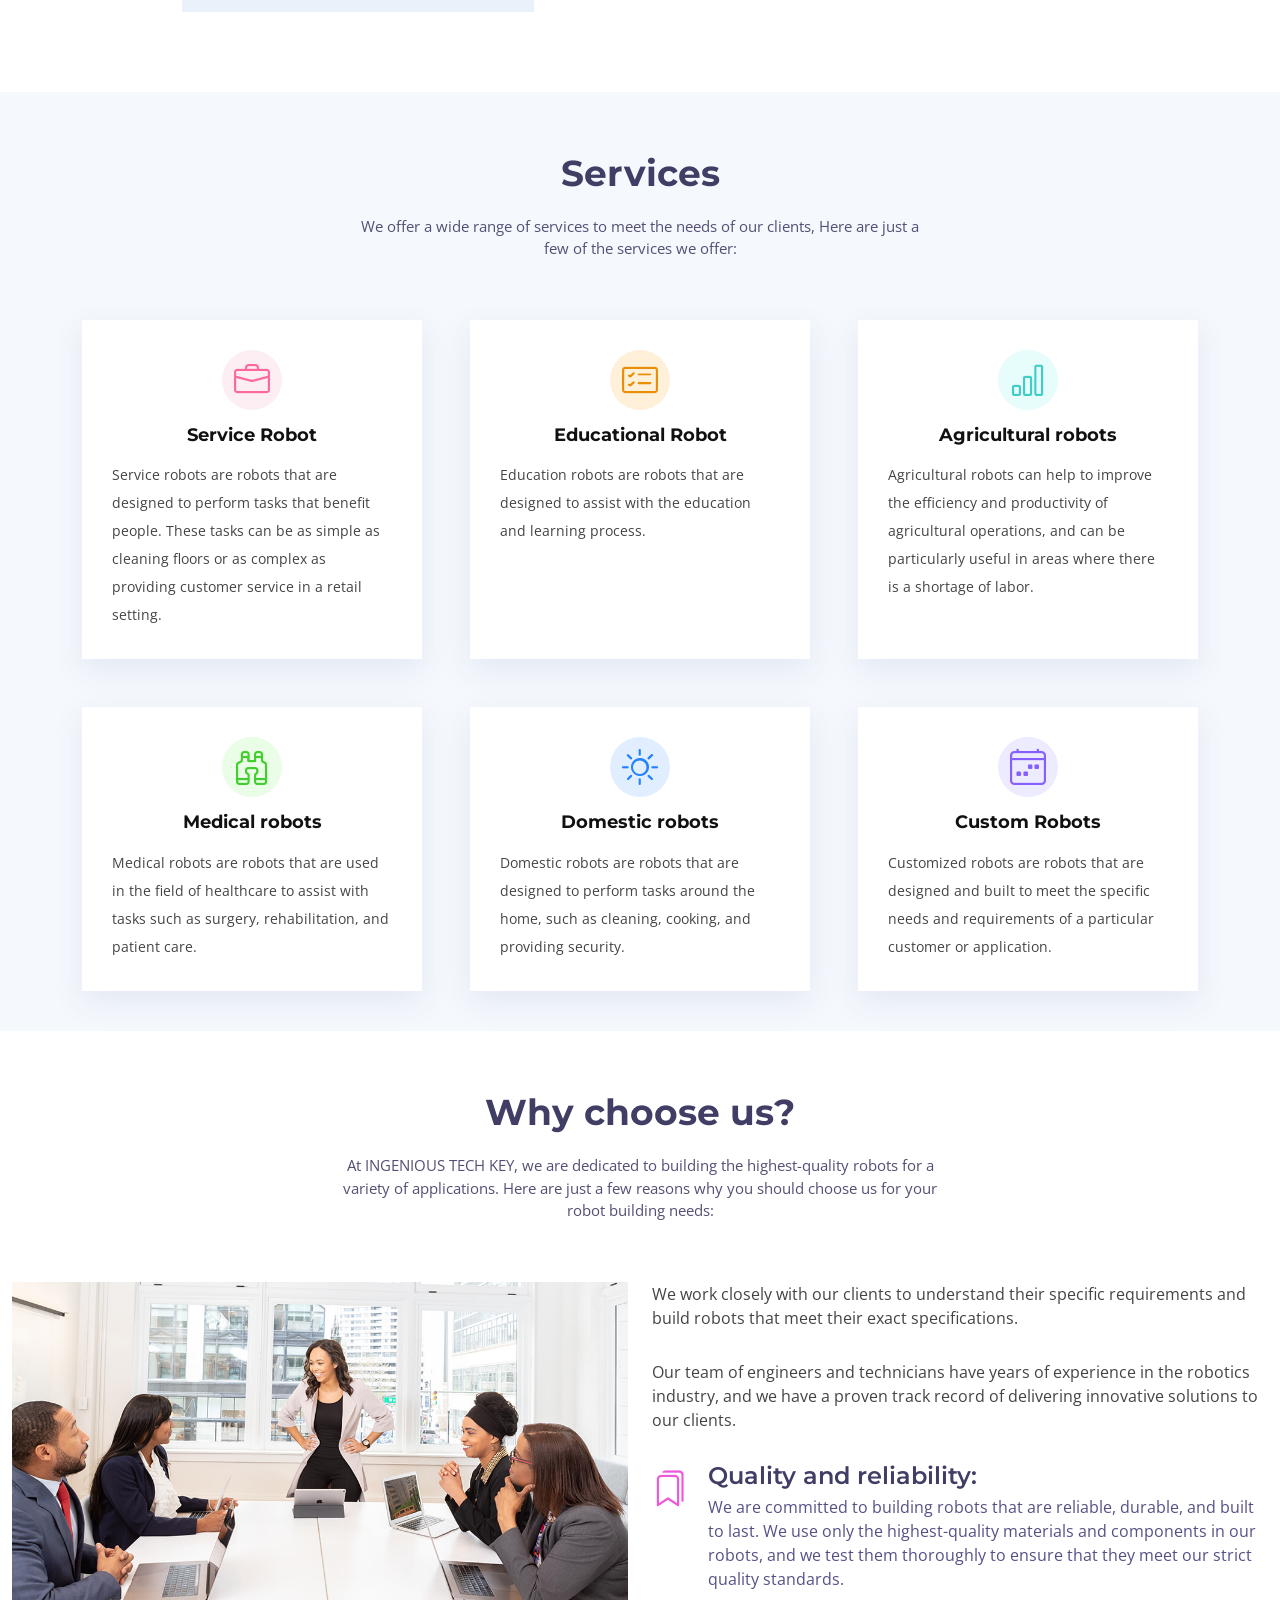
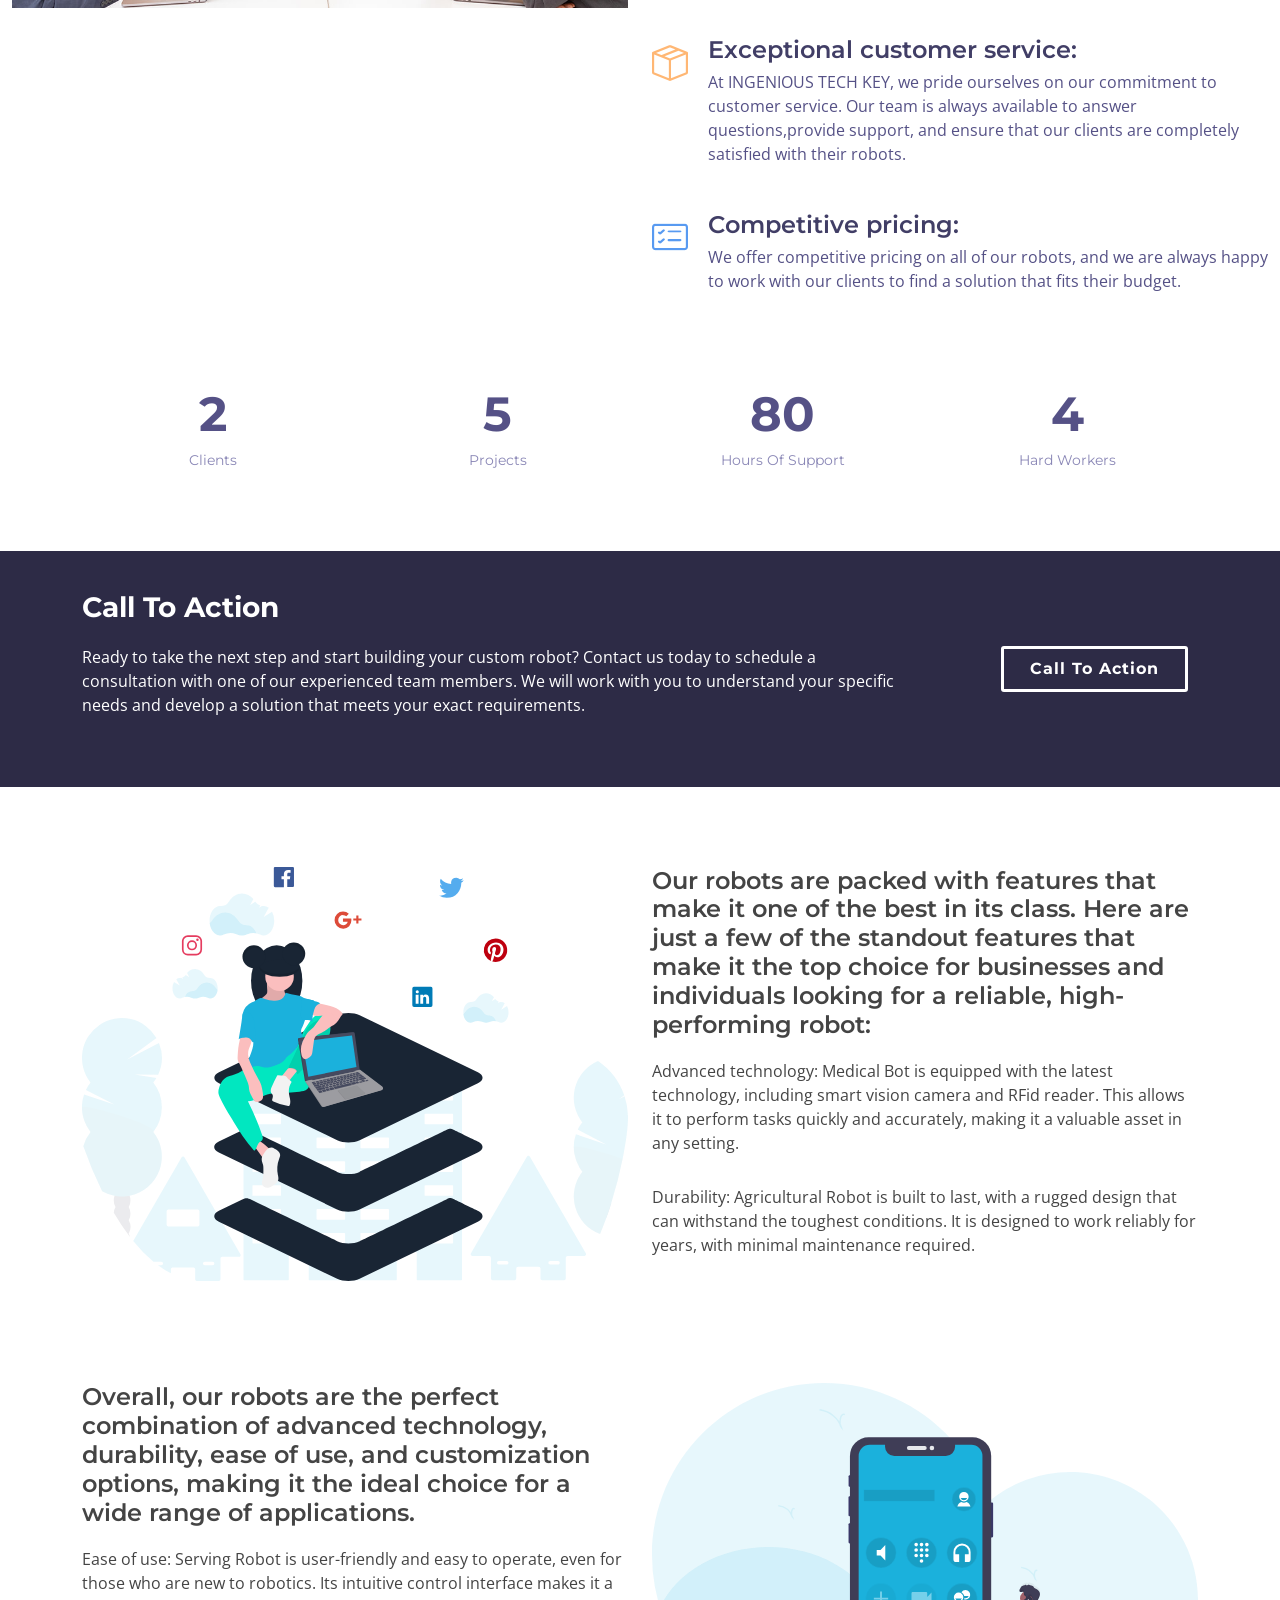
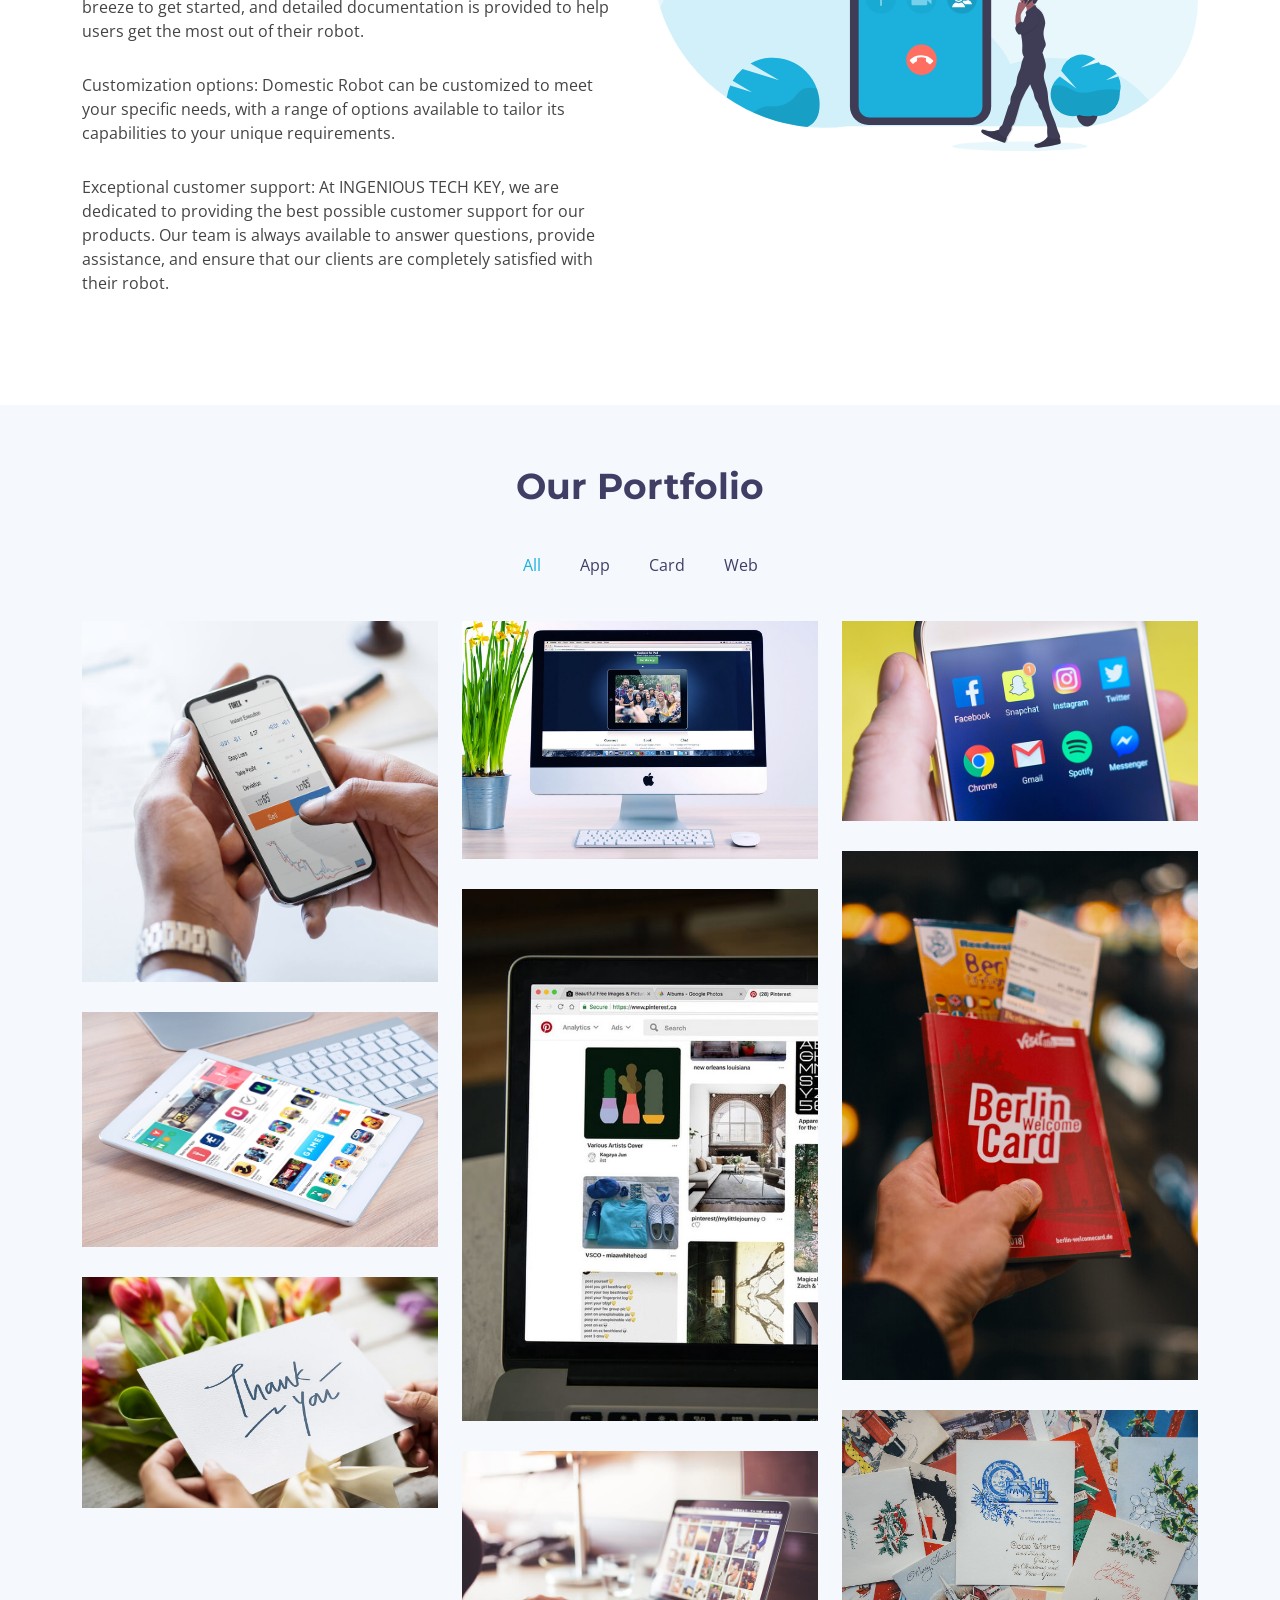
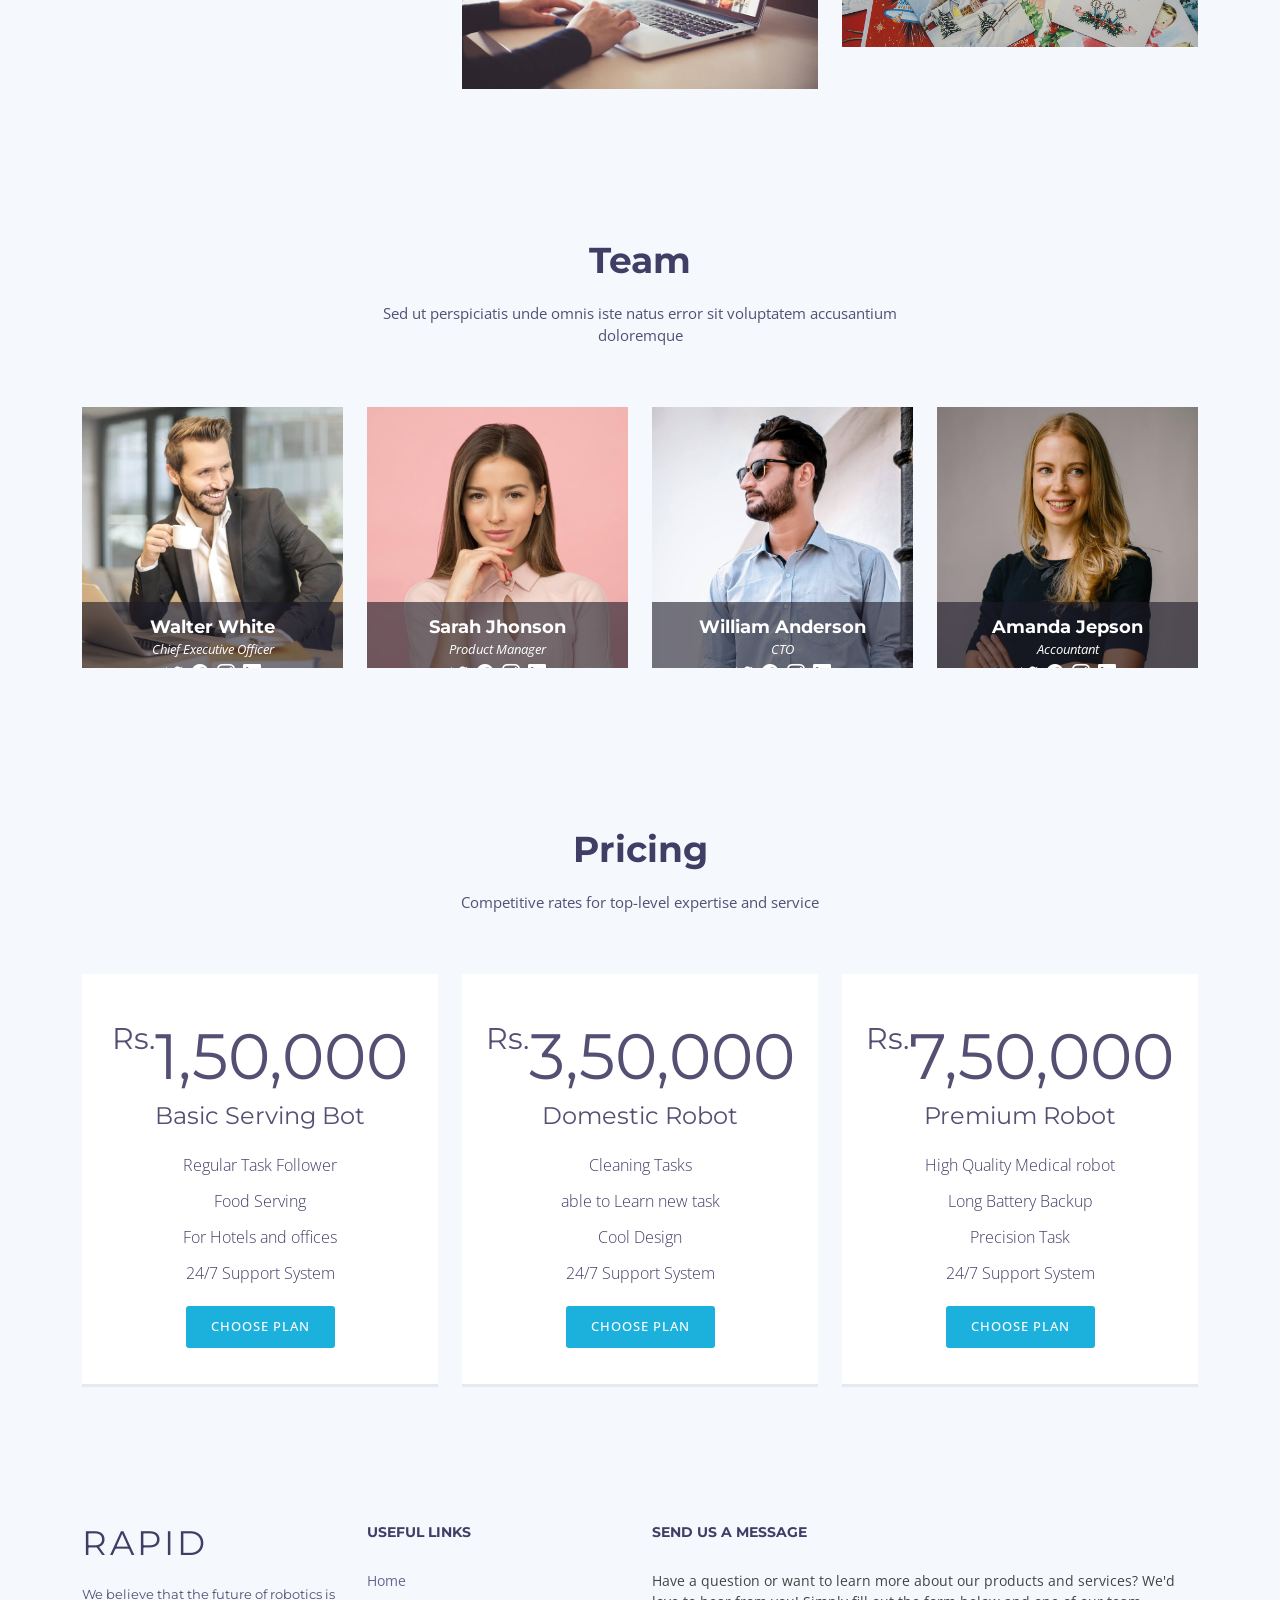
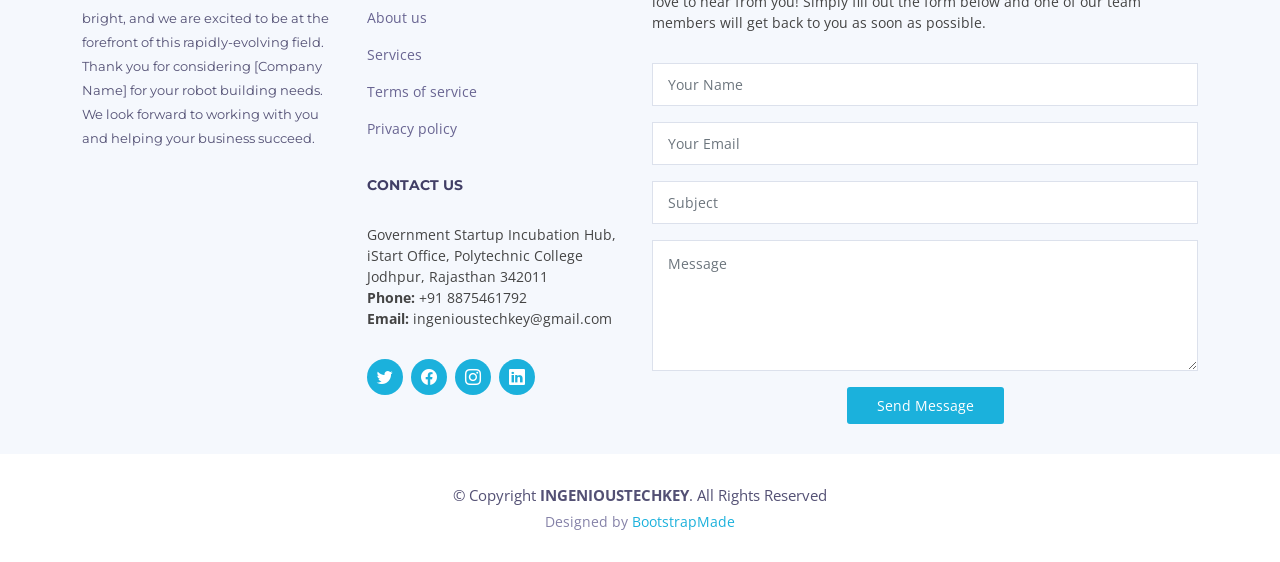
==== commit 19f774fd: "Update index.html" ====
--- a/index.html
+++ b/index.html
@@ -56,13 +56,13 @@
         <i class="bi bi-list mobile-nav-toggle"></i>
       </nav><!-- .navbar -->
 
-      <div class="social-links">
+    <!--  <div class="social-links">
         <a href="#" class="twitter"><i class="bi bi-twitter"></i></a>
         <a href="#" class="facebook"><i class="bi bi-facebook"></i></a>
         <a href="#" class="linkedin"><i class="bi bi-linkedin"></i></a>
         <a href="#" class="instagram"><i class="bi bi-instagram"></i></a>
       </div>
-
+  -->
     </div>
   </header><!-- End Header -->
 
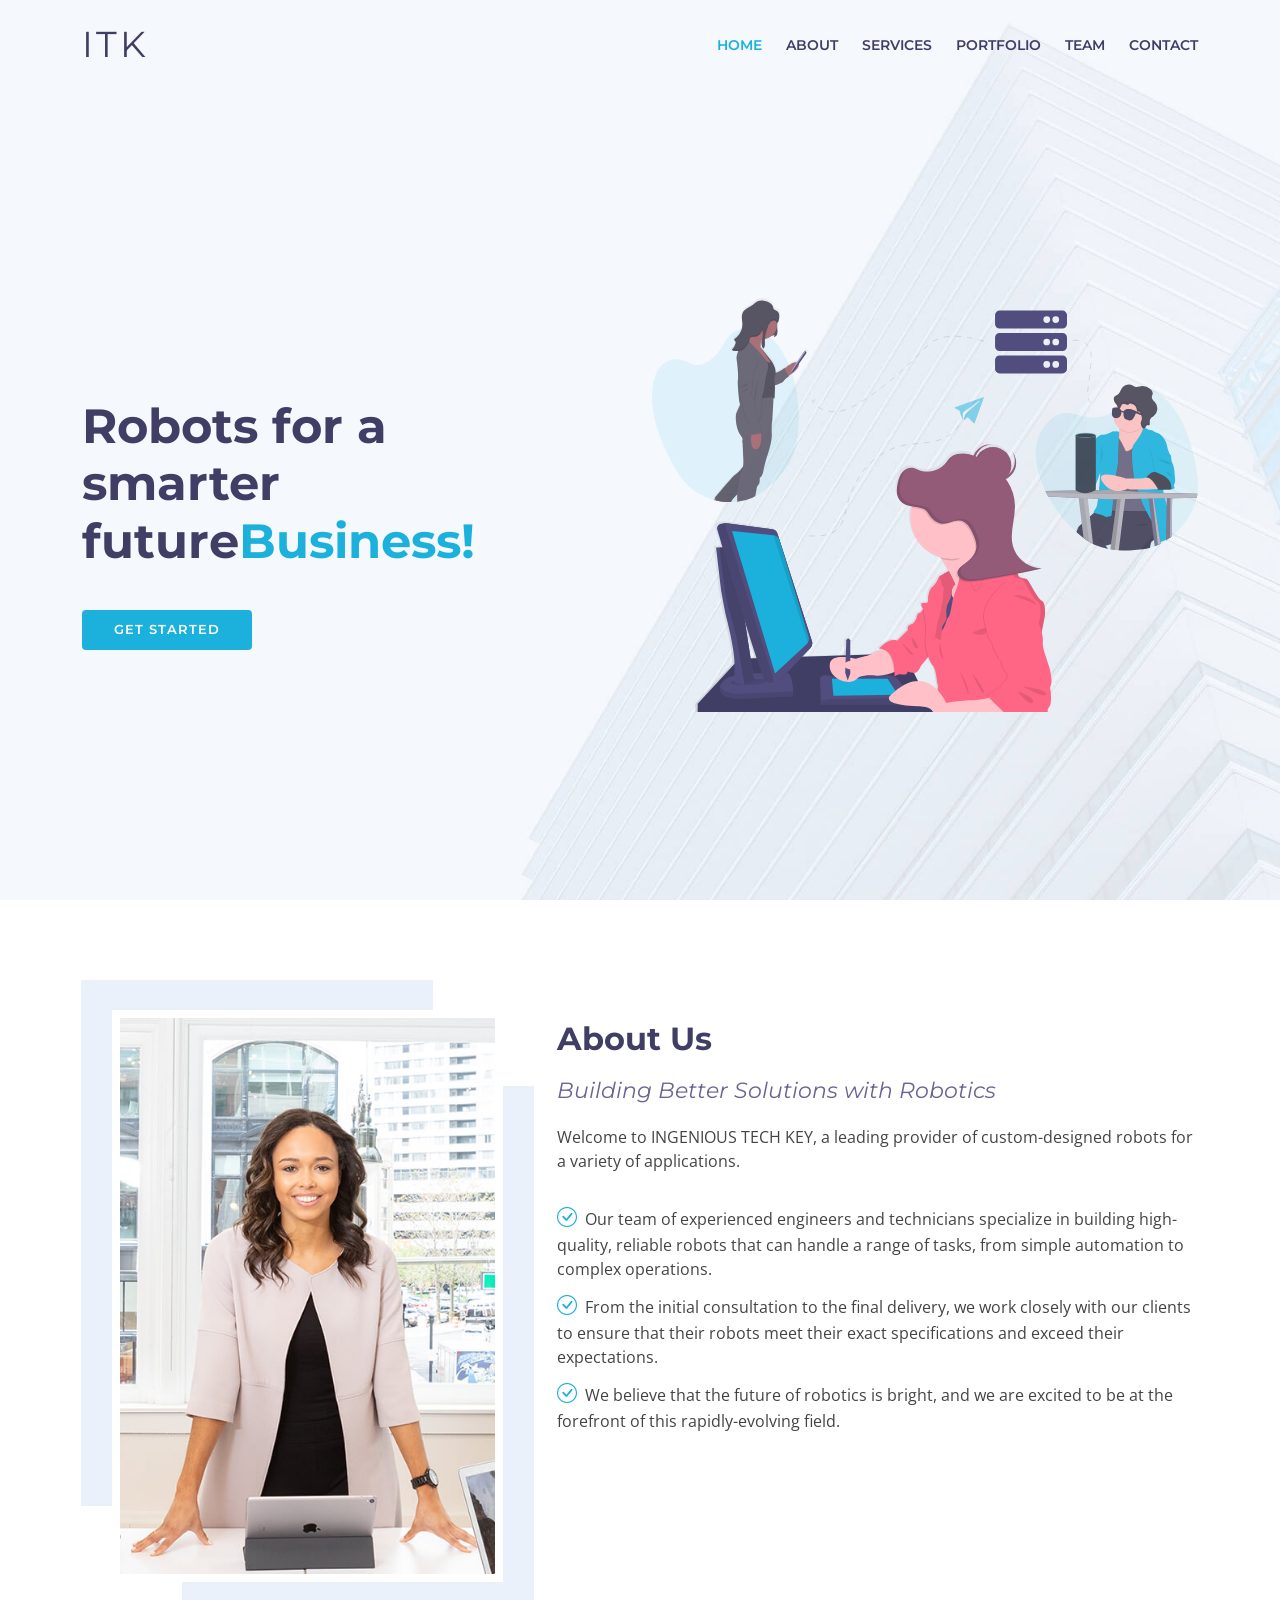
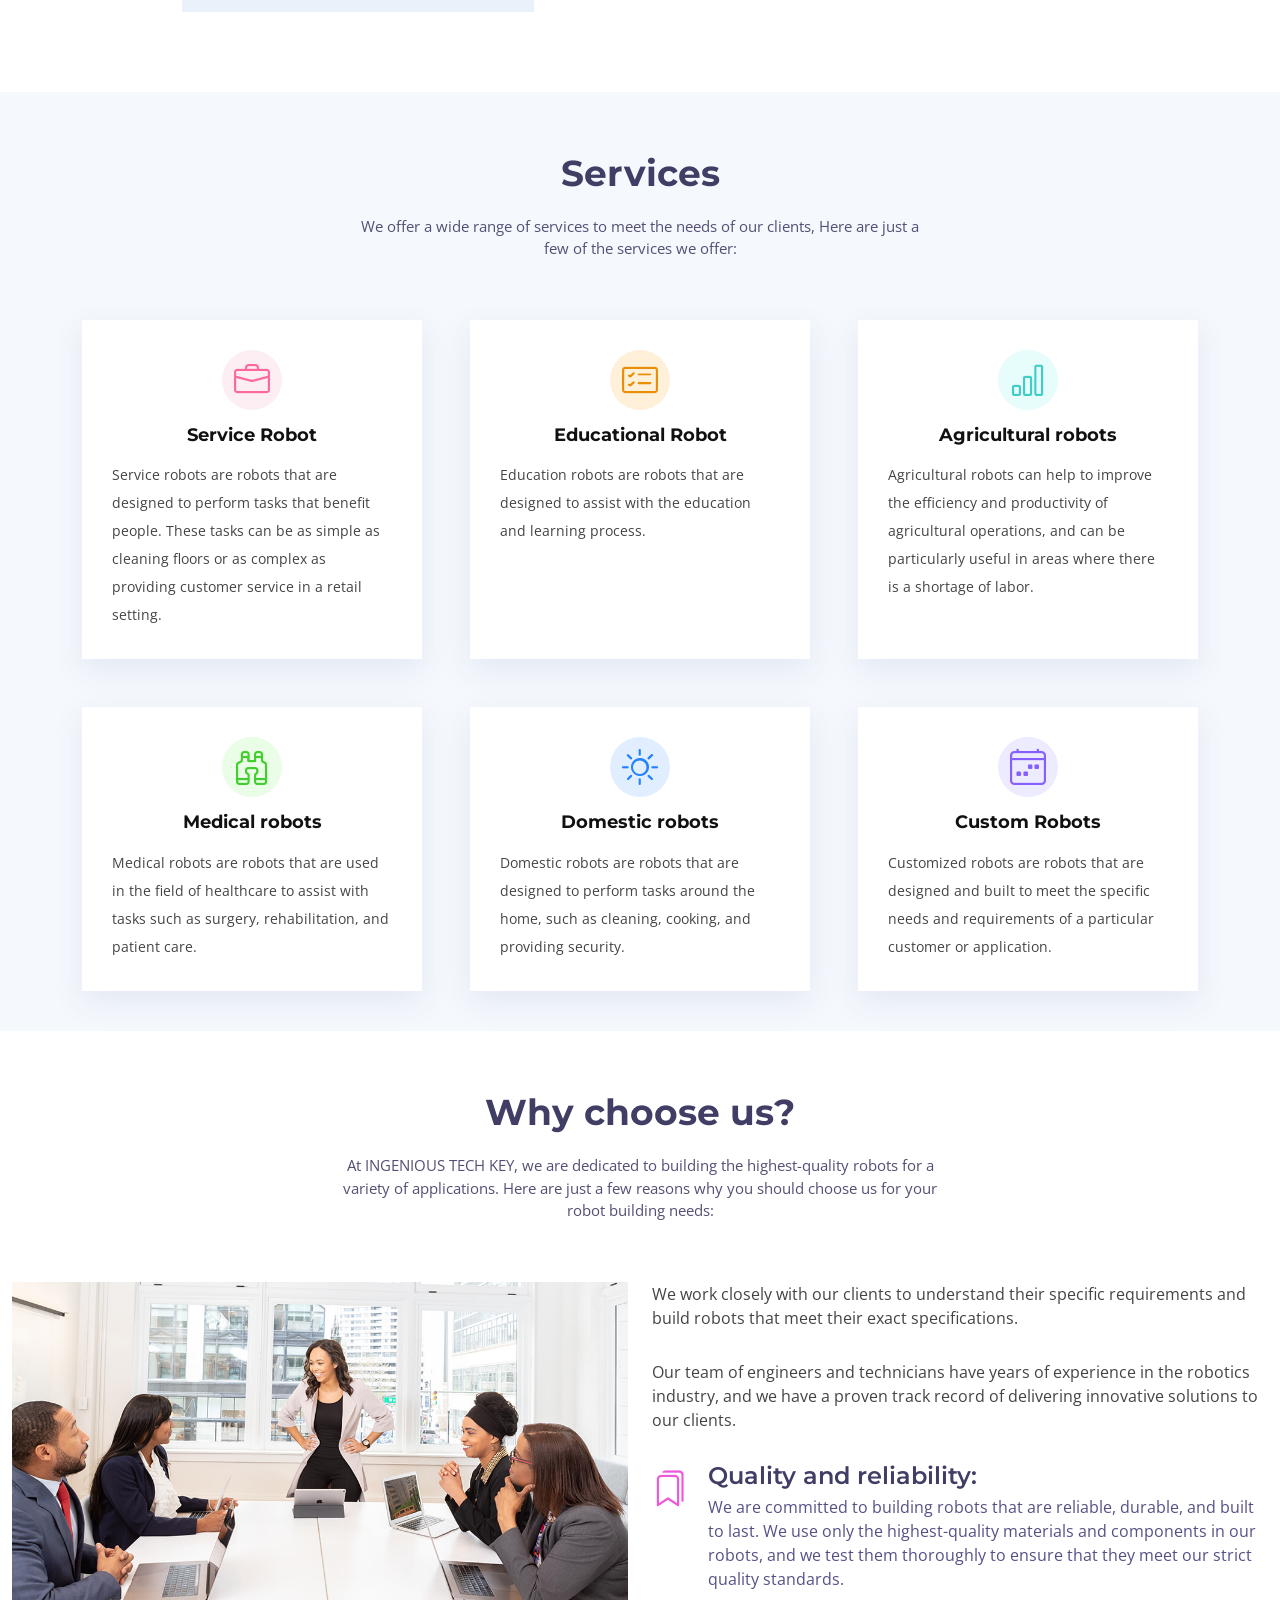
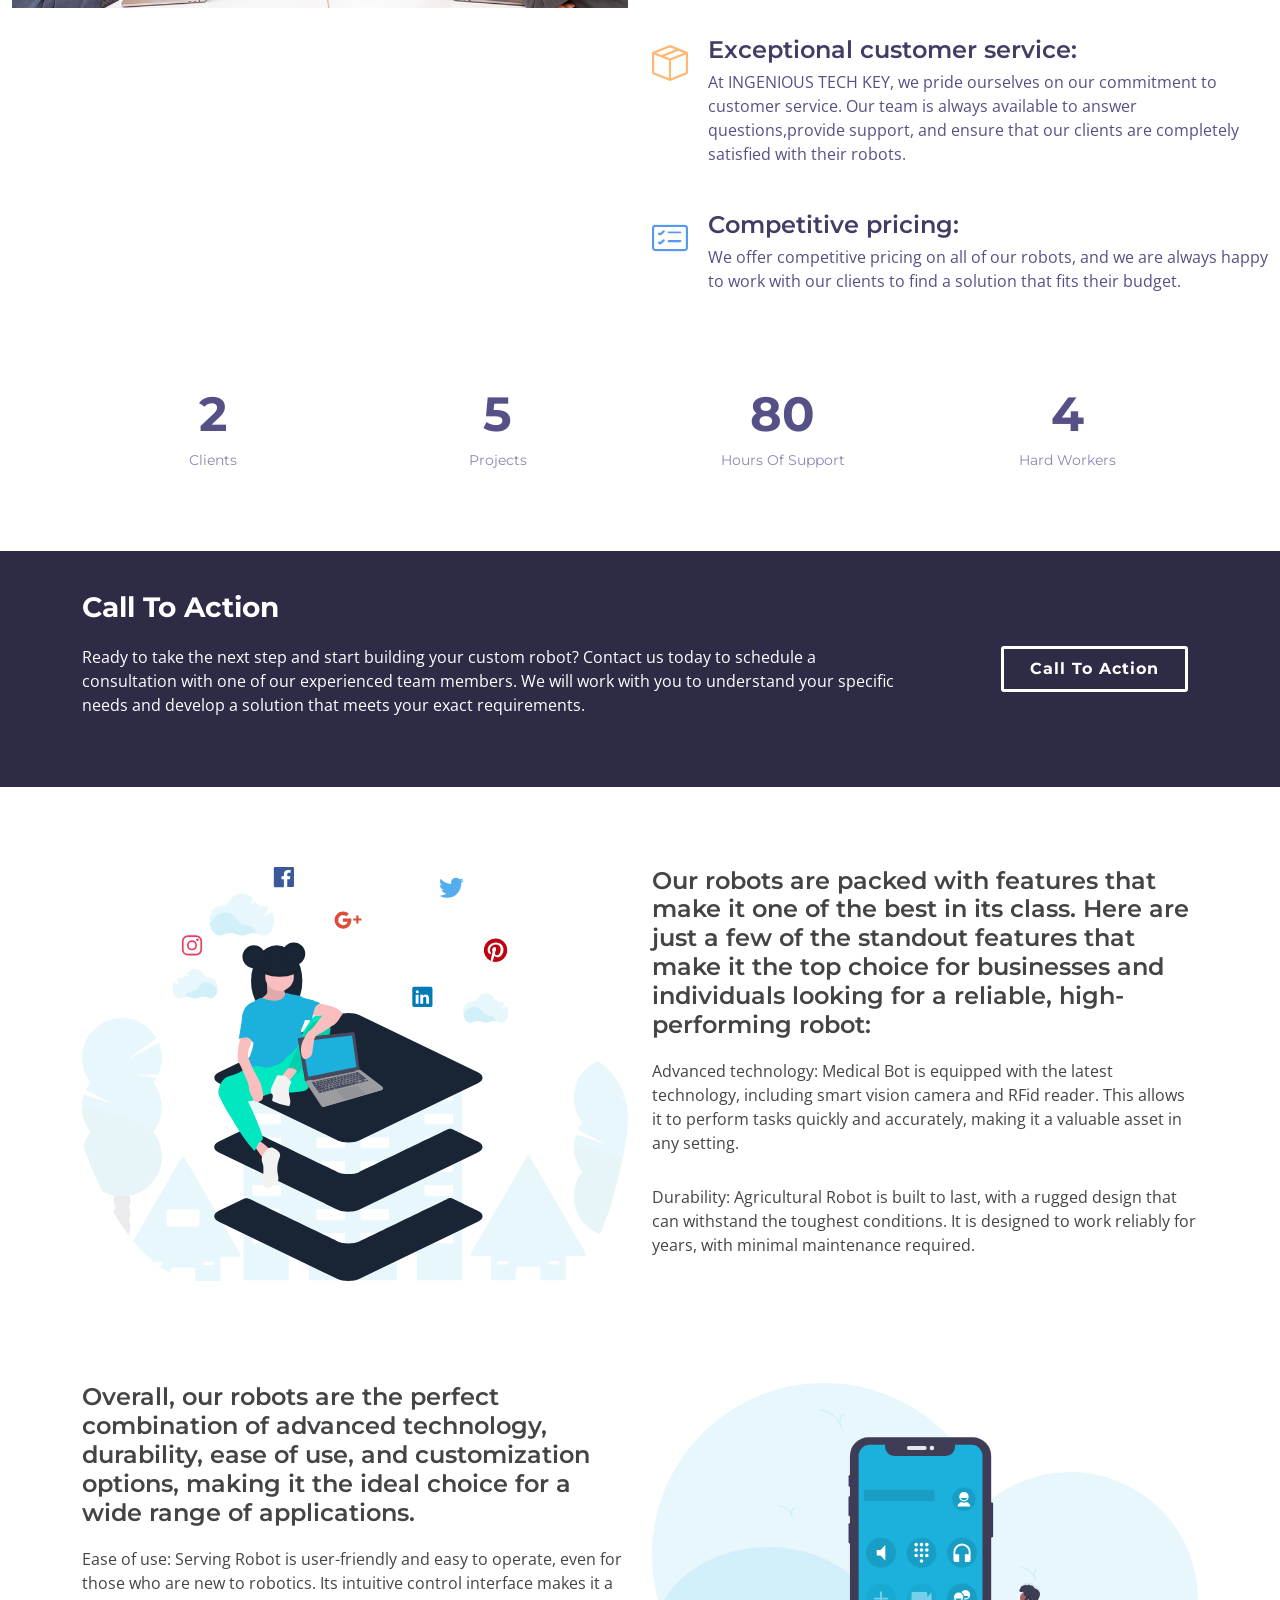
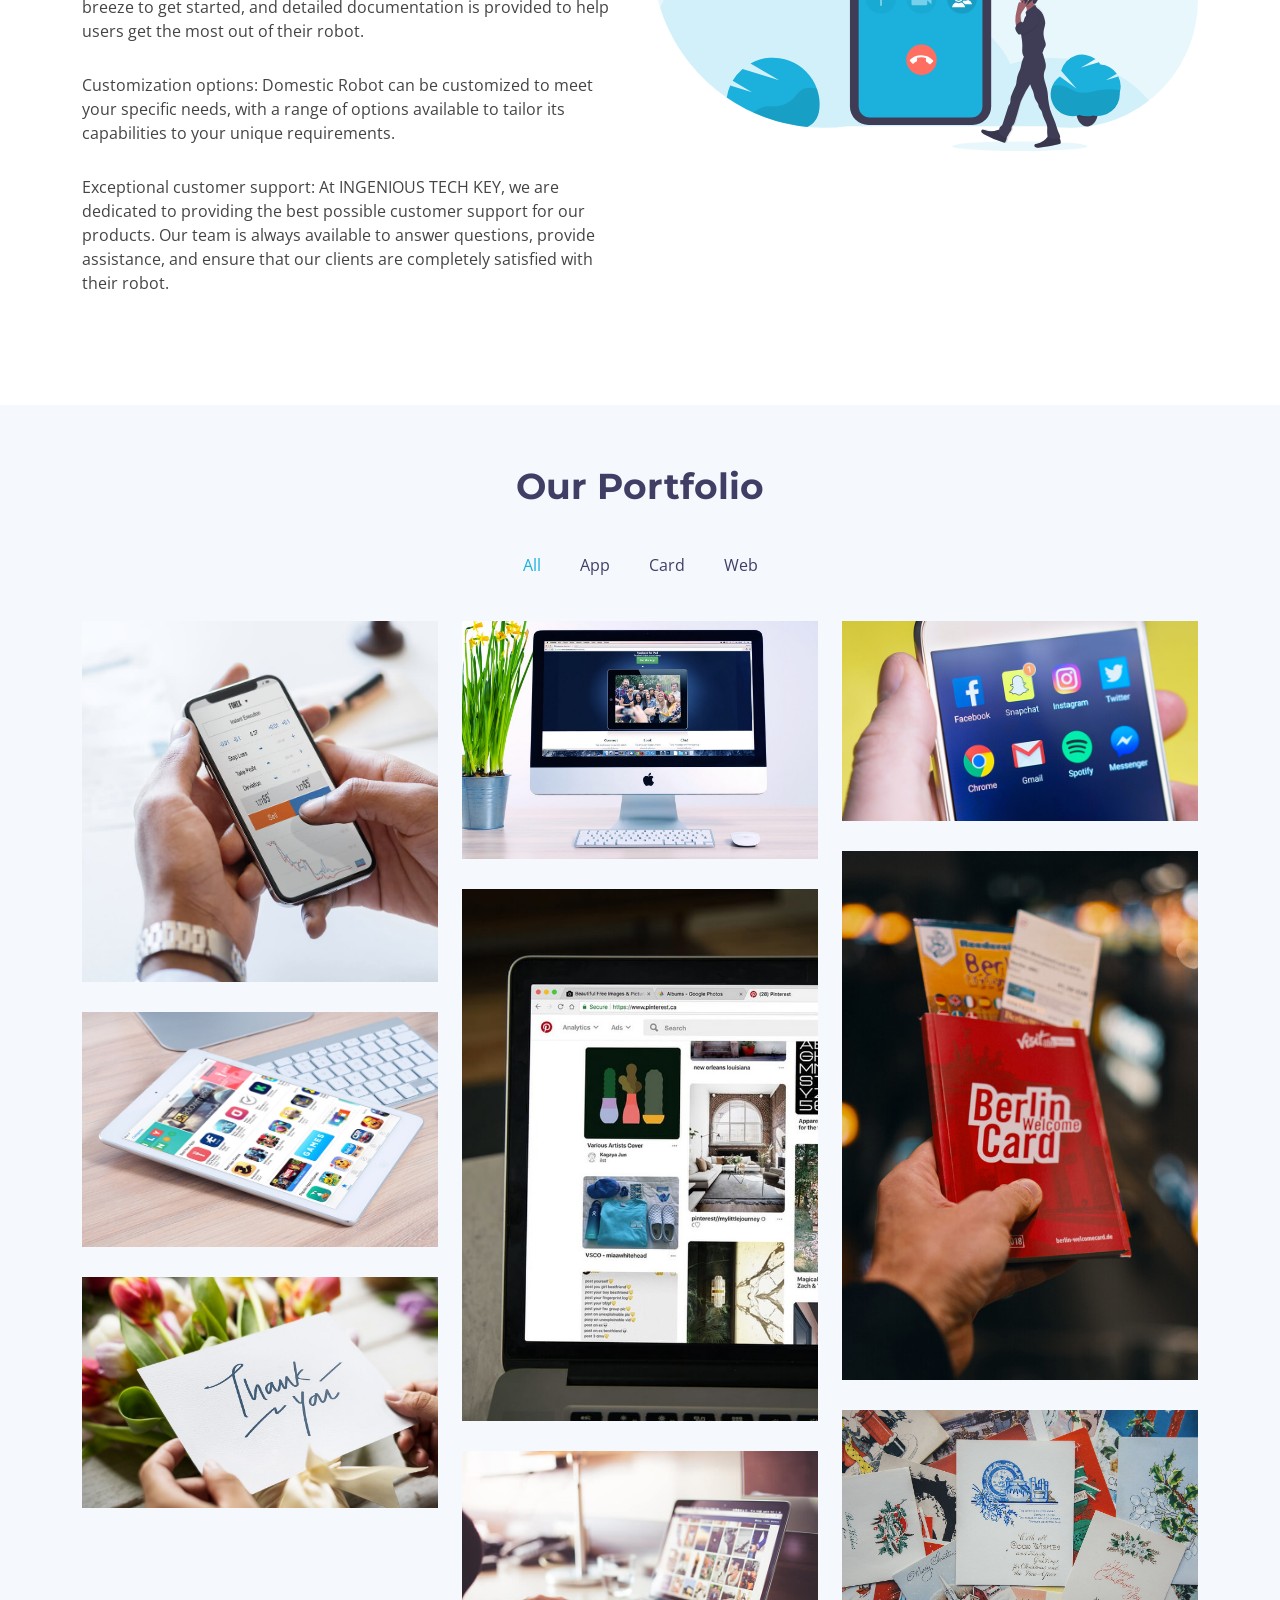
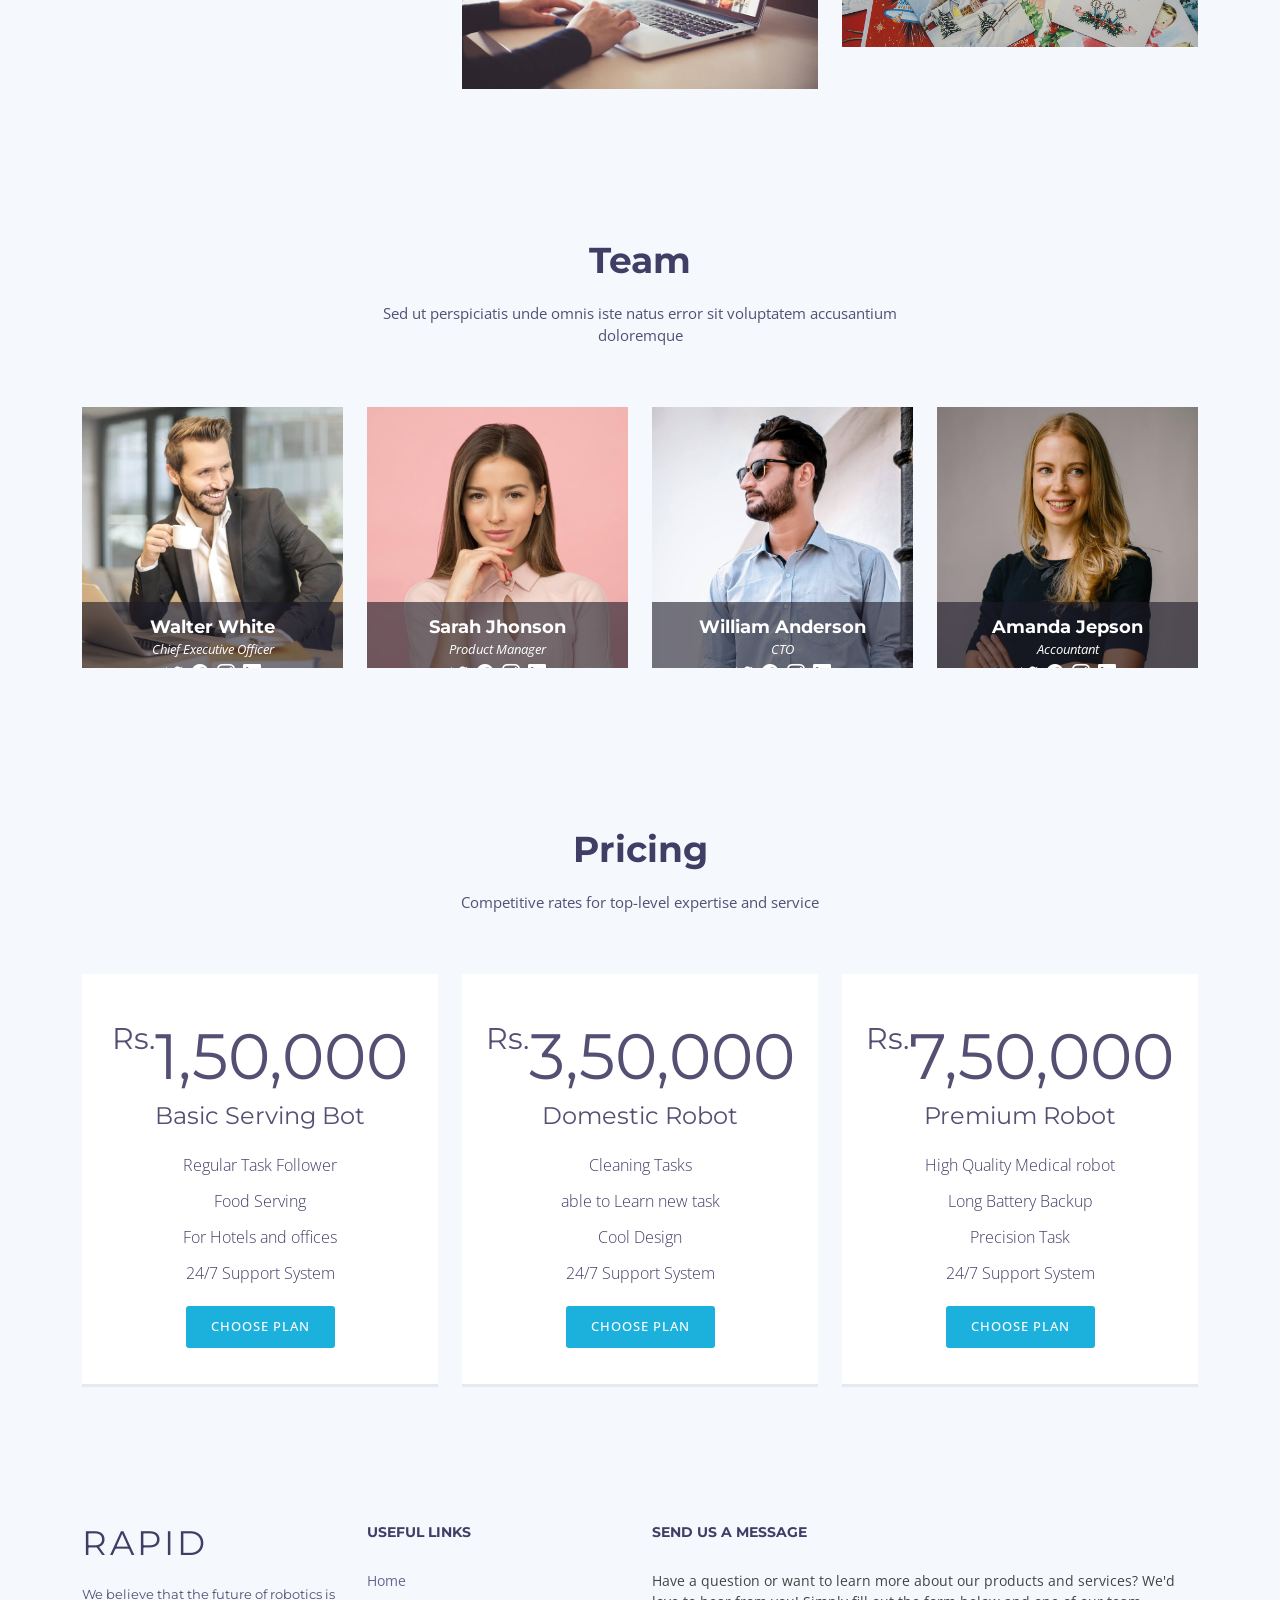
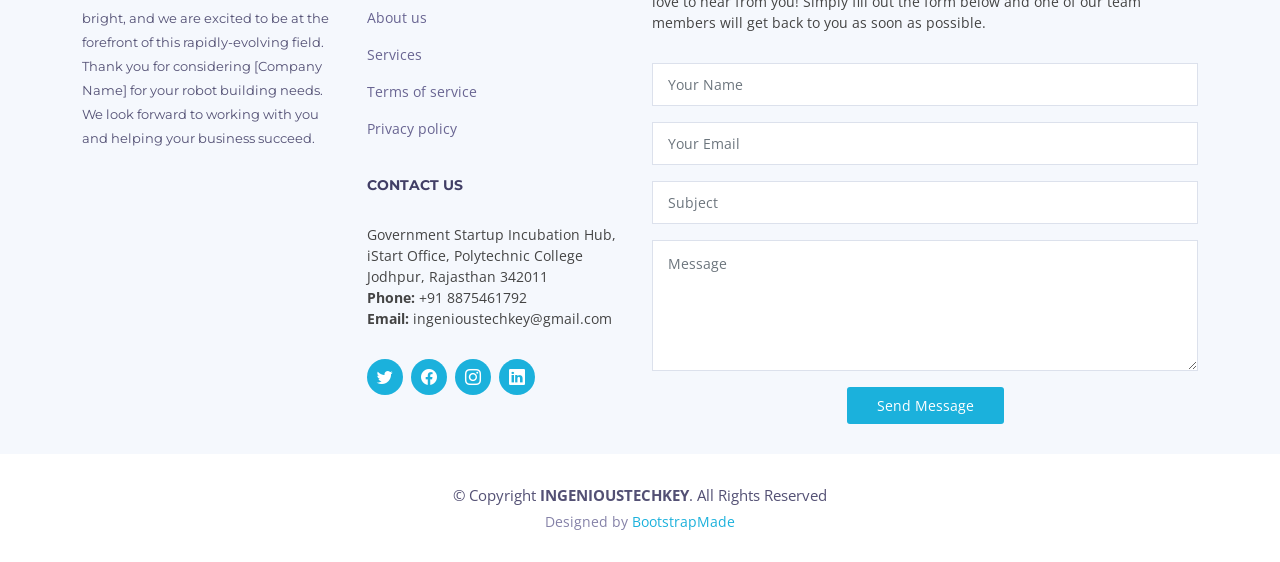
==== commit 9f3a4b44: "Update index.html" ====
--- a/index.html
+++ b/index.html
@@ -71,7 +71,7 @@
     <div class="container d-flex h-100">
       <div class="row justify-content-center align-self-center" data-aos="fade-up">
         <div class="col-lg-6 intro-info order-lg-first order-last" data-aos="zoom-in" data-aos-delay="100">
-          <h2>Technical Solutions<br>for Your <span>Business!</span></h2>
+          <h2>Robots for a <br>smarter future<span>Business!</span></h2>
           <div>
             <a href="#about" class="btn-get-started scrollto">Get Started</a>
           </div>
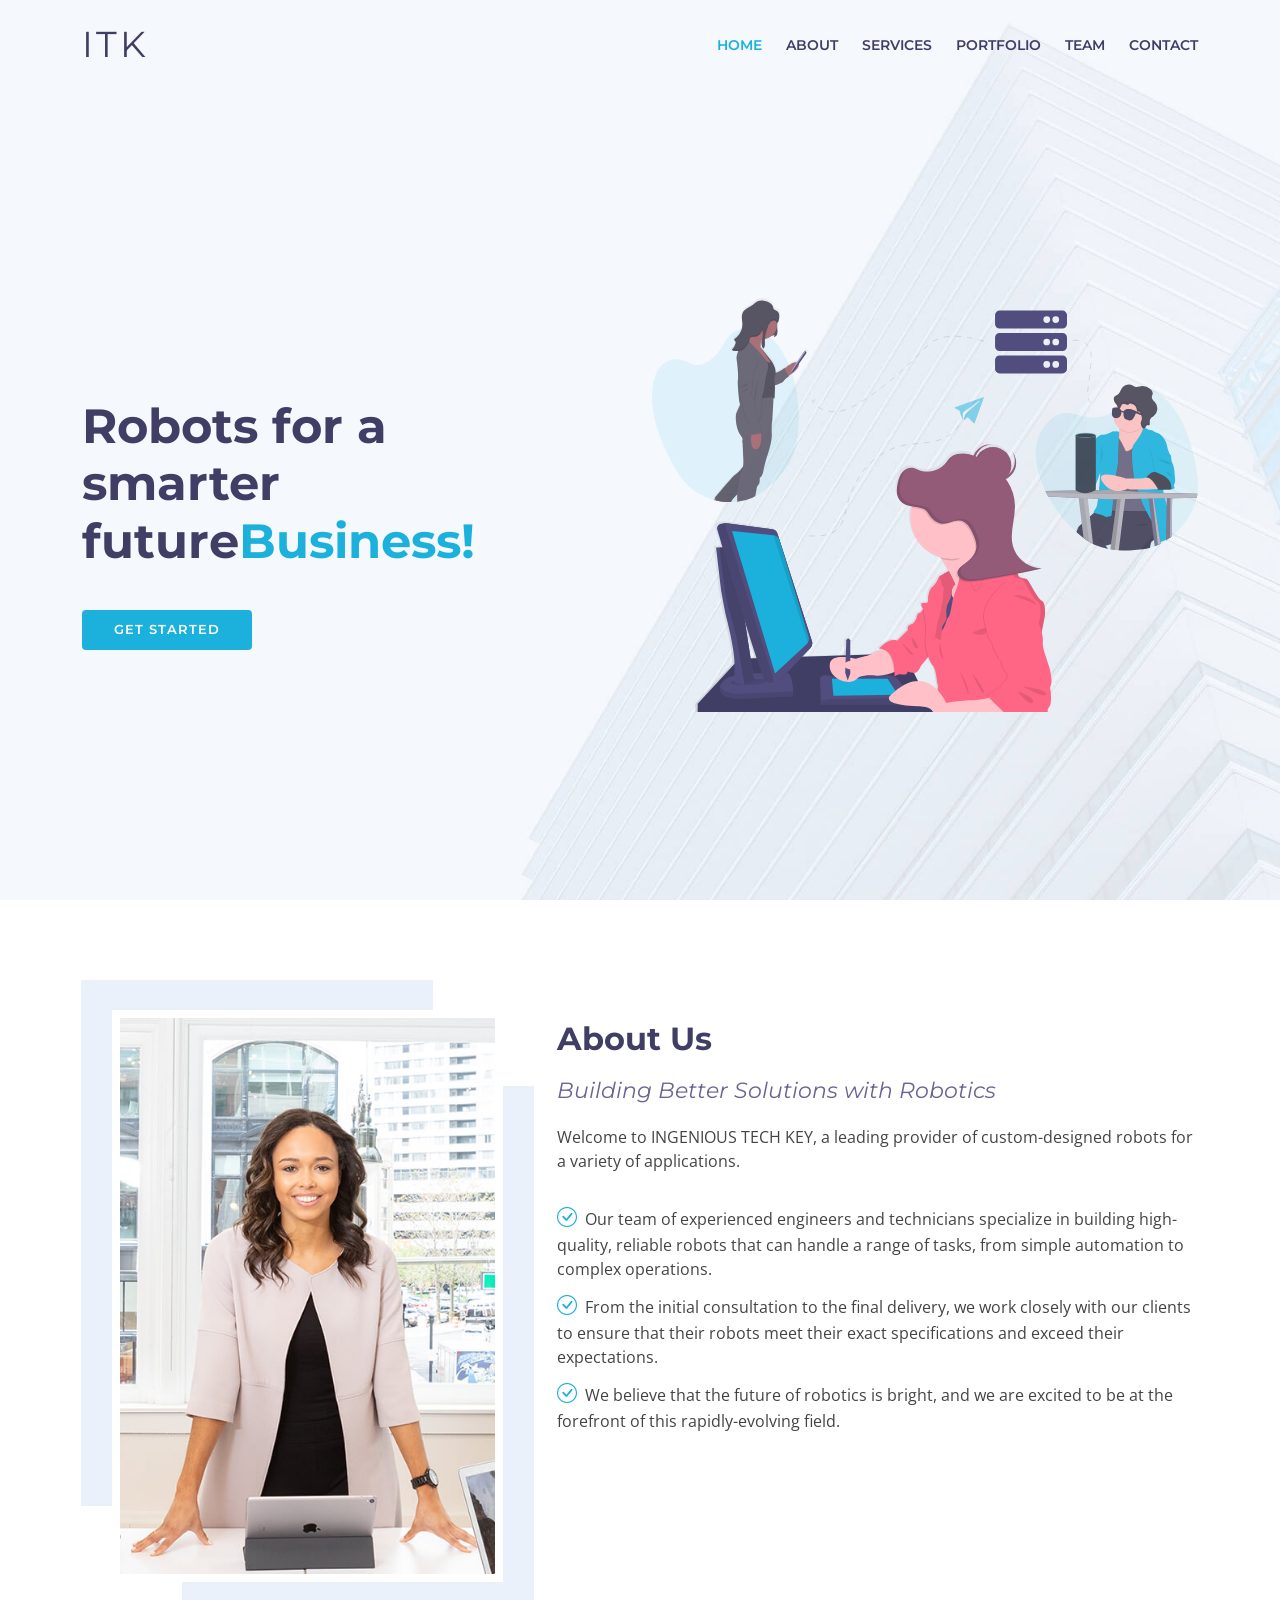
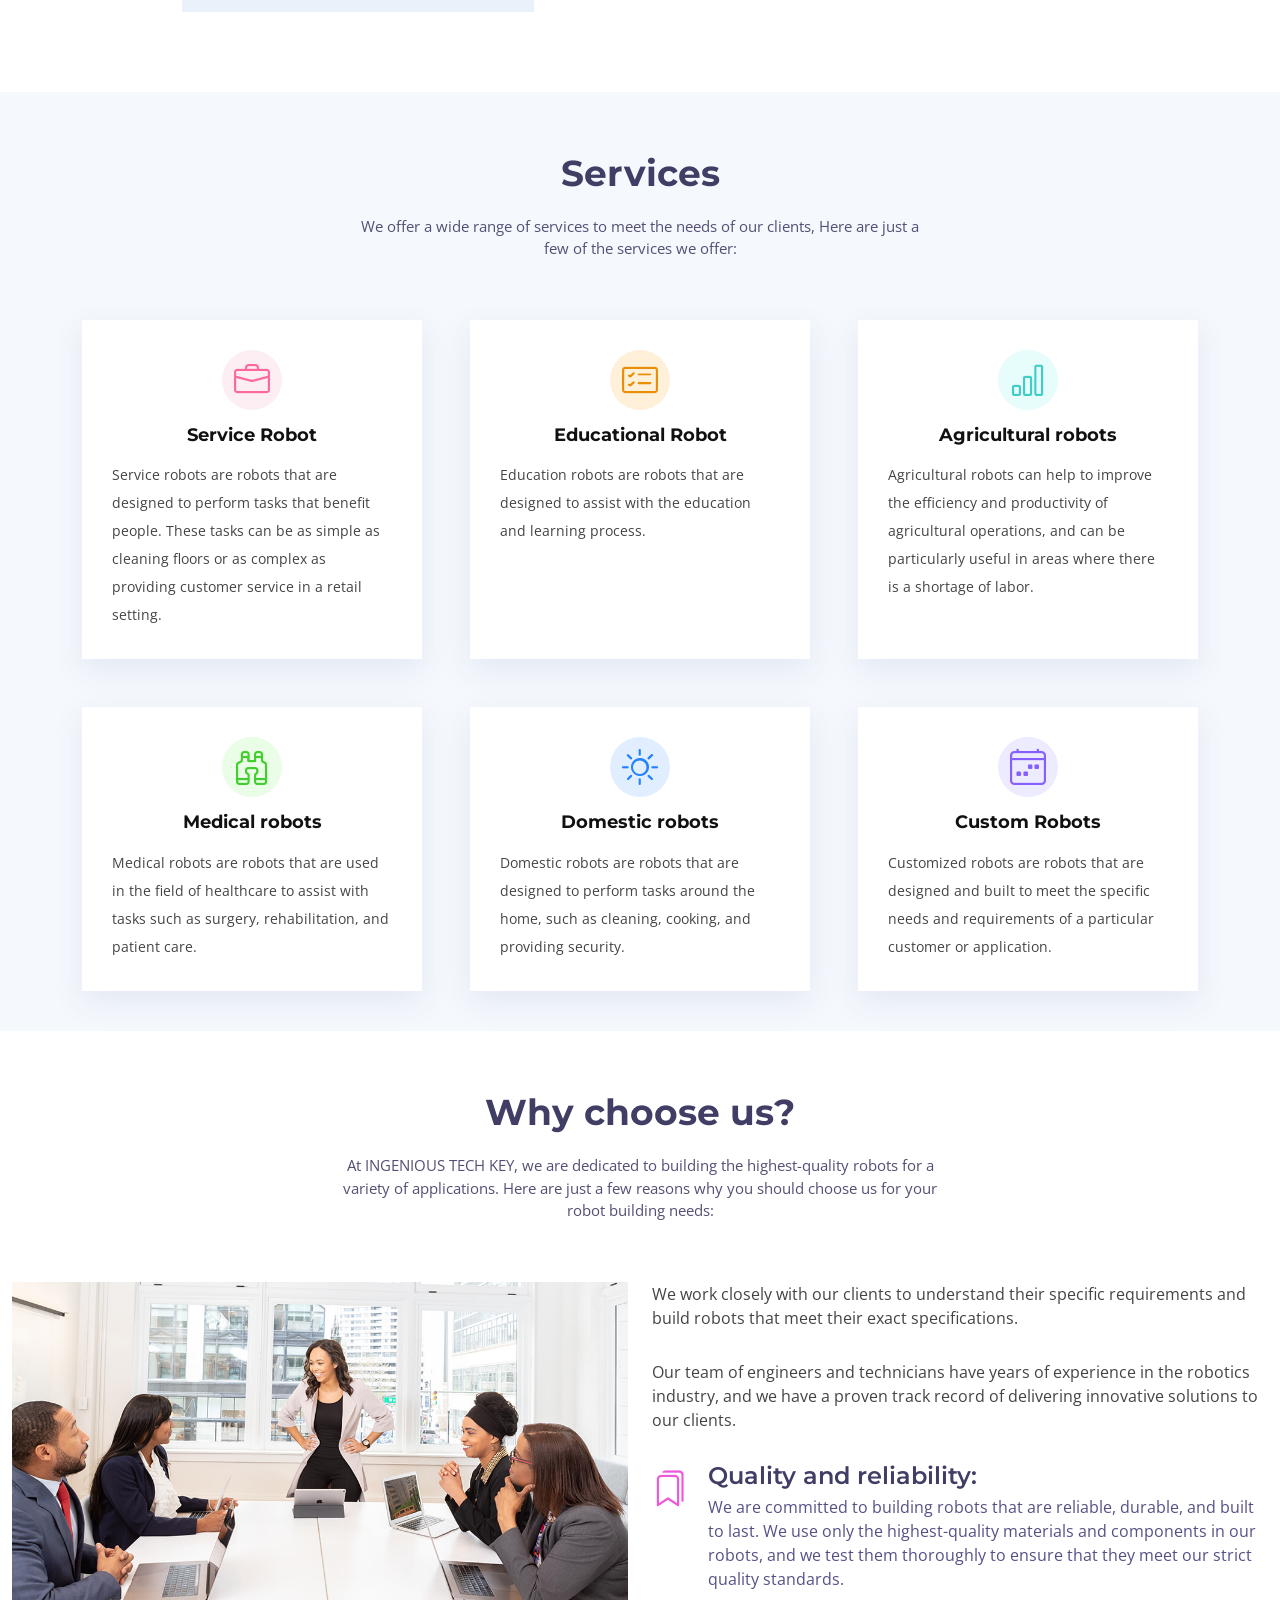
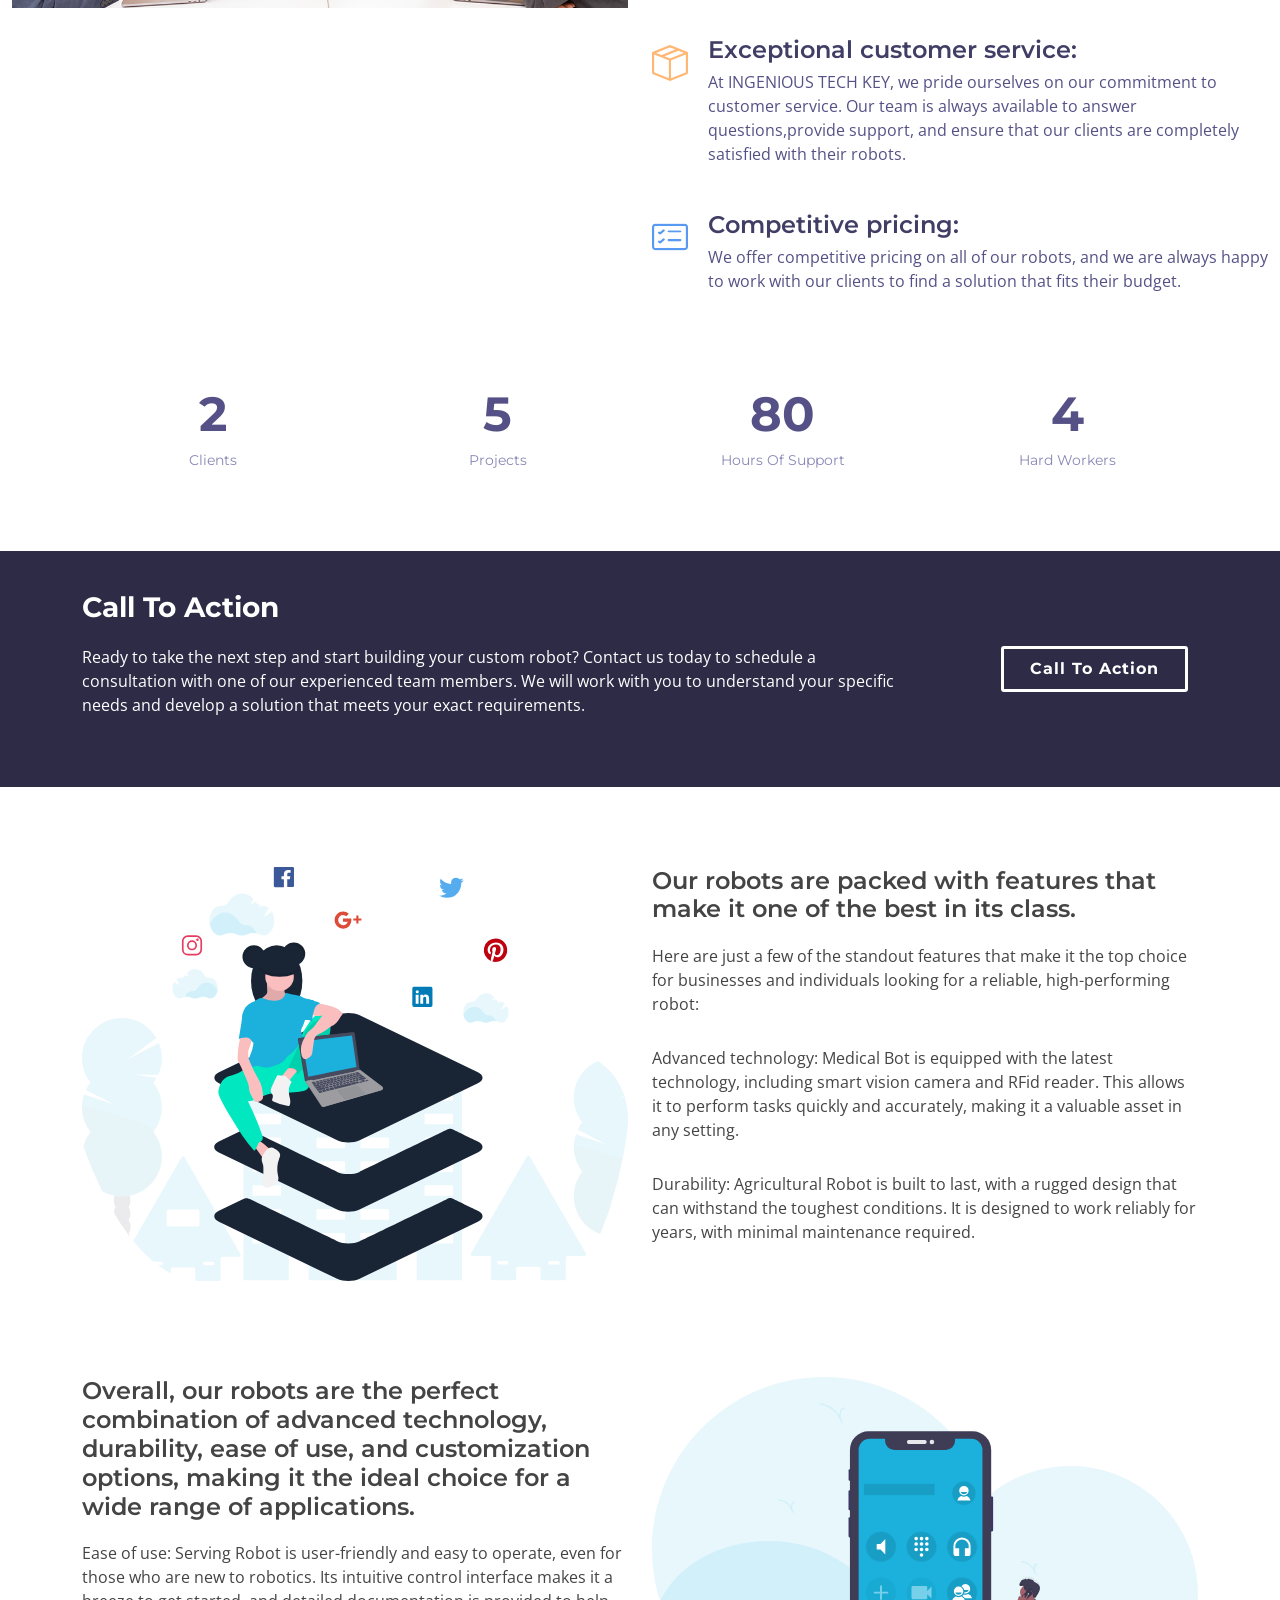
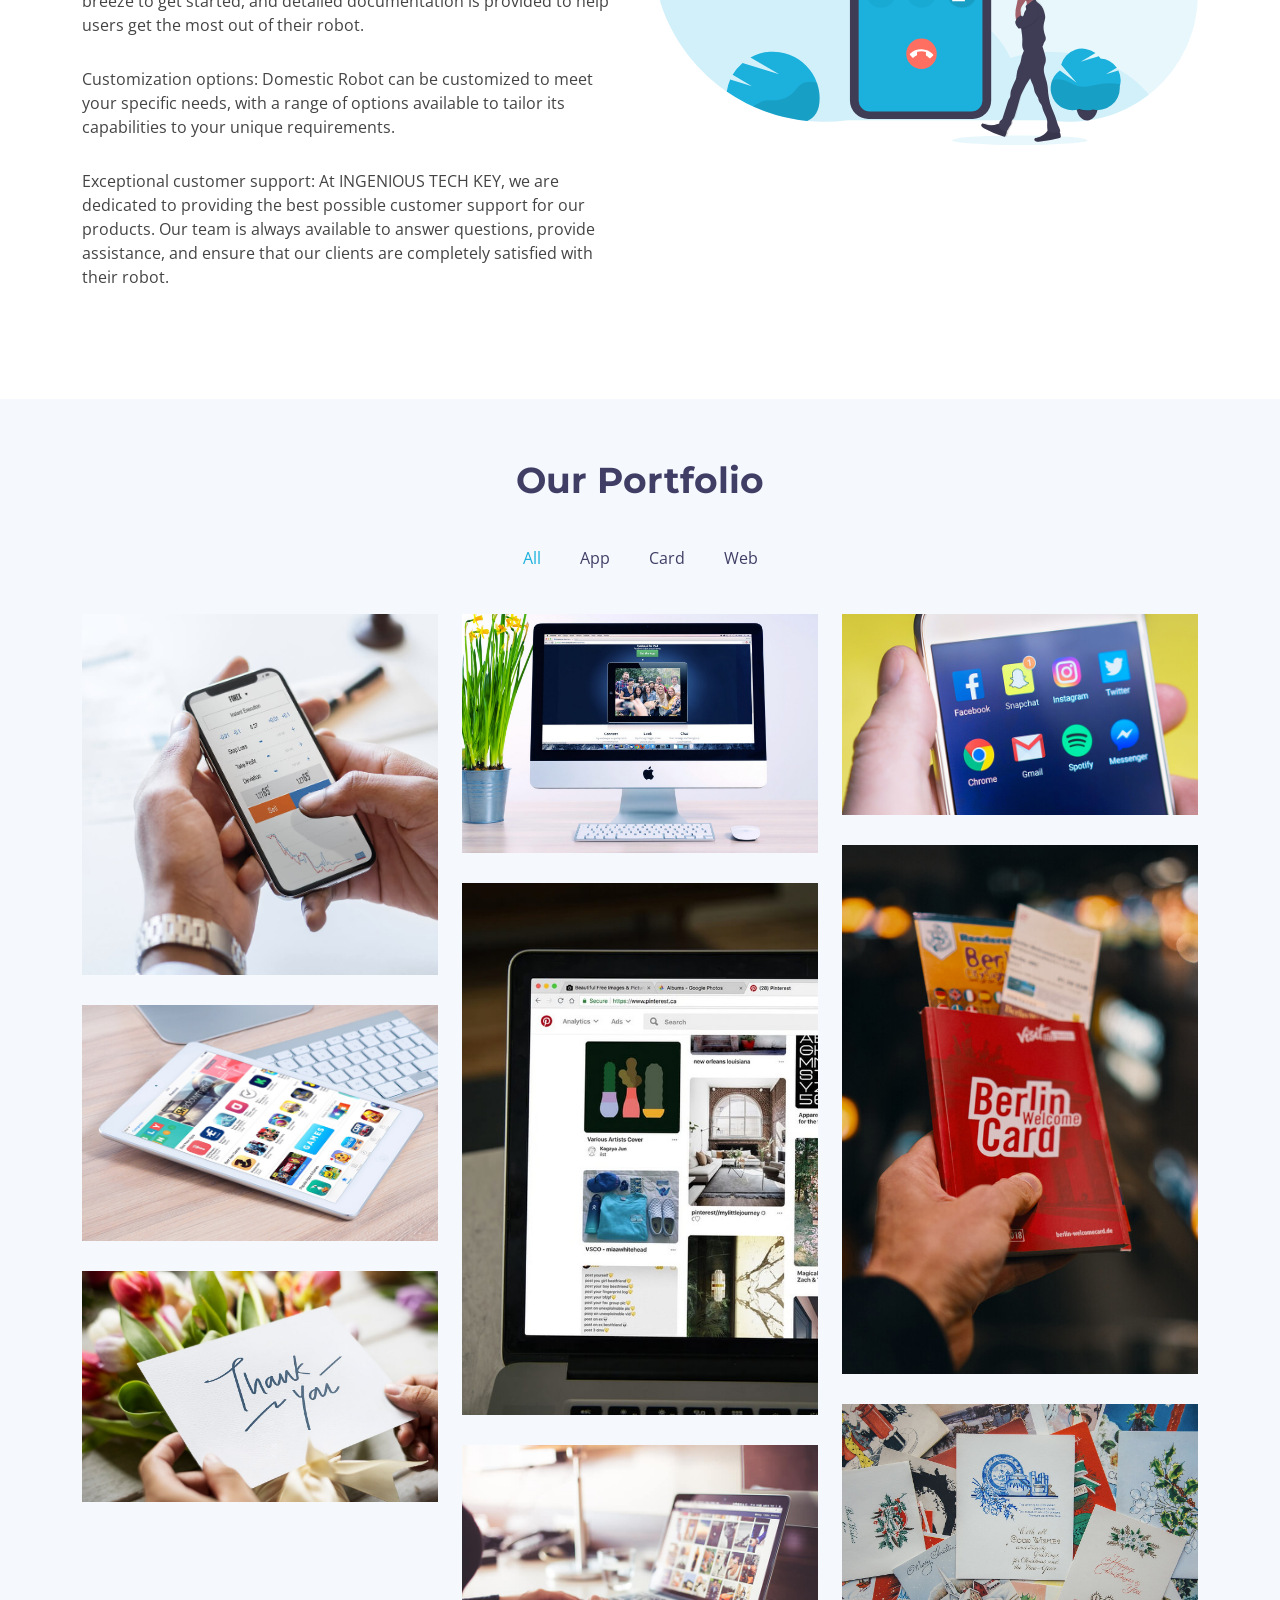
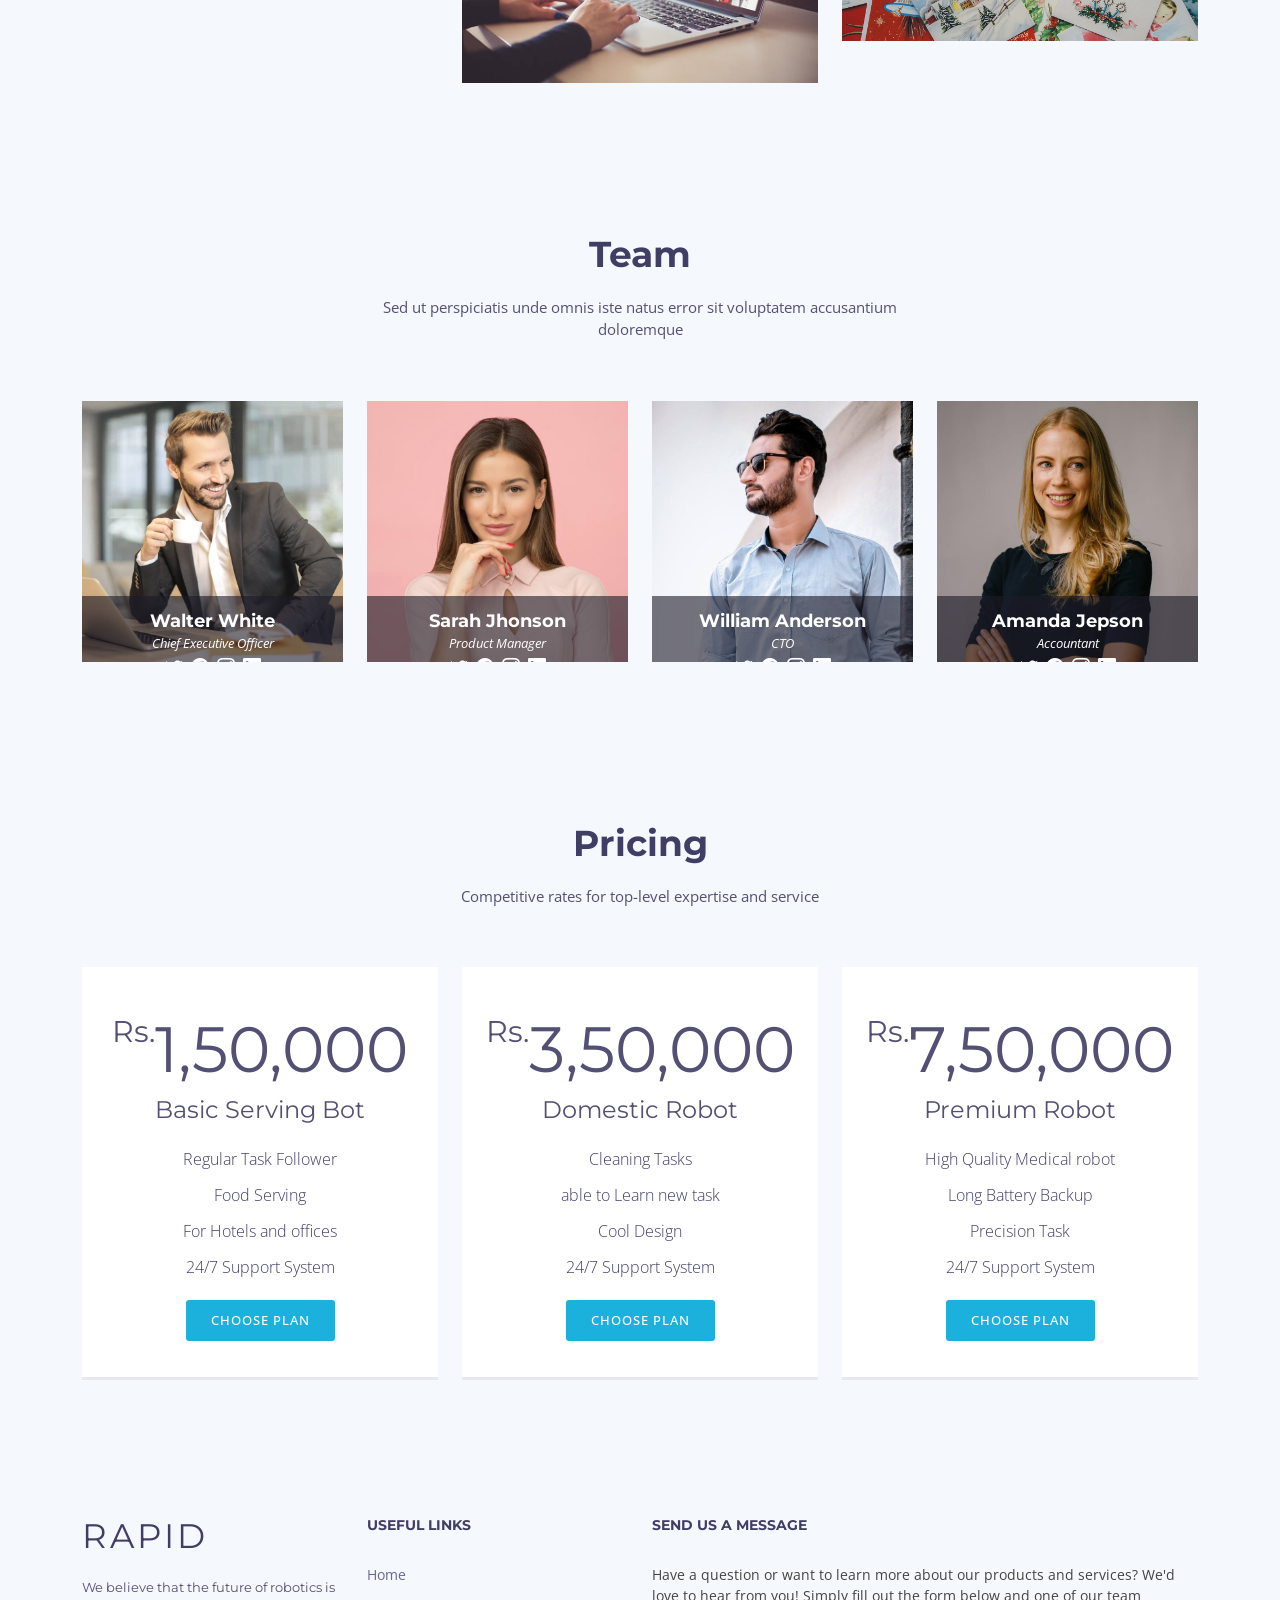
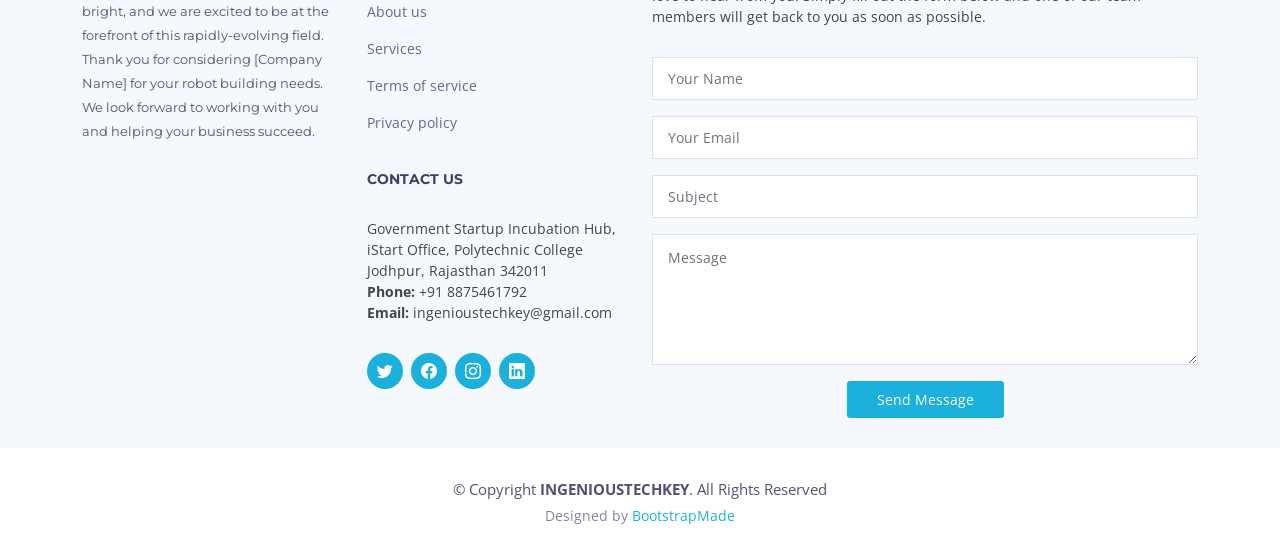
==== commit 29e6a5b8: "Update index.html" ====
--- a/index.html
+++ b/index.html
@@ -281,10 +281,11 @@
             <img src="assets/img/features-1.svg" class="img-fluid" alt="">
           </div>
           <div class="col-lg-6 wow fadeInUp pt-5 pt-lg-0" data-aos="fade-left" data-aos-delay="150">
-            <h4>Our robots are packed with features that make it one of the best in its class. Here are just a few of the standout features that make it the top choice for businesses and individuals looking for a reliable, high-performing robot:</h4>
+            <h4>Our robots are packed with features that make it one of the best in its class. </h4>
             <p>
-              Advanced technology: Medical Bot is equipped with the latest technology, including smart vision camera and RFid reader. This allows it to perform tasks quickly and accurately, making it a valuable asset in any setting.
-            </p>
+              Here are just a few of the standout features that make it the top choice for businesses and individuals looking for a reliable, high-performing robot: </p>
+            <p>Advanced technology: Medical Bot is equipped with the latest technology, including smart vision camera and RFid reader. This allows it to perform tasks quickly and accurately, making it a valuable asset in any setting.
+            </p>                                                                                                   
             <p>
               Durability: Agricultural Robot is built to last, with a rugged design that can withstand the toughest conditions. It is designed to work reliably for years, with minimal maintenance required.
             </p>
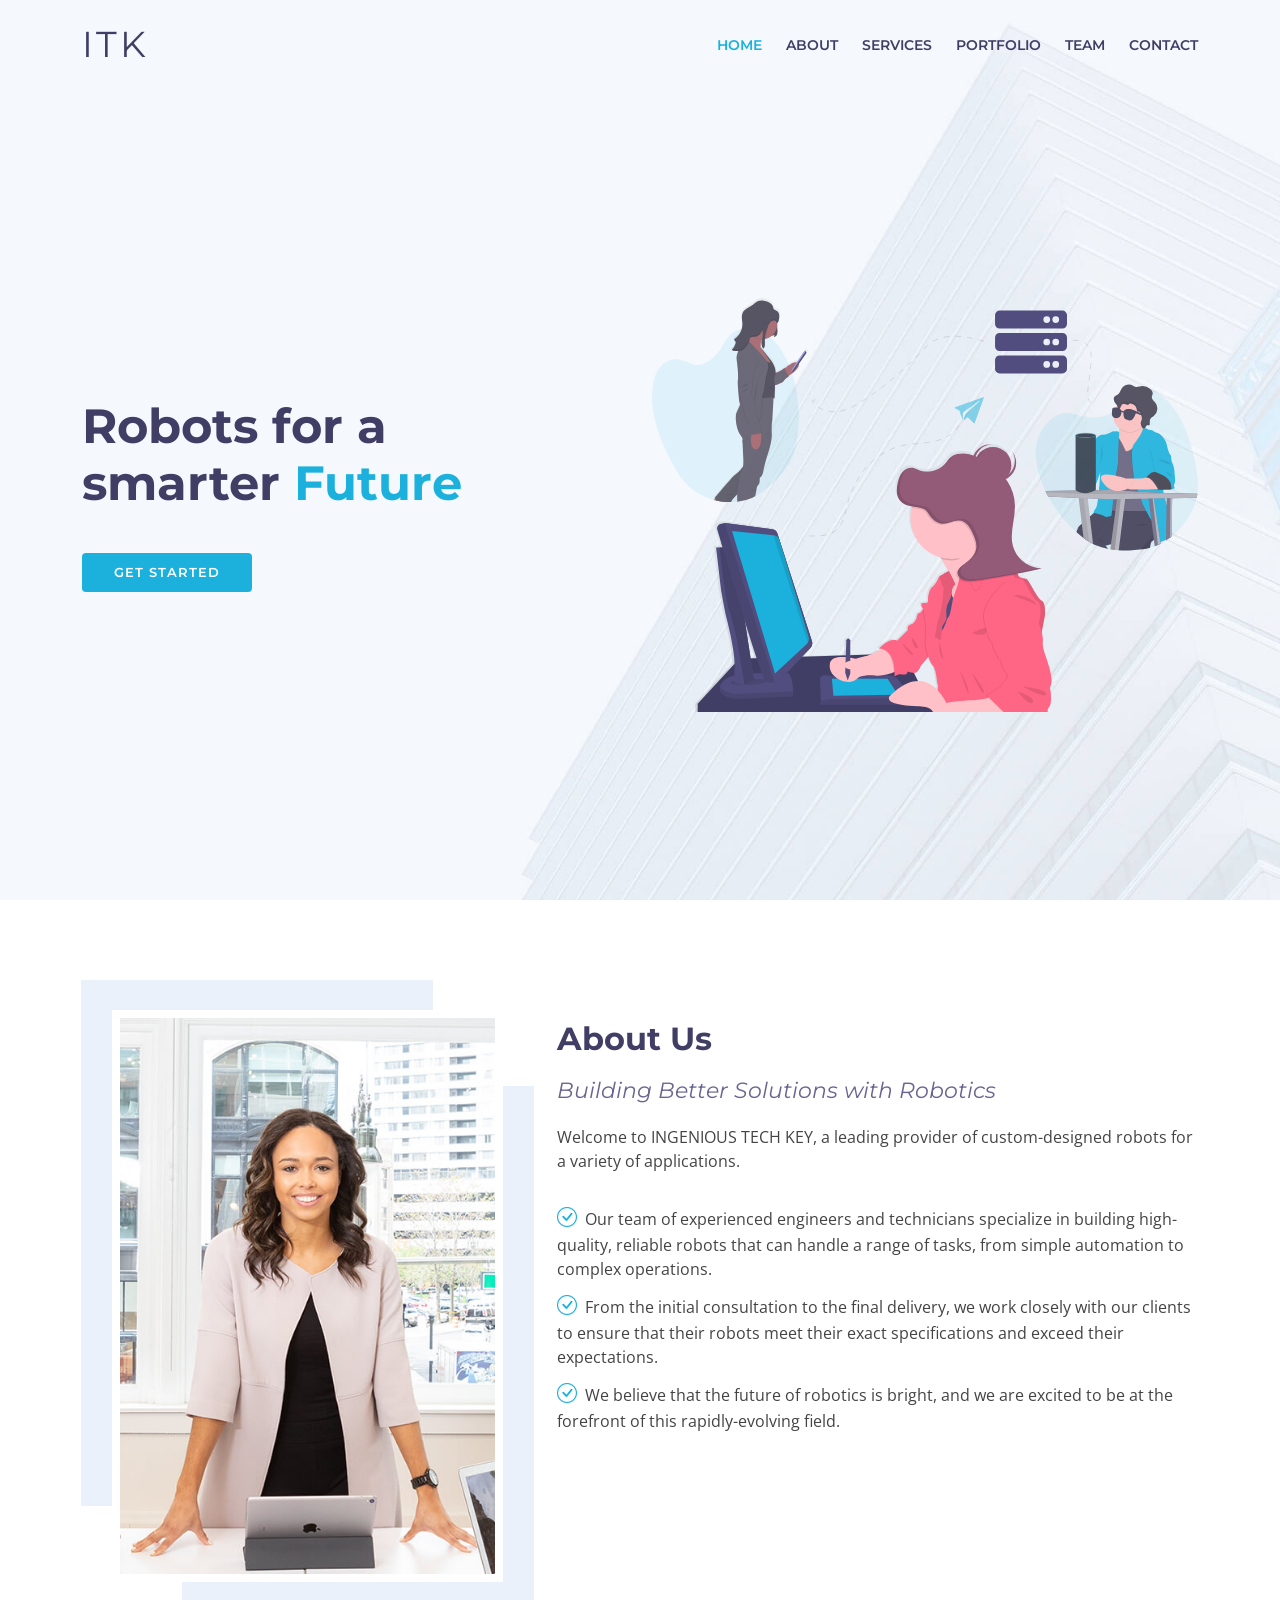
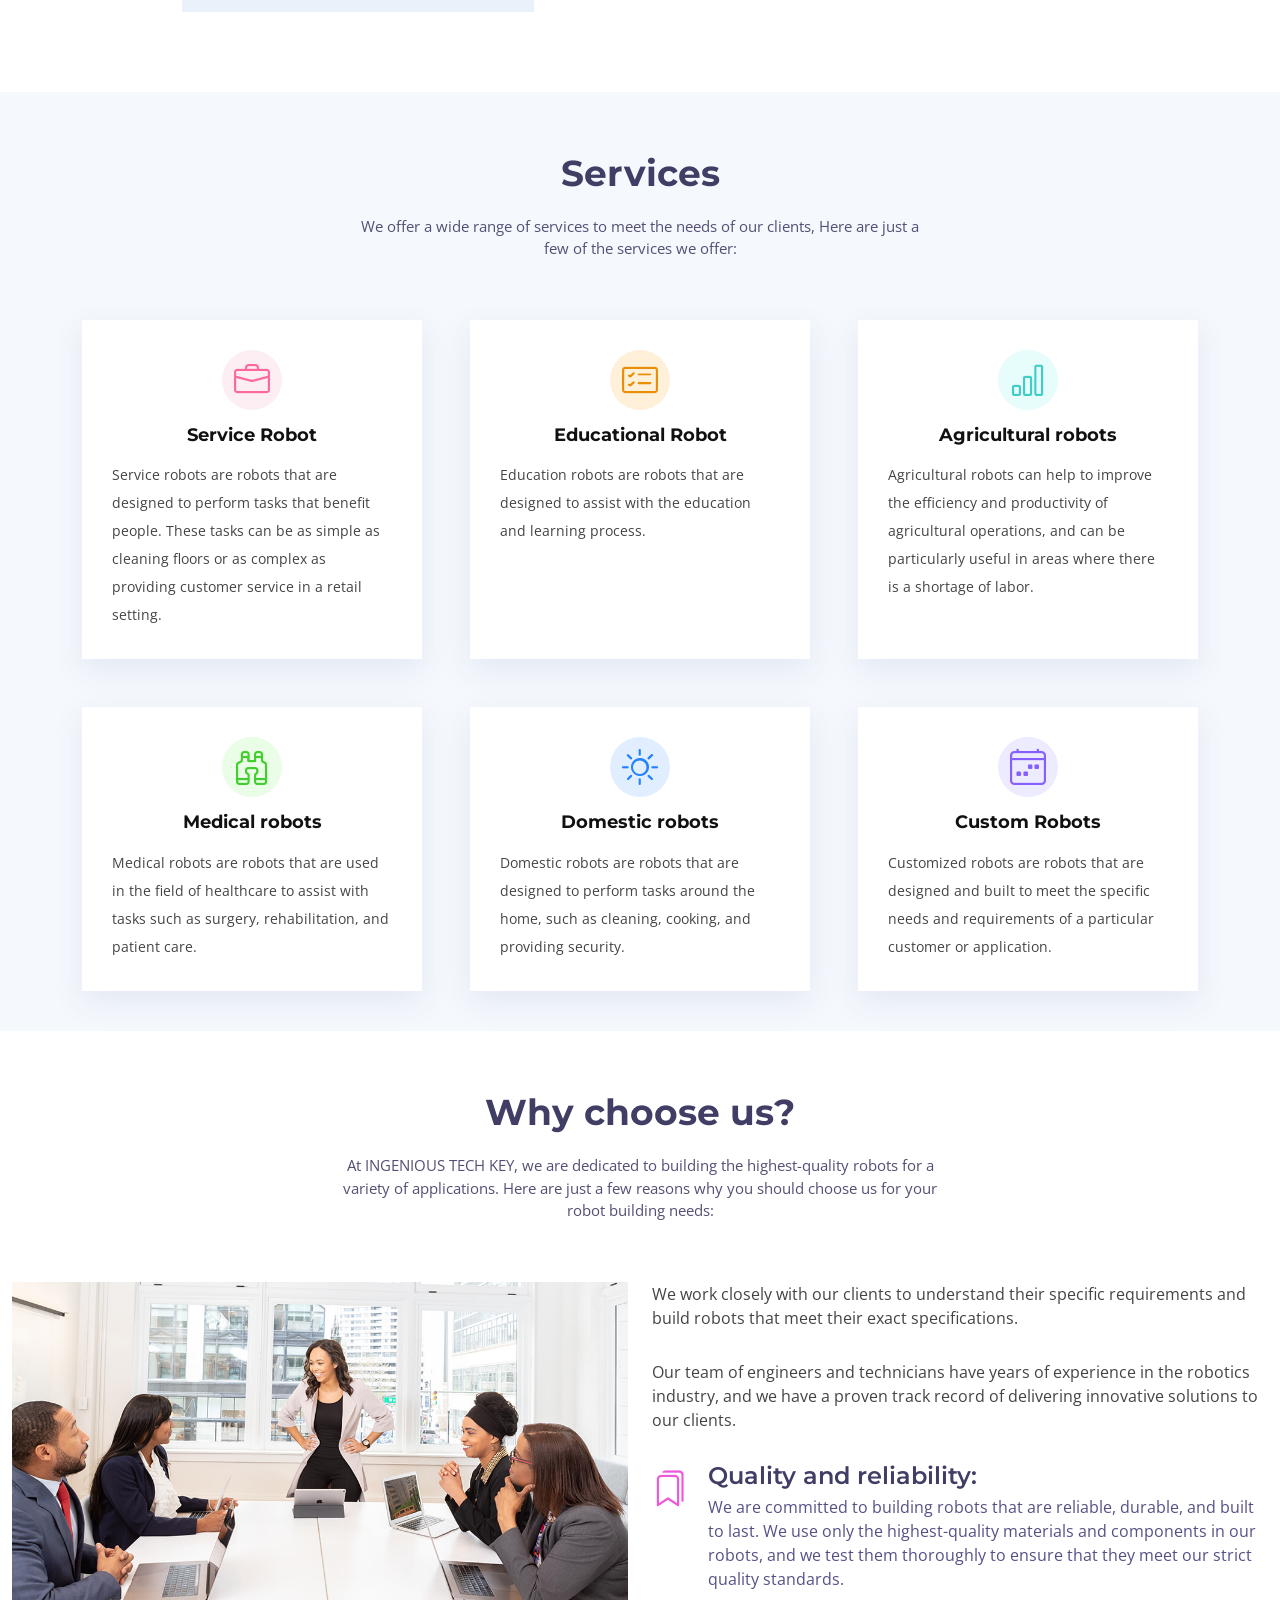
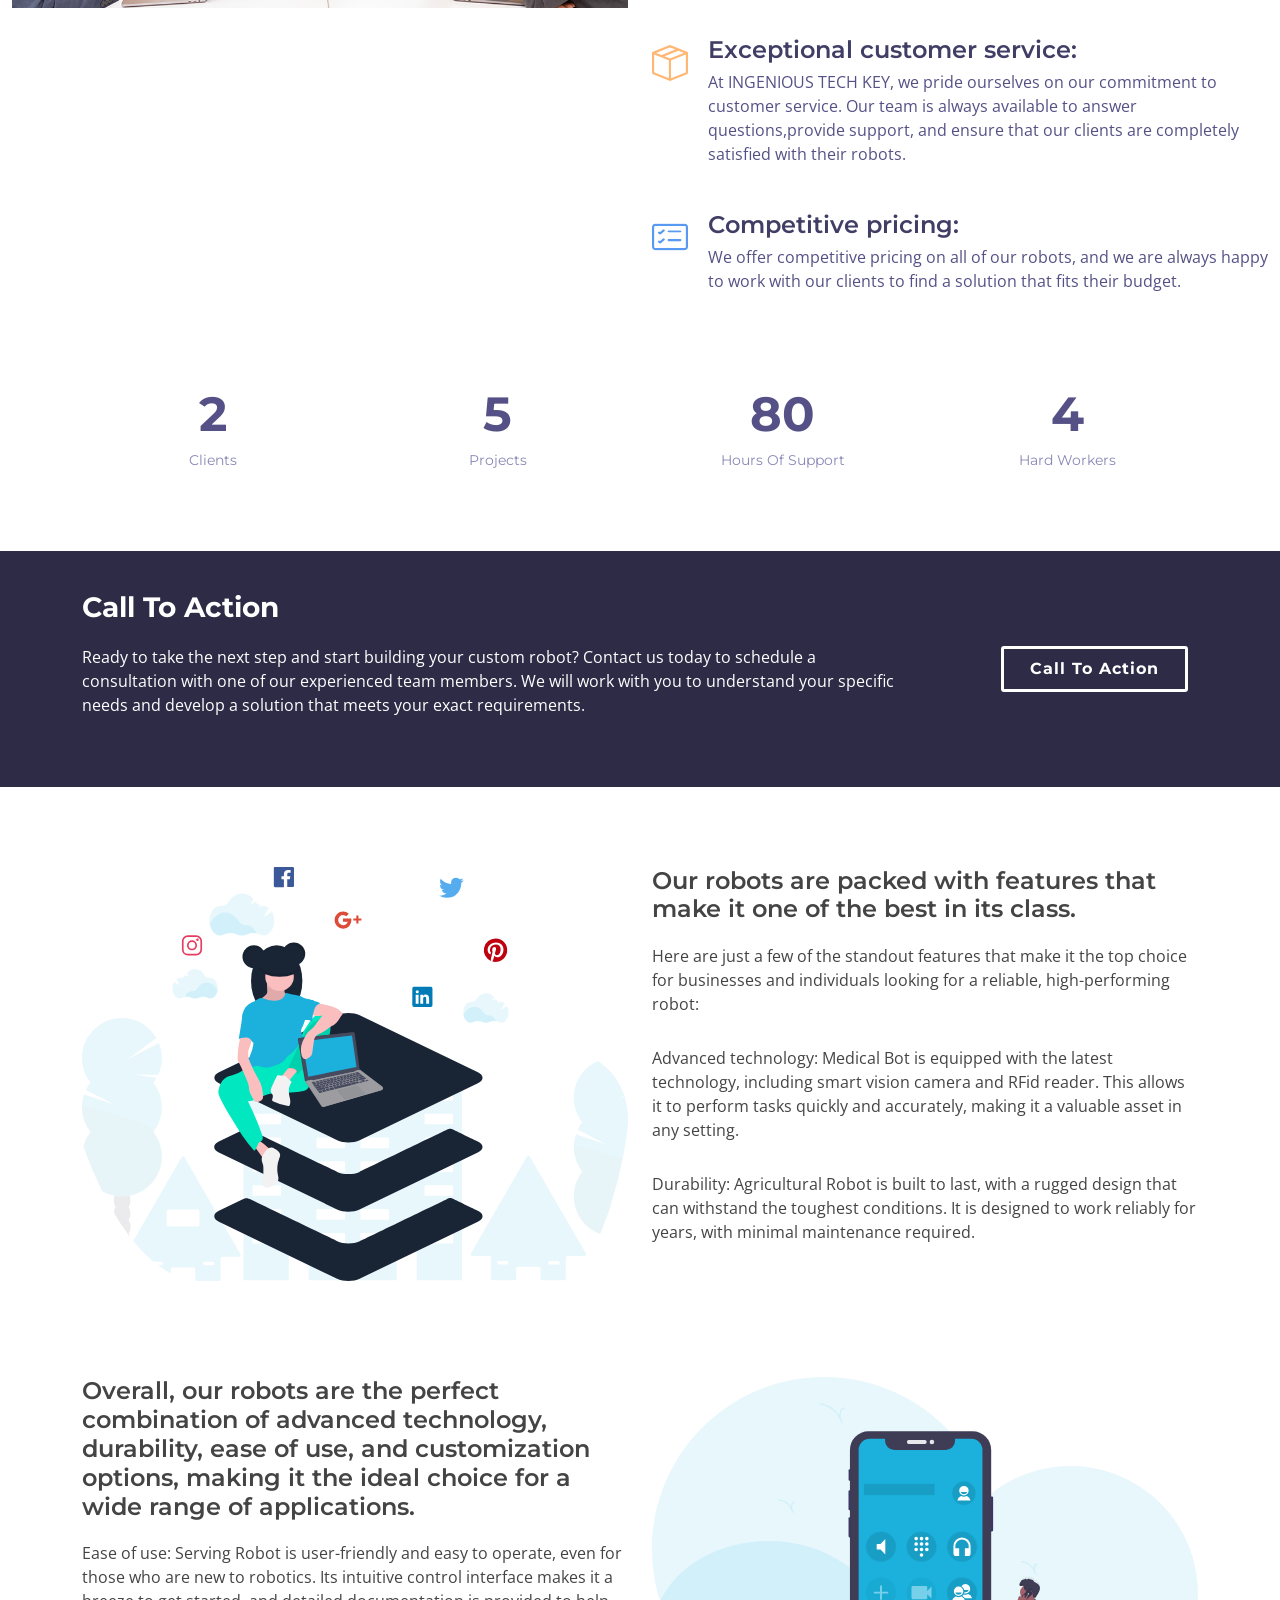
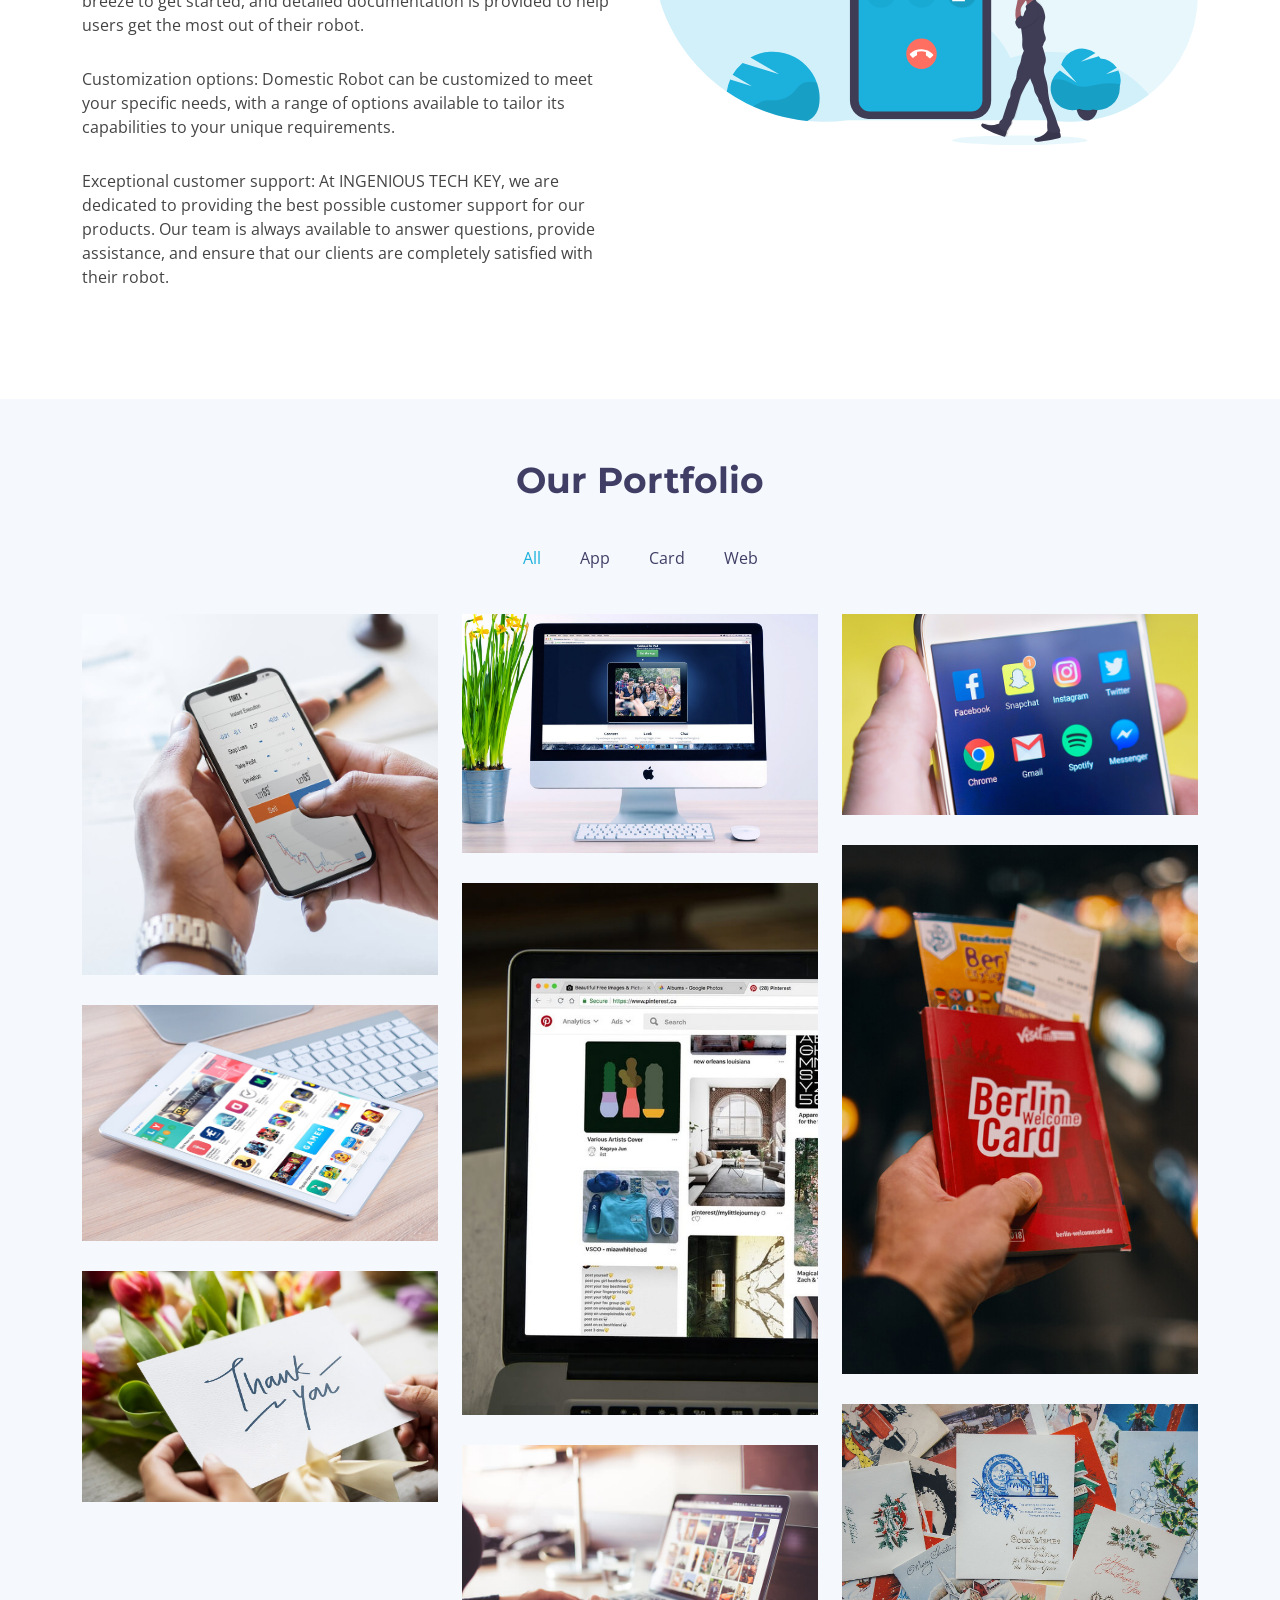
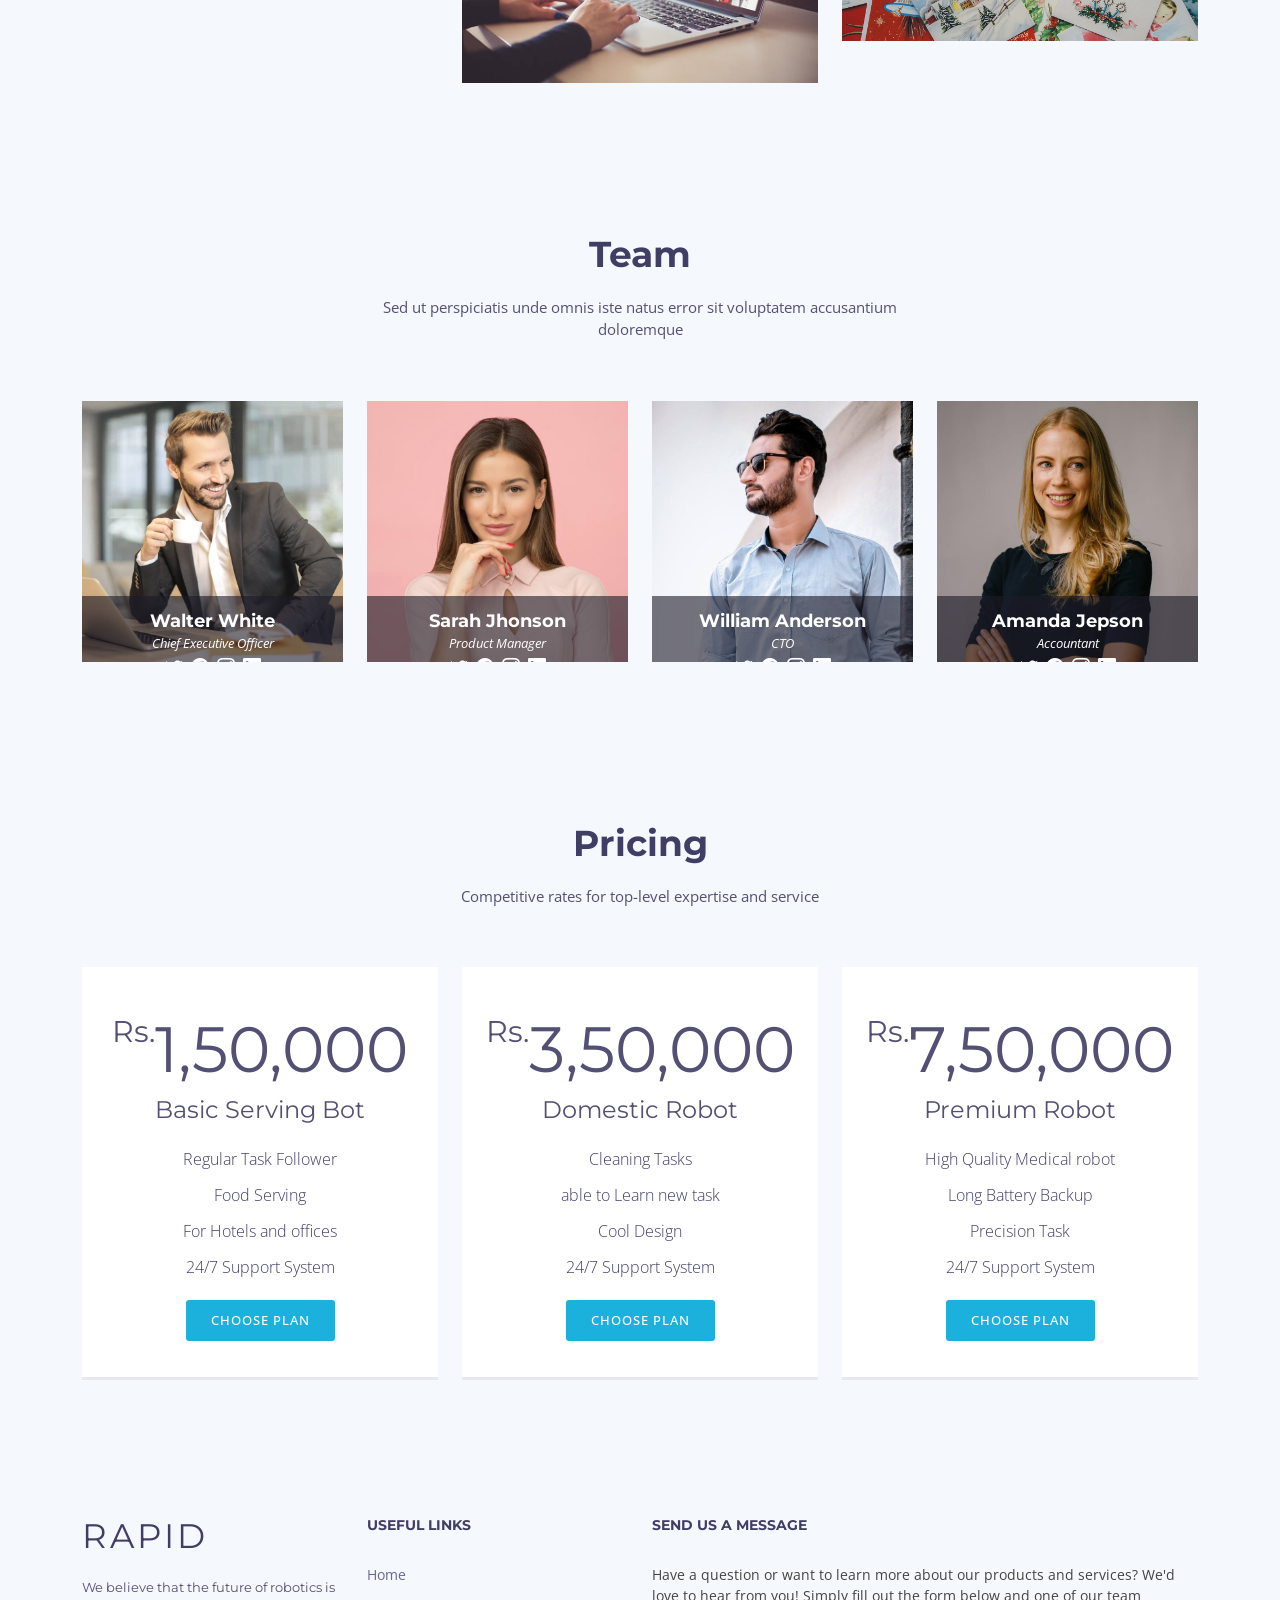
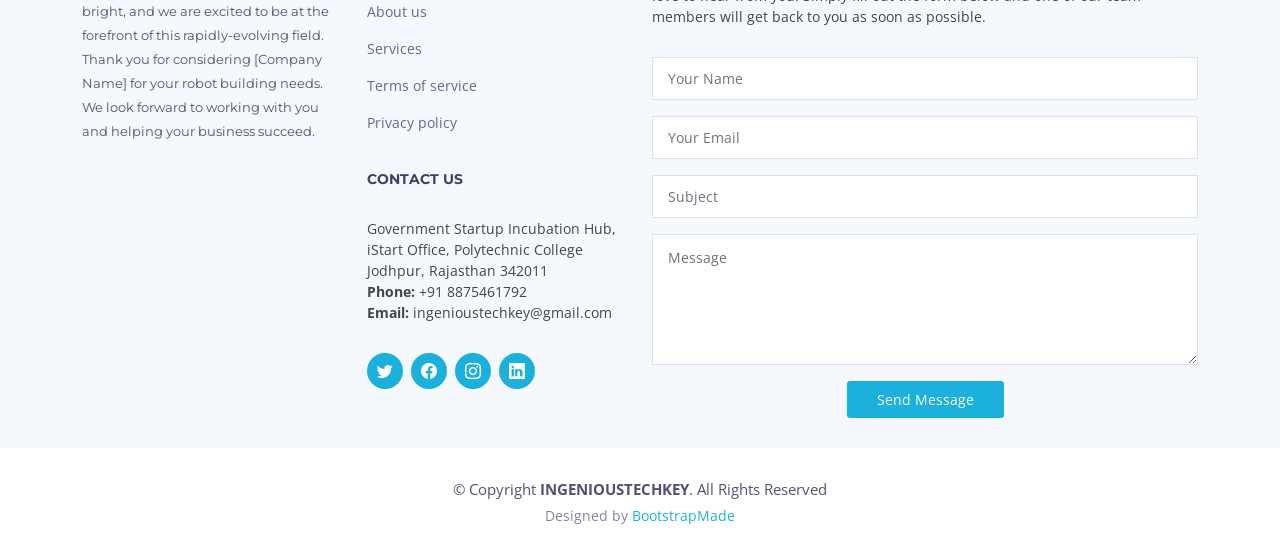
==== commit 62141bb6: "Update index.html" ====
--- a/index.html
+++ b/index.html
@@ -71,7 +71,7 @@
     <div class="container d-flex h-100">
       <div class="row justify-content-center align-self-center" data-aos="fade-up">
         <div class="col-lg-6 intro-info order-lg-first order-last" data-aos="zoom-in" data-aos-delay="100">
-          <h2>Robots for a <br>smarter future<span>Business!</span></h2>
+          <h2>Robots for a <br>smarter <span>Future</span></h2>
           <div>
             <a href="#about" class="btn-get-started scrollto">Get Started</a>
           </div>
